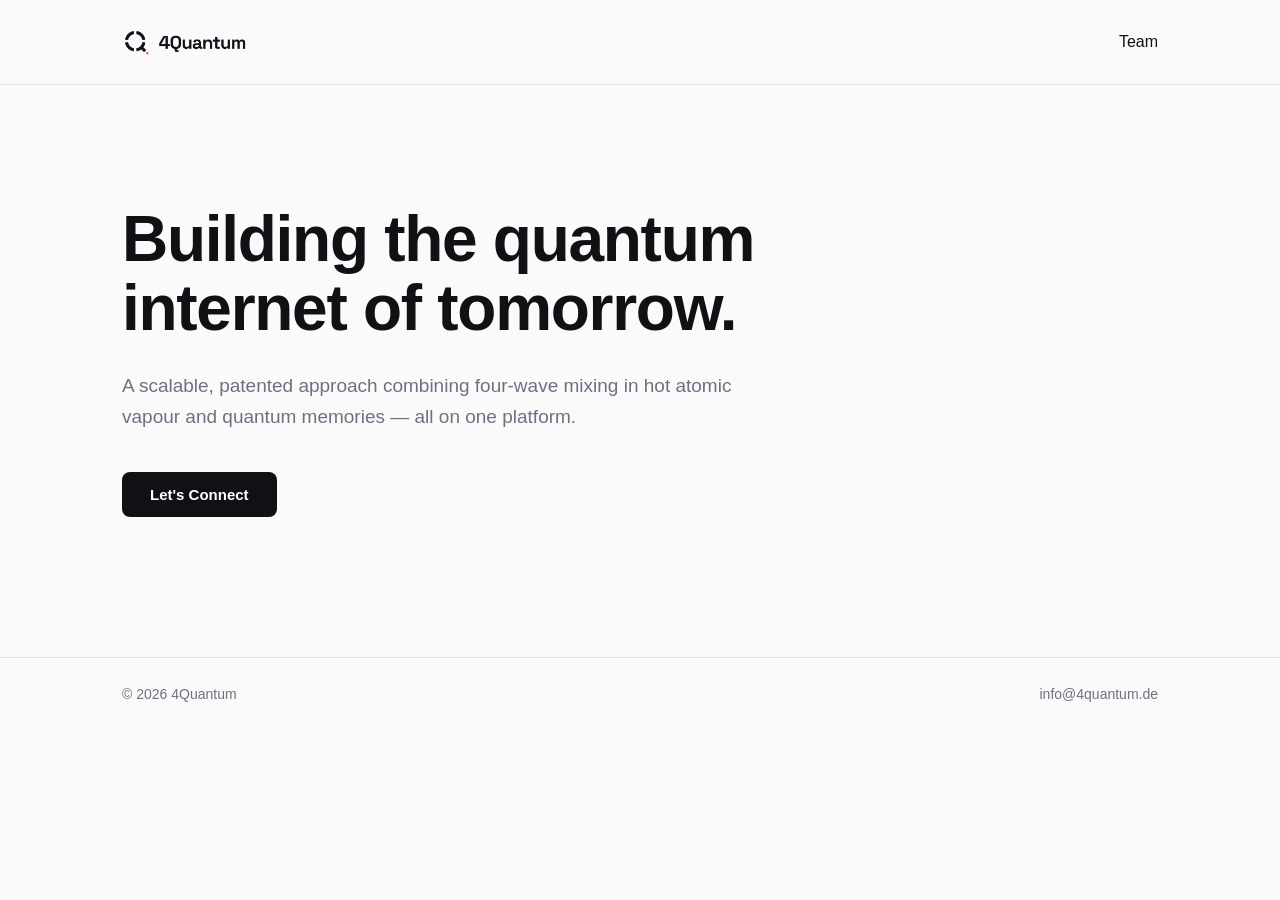
==== index.html @ c9b4a528 "Initial 4Quantum website: homepage and team page" ====
<!doctype html>
<html lang="en">
<head>
  <meta charset="utf-8">
  <title>4Quantum</title>
  <meta name="description" content="4Quantum — a scalable, patented approach combining four-wave mixing in hot atomic vapour and quantum memories, all on one platform.">
  <meta name="viewport" content="width=device-width, initial-scale=1">
  <link rel="icon" type="image/png" href="assets/favicon.png">
  <link rel="stylesheet" href="style.css">
</head>
<body>
  <header>
    <div class="wrap">
      <a class="logo" href="index.html">
        <img src="assets/logo.png" alt="4Quantum">
      </a>
      <nav>
        <a href="team.html">Team</a>
      </nav>
    </div>
  </header>

  <main>
    <section class="hero">
      <div class="wrap">
        <h1>Building the quantum internet of tomorrow.</h1>
        <p>A scalable, patented approach combining four-wave mixing in hot atomic vapour and quantum memories — all on one platform.</p>
        <a class="btn" href="mailto:info@4quantum.de">Let's Connect</a>
      </div>
    </section>
  </main>

  <footer>
    <div class="wrap">
      <p>&copy; 2026 4Quantum</p>
      <a href="mailto:info@4quantum.de">info@4quantum.de</a>
    </div>
  </footer>
</body>
</html>
---- style.css ----
:root {
  --bg: #fafafa;
  --text: #0f1115;
  --muted: #6b7280;
  --accent: #f0532d;
  --border: #e5e5e5;
  --max-width: 1100px;
}

* {
  box-sizing: border-box;
}

html, body {
  margin: 0;
  padding: 0;
}

body {
  background: var(--bg);
  color: var(--text);
  font-family: -apple-system, BlinkMacSystemFont, "Segoe UI", Roboto, Helvetica, Arial, sans-serif;
  -webkit-font-smoothing: antialiased;
}

a {
  color: inherit;
}

.wrap {
  max-width: var(--max-width);
  margin: 0 auto;
  padding: 0 32px;
}

/* Header */

header {
  border-bottom: 1px solid var(--border);
}

header .wrap {
  display: flex;
  align-items: center;
  justify-content: space-between;
  height: 84px;
}

.logo img {
  height: 28px;
  display: block;
}

nav a {
  text-decoration: none;
  font-size: 16px;
  color: var(--text);
}

nav a:hover {
  color: var(--accent);
}

/* Hero */

.hero {
  padding: 120px 0 140px;
}

.hero h1 {
  font-size: 64px;
  line-height: 1.08;
  font-weight: 800;
  margin: 0 0 28px;
  max-width: 780px;
  letter-spacing: -0.02em;
}

.hero p {
  font-size: 19px;
  line-height: 1.6;
  color: var(--muted);
  max-width: 620px;
  margin: 0 0 40px;
}

.btn {
  display: inline-block;
  background: var(--text);
  color: #fff;
  text-decoration: none;
  padding: 14px 28px;
  border-radius: 8px;
  font-size: 15px;
  font-weight: 600;
  transition: opacity 0.15s ease;
}

.btn:hover {
  opacity: 0.85;
}

/* Team page */

.team-header {
  padding: 90px 0 20px;
}

.team-header h1 {
  font-size: 44px;
  font-weight: 800;
  margin: 0 0 12px;
  letter-spacing: -0.02em;
}

.team-header p {
  color: var(--muted);
  font-size: 17px;
  margin: 0;
}

.team-grid {
  display: grid;
  grid-template-columns: repeat(4, 1fr);
  gap: 32px;
  padding: 48px 0 120px;
}

.team-card {
  text-align: center;
}

.team-card img {
  width: 100%;
  height: auto;
  display: block;
}

.team-card h3 {
  font-size: 17px;
  font-weight: 700;
  margin: 18px 0 4px;
}

.team-card a.linkedin {
  font-size: 14px;
  color: var(--muted);
  text-decoration: none;
}

.team-card a.linkedin:hover {
  color: var(--accent);
}

/* Footer */

footer {
  border-top: 1px solid var(--border);
  padding: 28px 0;
}

footer .wrap {
  display: flex;
  align-items: center;
  justify-content: space-between;
  flex-wrap: wrap;
  gap: 12px;
}

footer p {
  margin: 0;
  font-size: 14px;
  color: var(--muted);
}

footer a {
  font-size: 14px;
  color: var(--muted);
  text-decoration: none;
}

footer a:hover {
  color: var(--accent);
}

/* Responsive */

@media (max-width: 900px) {
  .hero {
    padding: 72px 0 88px;
  }

  .hero h1 {
    font-size: 42px;
  }

  .hero p {
    font-size: 17px;
  }

  .team-grid {
    grid-template-columns: repeat(2, 1fr);
    gap: 24px;
  }

  .team-header {
    padding: 56px 0 12px;
  }
}

@media (max-width: 480px) {
  .wrap {
    padding: 0 20px;
  }

  header .wrap {
    height: 68px;
  }

  .logo img {
    height: 22px;
  }

  .hero h1 {
    font-size: 34px;
  }
}
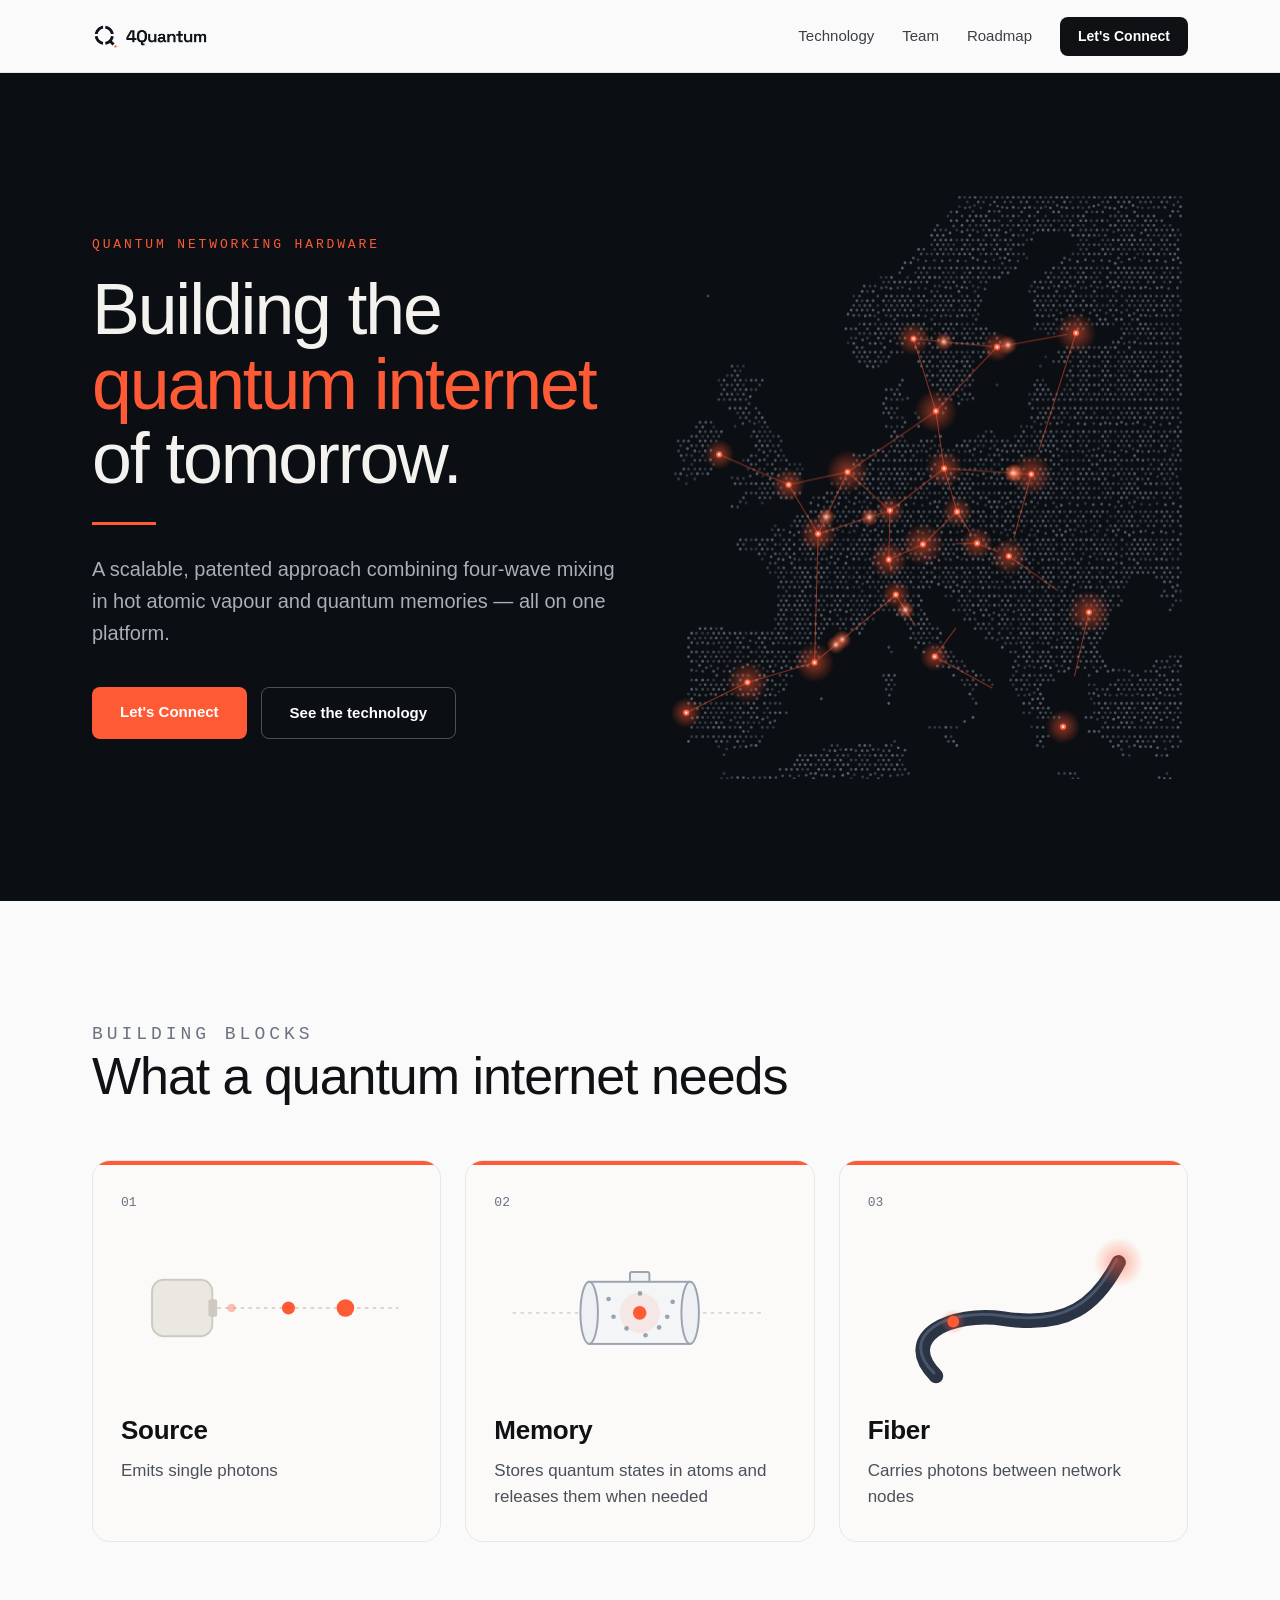
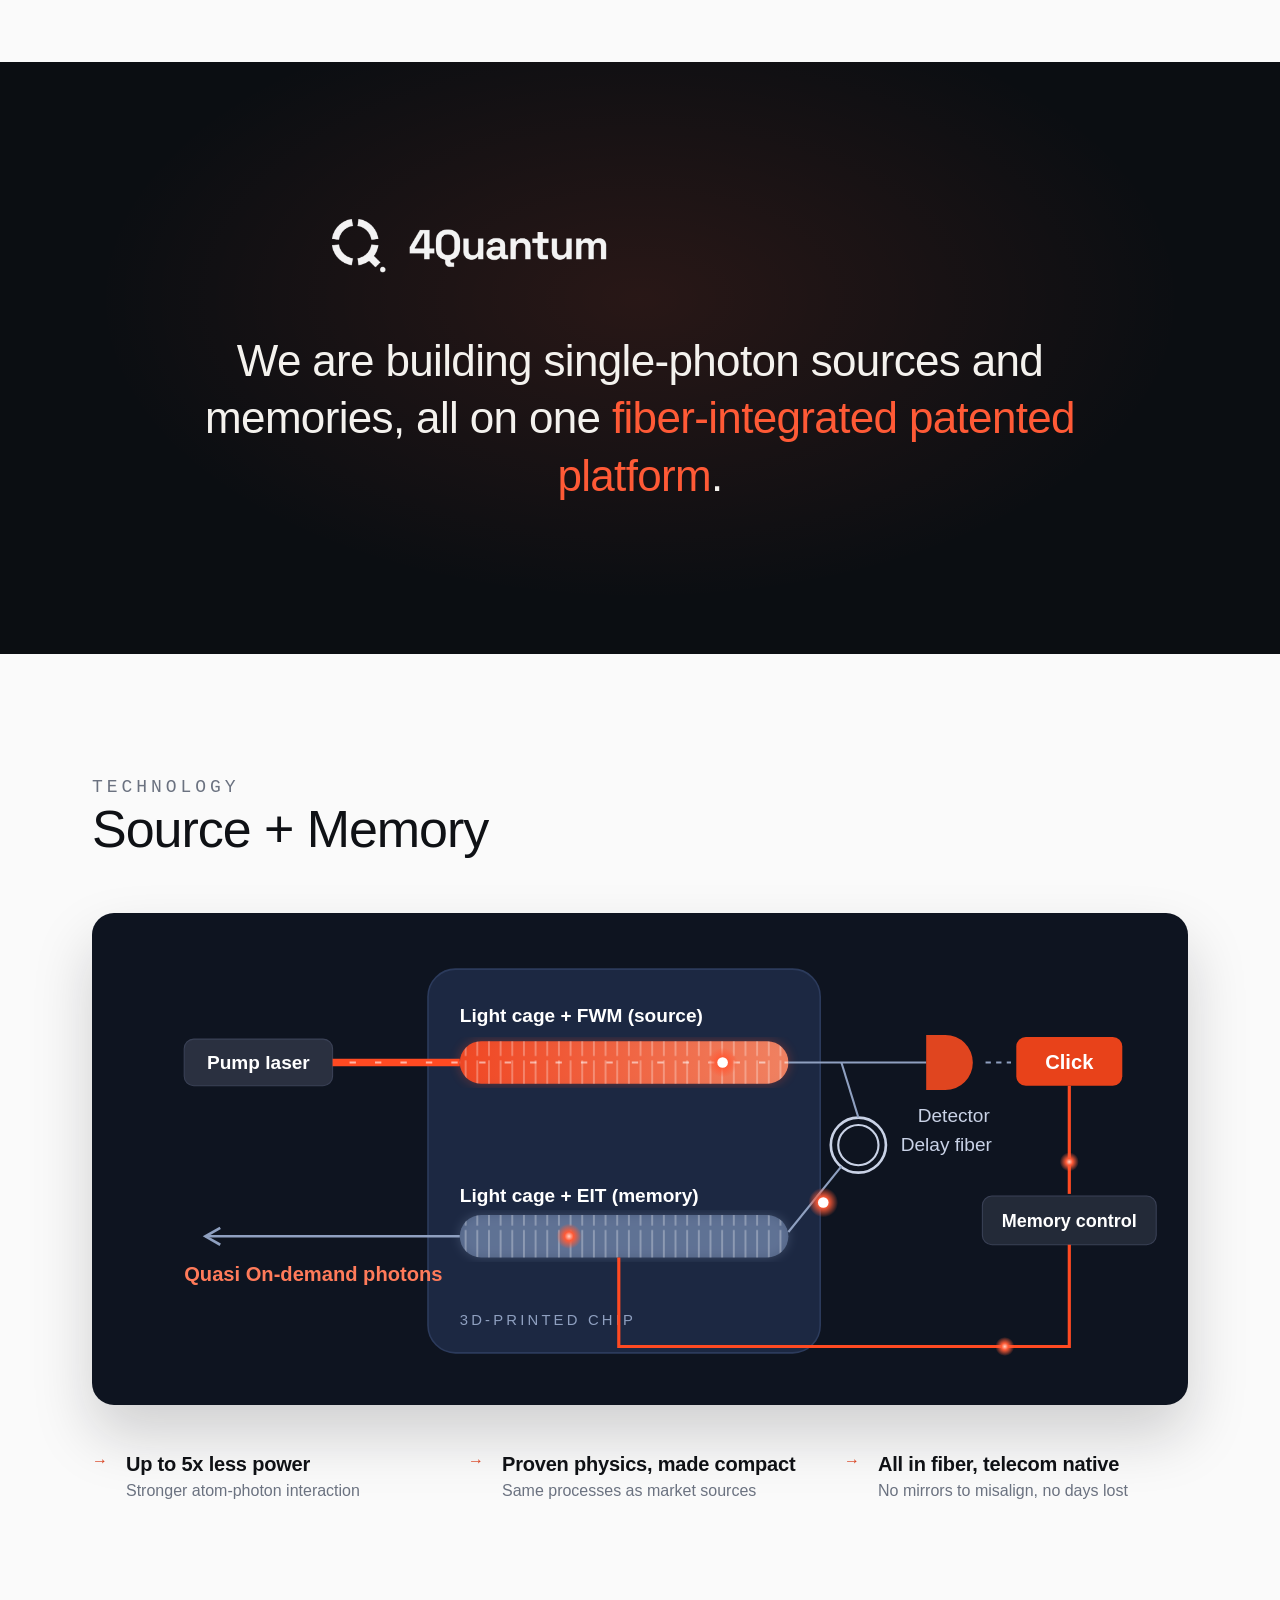
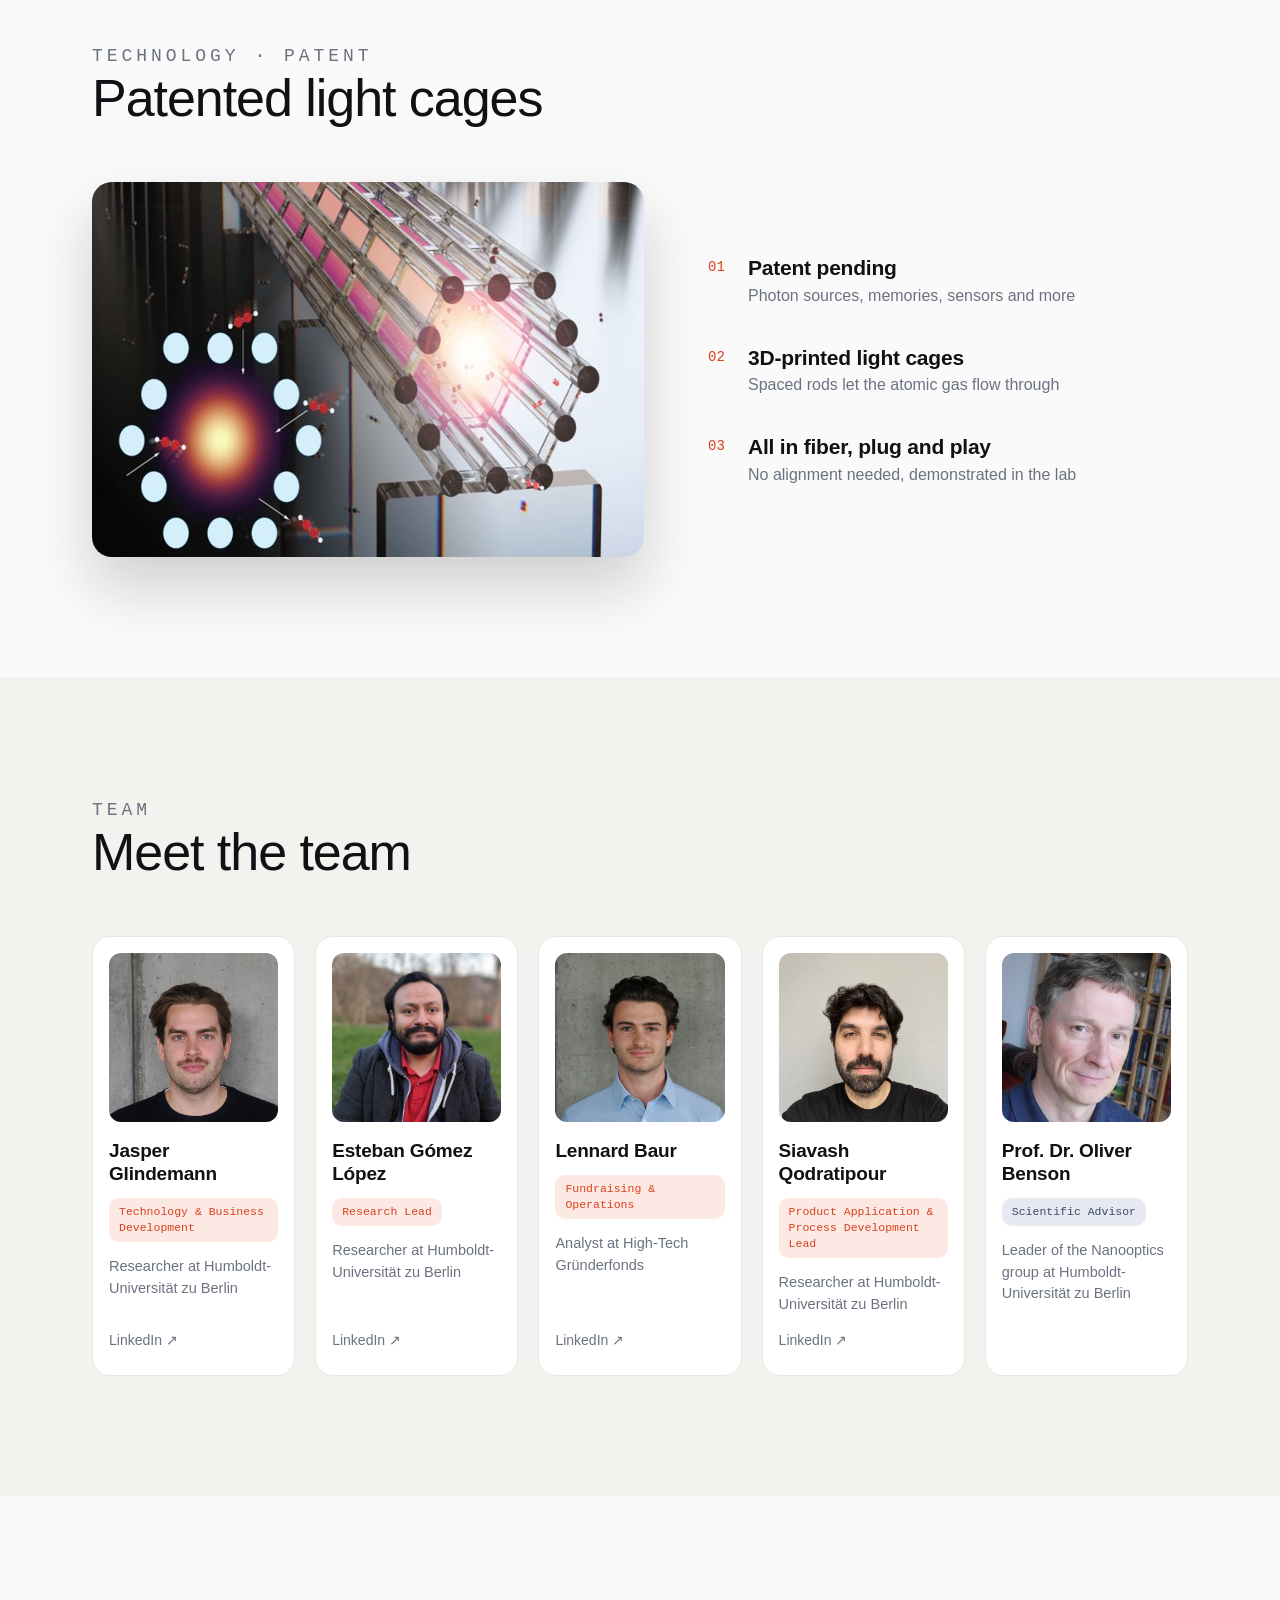
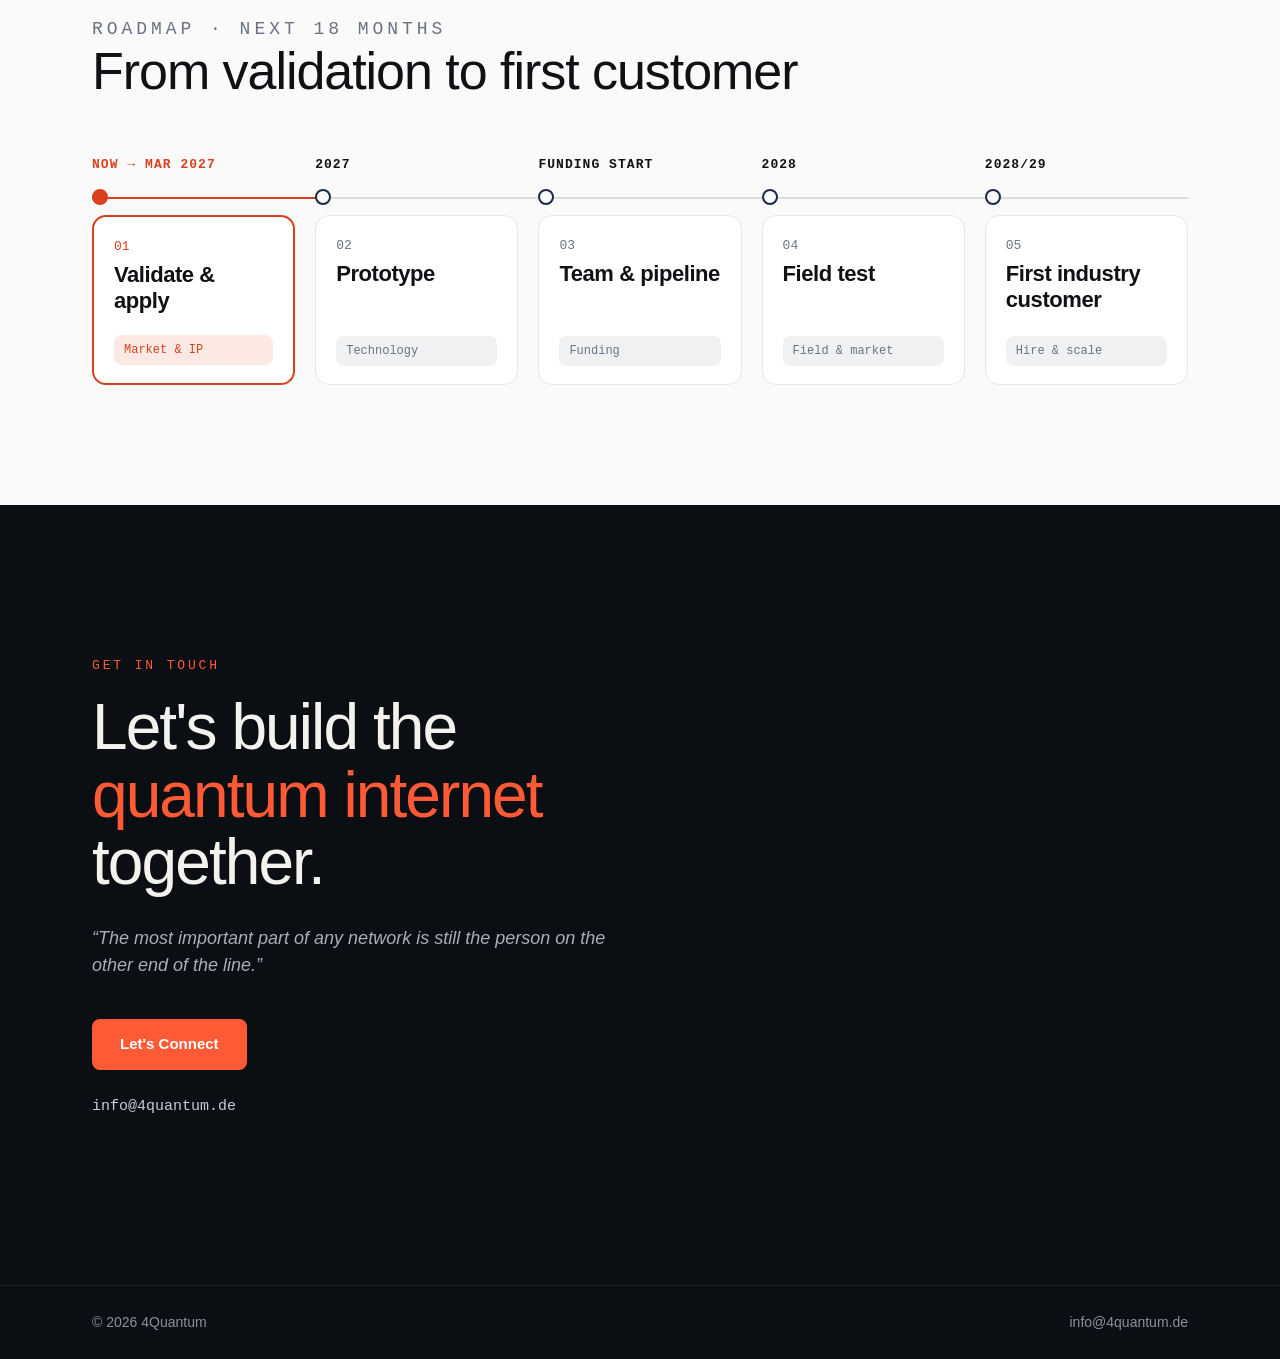
==== commit e9ebda50: "Rebuild site as animated one-pager based on the pitch deck Hero with animated Europe network, buildi" ====
--- a/index.html
+++ b/index.html
@@ -3,38 +3,307 @@
 <head>
   <meta charset="utf-8">
   <title>4Quantum</title>
-  <meta name="description" content="4Quantum — a scalable, patented approach combining four-wave mixing in hot atomic vapour and quantum memories, all on one platform.">
+  <meta name="description" content="4Quantum builds single-photon sources and quantum memories on one fiber-integrated, patent-pending platform — the building blocks of the quantum internet.">
   <meta name="viewport" content="width=device-width, initial-scale=1">
+  <meta name="theme-color" content="#0b0e12">
   <link rel="icon" type="image/png" href="assets/favicon.png">
   <link rel="stylesheet" href="style.css">
 </head>
 <body>
   <header>
     <div class="wrap">
-      <a class="logo" href="index.html">
-        <img src="assets/logo.png" alt="4Quantum">
-      </a>
+      <a class="logo" href="#top" aria-label="4Quantum"><img src="assets/logo.png" alt="4Quantum"></a>
       <nav>
-        <a href="team.html">Team</a>
+        <a href="#technology">Technology</a>
+        <a class="keep" href="#team">Team</a>
+        <a href="#roadmap">Roadmap</a>
+        <a class="pill" href="mailto:info@4quantum.de">Let's Connect</a>
       </nav>
     </div>
   </header>
 
-  <main>
+  <main id="top">
+    <!-- Hero -->
     <section class="hero">
       <div class="wrap">
-        <h1>Building the quantum internet of tomorrow.</h1>
-        <p>A scalable, patented approach combining four-wave mixing in hot atomic vapour and quantum memories — all on one platform.</p>
-        <a class="btn" href="mailto:info@4quantum.de">Let's Connect</a>
+        <div>
+          <p class="label reveal" style="--d:.05s">Quantum networking hardware</p>
+          <h1 class="reveal" style="--d:.15s">Building the <span class="accent">quantum internet</span> of tomorrow.</h1>
+          <hr class="rule reveal" style="--d:.25s">
+          <p class="sub reveal" style="--d:.3s">A scalable, patented approach combining four-wave mixing in hot atomic vapour and quantum memories — all on one platform.</p>
+          <div class="actions reveal" style="--d:.45s">
+            <a class="btn primary" href="mailto:info@4quantum.de">Let's Connect</a>
+            <a class="btn ghost" href="#technology">See the technology</a>
+          </div>
+        </div>
+        <div class="map reveal" style="--d:.2s" aria-hidden="true"><canvas data-map="hero"></canvas></div>
+      </div>
+    </section>
+
+    <!-- Building blocks -->
+    <section class="block" id="blocks">
+      <div class="wrap">
+        <div class="head reveal">
+          <p class="label">Building blocks</p>
+          <h2>What a quantum internet needs</h2>
+        </div>
+        <div class="cards3">
+          <article class="card reveal" style="--d:.05s">
+            <span class="num">01</span>
+            <div class="art" aria-hidden="true">
+              <svg viewBox="0 0 300 190">
+                <line x1="100" y1="95" x2="285" y2="95" stroke="#d9d5cb" stroke-width="2" stroke-dasharray="2 6" stroke-linecap="round"/>
+                <rect x="32" y="66" width="62" height="58" rx="12" fill="#ebe8e1" stroke="#cfcac0" stroke-width="2"/>
+                <rect x="90" y="86" width="9" height="18" rx="2" fill="#cfcac0"/>
+                <g fill="#ff5a36">
+                  <circle cy="95" r="7"><animate attributeName="cx" values="104;280" dur="2.4s" repeatCount="indefinite"/><animate attributeName="opacity" values="0;1;1;0" keyTimes="0;.15;.8;1" dur="2.4s" repeatCount="indefinite"/><animate attributeName="r" values="4;11" dur="2.4s" repeatCount="indefinite"/></circle>
+                  <circle cy="95" r="7"><animate attributeName="cx" values="104;280" dur="2.4s" begin=".8s" repeatCount="indefinite"/><animate attributeName="opacity" values="0;1;1;0" keyTimes="0;.15;.8;1" dur="2.4s" begin=".8s" repeatCount="indefinite"/><animate attributeName="r" values="4;11" dur="2.4s" begin=".8s" repeatCount="indefinite"/></circle>
+                  <circle cy="95" r="7"><animate attributeName="cx" values="104;280" dur="2.4s" begin="1.6s" repeatCount="indefinite"/><animate attributeName="opacity" values="0;1;1;0" keyTimes="0;.15;.8;1" dur="2.4s" begin="1.6s" repeatCount="indefinite"/><animate attributeName="r" values="4;11" dur="2.4s" begin="1.6s" repeatCount="indefinite"/></circle>
+                </g>
+              </svg>
+            </div>
+            <h3>Source</h3>
+            <p>Emits single photons</p>
+          </article>
+
+          <article class="card reveal" style="--d:.15s">
+            <span class="num">02</span>
+            <div class="art" aria-hidden="true">
+              <svg viewBox="0 0 300 190">
+                <line x1="20" y1="100" x2="92" y2="100" stroke="#d9d5cb" stroke-width="2" stroke-dasharray="2 6" stroke-linecap="round"/>
+                <line x1="208" y1="100" x2="280" y2="100" stroke="#d9d5cb" stroke-width="2" stroke-dasharray="2 6" stroke-linecap="round"/>
+                <rect x="140" y="58" width="20" height="14" rx="2" fill="#f2f3f5" stroke="#9aa3b0" stroke-width="2"/>
+                <rect x="98" y="68" width="104" height="64" fill="#f4f5f7" stroke="#9aa3b0" stroke-width="2"/>
+                <ellipse cx="98" cy="100" rx="9" ry="32" fill="#eef0f3" stroke="#9aa3b0" stroke-width="2"/>
+                <ellipse cx="202" cy="100" rx="9" ry="32" fill="#eef0f3" stroke="#9aa3b0" stroke-width="2"/>
+                <g fill="#9aa3b0">
+                  <circle cx="118" cy="84" r="2.4"><animate attributeName="cy" values="84;92;84" dur="3s" repeatCount="indefinite"/></circle>
+                  <circle cx="132" cy="116" r="2.4"><animate attributeName="cx" values="132;140;132" dur="2.6s" repeatCount="indefinite"/></circle>
+                  <circle cx="150" cy="80" r="2.4"><animate attributeName="cx" values="150;158;150" dur="3.4s" repeatCount="indefinite"/></circle>
+                  <circle cx="170" cy="118" r="2.4"><animate attributeName="cy" values="118;110;118" dur="2.8s" repeatCount="indefinite"/></circle>
+                  <circle cx="184" cy="88" r="2.4"><animate attributeName="cy" values="88;96;88" dur="3.2s" repeatCount="indefinite"/></circle>
+                  <circle cx="124" cy="104" r="2.4"><animate attributeName="cx" values="124;118;124" dur="3.6s" repeatCount="indefinite"/></circle>
+                  <circle cx="176" cy="104" r="2.4"><animate attributeName="cx" values="176;184;176" dur="2.9s" repeatCount="indefinite"/></circle>
+                  <circle cx="156" cy="124" r="2.4"><animate attributeName="cy" values="124;118;124" dur="3.1s" repeatCount="indefinite"/></circle>
+                </g>
+                <circle cx="150" cy="100" r="9" fill="#ff5a36" opacity=".25"><animate attributeName="r" values="9;24;9" dur="2.4s" repeatCount="indefinite"/><animate attributeName="opacity" values=".4;0;.4" dur="2.4s" repeatCount="indefinite"/></circle>
+                <circle cx="150" cy="100" r="7" fill="#ff5a36"/>
+              </svg>
+            </div>
+            <h3>Memory</h3>
+            <p>Stores quantum states in atoms and releases them when needed</p>
+          </article>
+
+          <article class="card reveal" style="--d:.25s">
+            <span class="num">03</span>
+            <div class="art" aria-hidden="true">
+              <svg viewBox="0 0 300 190">
+                <defs><radialGradient id="glow"><stop offset="0" stop-color="#ff5a36" stop-opacity=".55"/><stop offset="1" stop-color="#ff5a36" stop-opacity="0"/></radialGradient></defs>
+                <path id="fiberPath" d="M70,165 C30,125 85,98 140,106 C205,116 235,92 258,48" fill="none" stroke="#2b3445" stroke-width="15" stroke-linecap="round"/>
+                <path d="M70,165 C30,125 85,98 140,106 C205,116 235,92 258,48" fill="none" stroke="#4a566d" stroke-width="3" stroke-linecap="round" transform="translate(-2,-3)"/>
+                <circle cx="258" cy="48" r="26" fill="url(#glow)"><animate attributeName="opacity" values=".4;1;.4" dur="2.4s" repeatCount="indefinite"/></circle>
+                <circle r="6" fill="#ff5a36"><animateMotion dur="2.6s" repeatCount="indefinite" path="M70,165 C30,125 85,98 140,106 C205,116 235,92 258,48"/></circle>
+                <circle r="13" fill="url(#glow)"><animateMotion dur="2.6s" repeatCount="indefinite" path="M70,165 C30,125 85,98 140,106 C205,116 235,92 258,48"/></circle>
+              </svg>
+            </div>
+            <h3>Fiber</h3>
+            <p>Carries photons between network nodes</p>
+          </article>
+        </div>
+      </div>
+    </section>
+
+    <!-- Statement -->
+    <section class="statement" id="statement">
+      <div class="wrap">
+        <img src="assets/logo.png" alt="4Quantum">
+        <p id="stmt">We are building single-photon sources and memories, all on one <span class="hl">fiber-integrated patented platform</span>.</p>
+      </div>
+    </section>
+
+    <!-- Technology -->
+    <section class="block" id="technology">
+      <div class="wrap">
+        <div class="head reveal">
+          <p class="label">Technology</p>
+          <h2>Source + Memory</h2>
+        </div>
+        <div class="diagram reveal" style="--d:.1s">
+          <svg viewBox="0 0 1000 430" role="img" aria-label="Pump laser drives a light cage four-wave-mixing photon source; a detector click triggers the memory control of a second light cage memory that releases photons on demand.">
+            <defs>
+              <pattern id="rings" width="11" height="40" patternUnits="userSpaceOnUse"><line x1="5.5" y1="2" x2="5.5" y2="38" stroke="rgba(255,255,255,.35)" stroke-width="1.5"/></pattern>
+              <linearGradient id="beam" x1="0" x2="1"><stop offset="0" stop-color="#ff4a22"/><stop offset="1" stop-color="#ff8a66"/></linearGradient>
+              <radialGradient id="pg"><stop offset="0" stop-color="#ffd2c4"/><stop offset=".35" stop-color="#ff5a36"/><stop offset="1" stop-color="#ff5a36" stop-opacity="0"/></radialGradient>
+              <filter id="blur"><feGaussianBlur stdDeviation="5"/></filter>
+            </defs>
+
+            <rect x="300" y="36" width="370" height="362" rx="26" fill="#1c2842" stroke="#2c3b5c" stroke-width="1.5"/>
+            <text x="330" y="372" fill="#8fa0c0" font-size="14" letter-spacing="3">3D-PRINTED CHIP</text>
+
+            <text x="330" y="86" fill="#fff" font-size="18" font-weight="600">Light cage + FWM (source)</text>
+            <rect x="330" y="104" width="310" height="40" rx="20" fill="#ff4a22" opacity=".35" filter="url(#blur)"/>
+            <rect x="330" y="104" width="310" height="40" rx="20" fill="url(#beam)" opacity=".9"/>
+            <rect x="330" y="104" width="310" height="40" rx="20" fill="url(#rings)"/>
+
+            <text x="330" y="256" fill="#fff" font-size="18" font-weight="600">Light cage + EIT (memory)</text>
+            <rect x="330" y="268" width="310" height="40" rx="20" fill="#9fb4d6" opacity=".25" filter="url(#blur)"/>
+            <rect x="330" y="268" width="310" height="40" rx="20" fill="#7d93bb" opacity=".55"/>
+            <rect x="330" y="268" width="310" height="40" rx="20" fill="url(#rings)"/>
+
+            <rect x="70" y="102" width="140" height="44" rx="9" fill="#2a3040" stroke="#3a4156"/>
+            <text x="140" y="130" fill="#fff" font-size="18" font-weight="600" text-anchor="middle">Pump laser</text>
+            <line x1="210" y1="124" x2="330" y2="124" stroke="#ff4a22" stroke-width="7"/>
+            <line x1="210" y1="124" x2="330" y2="124" stroke="#fff" stroke-opacity=".6" stroke-width="2" stroke-dasharray="6 18"><animate attributeName="stroke-dashoffset" from="48" to="0" dur="1s" repeatCount="indefinite"/></line>
+            <line x1="330" y1="124" x2="640" y2="124" stroke="#fff" stroke-opacity=".55" stroke-width="2" stroke-dasharray="6 18"><animate attributeName="stroke-dashoffset" from="48" to="0" dur="1.4s" repeatCount="indefinite"/></line>
+
+            <path d="M640,124 L770,124" stroke="#8fa0c0" stroke-width="2" fill="none"/>
+            <path d="M770,98 h18 a26,26 0 0 1 0,52 h-18 z" fill="#e0451f"/>
+            <text x="796" y="180" fill="#c9d2e6" font-size="18" text-anchor="middle">Detector</text>
+            <line x1="826" y1="124" x2="850" y2="124" stroke="#8fa0c0" stroke-width="2" stroke-dasharray="5 5"/>
+            <rect x="855" y="100" width="100" height="46" rx="9" fill="#e8421a"/>
+            <text x="905" y="130" fill="#fff" font-size="19" font-weight="700" text-anchor="middle">Click</text>
+            <line x1="905" y1="146" x2="905" y2="248" stroke="#ff4a22" stroke-width="3"/>
+            <rect x="823" y="250" width="164" height="46" rx="9" fill="#232a38" stroke="#3a4156"/>
+            <text x="905" y="279" fill="#fff" font-size="17" font-weight="600" text-anchor="middle">Memory control</text>
+
+            <circle cx="706" cy="202" r="26" fill="none" stroke="#c9d2e6" stroke-width="2.5"/>
+            <circle cx="706" cy="202" r="19" fill="none" stroke="#c9d2e6" stroke-width="2"/>
+            <text x="746" y="208" fill="#c9d2e6" font-size="18">Delay fiber</text>
+            <path d="M690,124 L706,176" stroke="#8fa0c0" stroke-width="2" fill="none"/>
+            <path d="M640,284 L690,222" stroke="#8fa0c0" stroke-width="2" fill="none"/>
+
+            <path d="M905,296 V392 H480 V308" stroke="#ff4a22" stroke-width="3" fill="none"/>
+            <path d="M330,288 H90" stroke="#8fa0c0" stroke-width="2.5" fill="none"/>
+            <path d="M104,280 L90,288 L104,296" stroke="#8fa0c0" stroke-width="2.5" fill="none"/>
+            <text x="70" y="330" fill="#ff7b5a" font-size="19" font-weight="600">Quasi On-demand photons</text>
+
+            <g>
+              <circle r="14" fill="url(#pg)"><animateMotion dur="3.6s" repeatCount="indefinite" path="M330,124 L640,124 L690,124 L706,176 A26,26 0 1 0 706,228 L640,284"/></circle>
+              <circle r="5" fill="#fff"><animateMotion dur="3.6s" repeatCount="indefinite" path="M330,124 L640,124 L690,124 L706,176 A26,26 0 1 0 706,228 L640,284"/></circle>
+            </g>
+            <g>
+              <circle r="14" fill="url(#pg)"><animateMotion dur="3.6s" begin="1.8s" repeatCount="indefinite" path="M330,124 L640,124 L690,124 L706,176 A26,26 0 1 0 706,228 L640,284"/></circle>
+              <circle r="5" fill="#fff"><animateMotion dur="3.6s" begin="1.8s" repeatCount="indefinite" path="M330,124 L640,124 L690,124 L706,176 A26,26 0 1 0 706,228 L640,284"/></circle>
+            </g>
+            <circle r="9" fill="url(#pg)"><animateMotion dur="3.6s" begin=".8s" repeatCount="indefinite" path="M905,146 V248"/></circle>
+            <circle r="9" fill="url(#pg)"><animateMotion dur="3.6s" begin="2.4s" repeatCount="indefinite" path="M905,296 V392 H480 V308"/></circle>
+            <circle r="12" fill="url(#pg)"><animateMotion dur="3.6s" begin="2.9s" repeatCount="indefinite" path="M480,288 H90"/></circle>
+          </svg>
+        </div>
+        <div class="points3">
+          <div class="point reveal" style="--d:.05s"><span class="arrow">→</span><strong>Up to 5x less power</strong><span class="desc">Stronger atom-photon interaction</span></div>
+          <div class="point reveal" style="--d:.15s"><span class="arrow">→</span><strong>Proven physics, made compact</strong><span class="desc">Same processes as market sources</span></div>
+          <div class="point reveal" style="--d:.25s"><span class="arrow">→</span><strong>All in fiber, telecom native</strong><span class="desc">No mirrors to misalign, no days lost</span></div>
+        </div>
+      </div>
+    </section>
+
+    <!-- Patent -->
+    <section class="block" id="patent" style="padding-top:20px">
+      <div class="wrap">
+        <div class="head reveal">
+          <p class="label">Technology · Patent</p>
+          <h2>Patented light cages</h2>
+        </div>
+        <div class="split">
+          <div class="shot reveal"><img src="assets/lightcage.jpg" alt="Rendering of a 3D-printed light cage: spaced rods surrounding a glowing core while atomic gas flows through." width="666" height="375"></div>
+          <div class="list">
+            <div class="item reveal" style="--d:.1s"><span class="n">01</span><div><strong>Patent pending</strong><span>Photon sources, memories, sensors and more</span></div></div>
+            <div class="item reveal" style="--d:.2s"><span class="n">02</span><div><strong>3D-printed light cages</strong><span>Spaced rods let the atomic gas flow through</span></div></div>
+            <div class="item reveal" style="--d:.3s"><span class="n">03</span><div><strong>All in fiber, plug and play</strong><span>No alignment needed, demonstrated in the lab</span></div></div>
+          </div>
+        </div>
+      </div>
+    </section>
+
+    <!-- Team -->
+    <section class="block team" id="team">
+      <div class="wrap">
+        <div class="head reveal">
+          <p class="label">Team</p>
+          <h2>Meet the team</h2>
+        </div>
+        <div class="team-grid">
+          <article class="person reveal" style="--d:.0s">
+            <div class="ph"><img src="assets/team/jasper.jpg" alt="Jasper Glindemann" loading="lazy"></div>
+            <h3>Jasper Glindemann</h3>
+            <span class="chip">Technology &amp; Business Development</span>
+            <p class="aff">Researcher at Humboldt-Universität zu Berlin</p>
+            <a class="in-link" href="https://www.linkedin.com/in/jasperglindemann/" target="_blank" rel="noopener">LinkedIn ↗</a>
+          </article>
+          <article class="person reveal" style="--d:.08s">
+            <div class="ph"><img src="assets/team/esteban.jpg" alt="Esteban Gómez López" loading="lazy"></div>
+            <h3>Esteban Gómez López</h3>
+            <span class="chip">Research Lead</span>
+            <p class="aff">Researcher at Humboldt-Universität zu Berlin</p>
+            <a class="in-link" href="https://www.linkedin.com/in/gomezlopez-esteban/" target="_blank" rel="noopener">LinkedIn ↗</a>
+          </article>
+          <article class="person reveal" style="--d:.16s">
+            <div class="ph"><img src="assets/team/lennard.jpg" alt="Lennard Baur" loading="lazy"></div>
+            <h3>Lennard Baur</h3>
+            <span class="chip">Fundraising &amp; Operations</span>
+            <p class="aff">Analyst at High-Tech Gründerfonds</p>
+            <a class="in-link" href="https://www.linkedin.com/in/lennard-baur/" target="_blank" rel="noopener">LinkedIn ↗</a>
+          </article>
+          <article class="person reveal" style="--d:.24s">
+            <div class="ph"><img src="assets/team/siavash.jpg" alt="Siavash Qodratipour" loading="lazy"></div>
+            <h3>Siavash Qodratipour</h3>
+            <span class="chip">Product Application &amp; Process Development Lead</span>
+            <p class="aff">Researcher at Humboldt-Universität zu Berlin</p>
+            <a class="in-link" href="https://www.linkedin.com/in/siavash-qodratipour-4bb9501b3/" target="_blank" rel="noopener">LinkedIn ↗</a>
+          </article>
+          <article class="person reveal" style="--d:.32s">
+            <div class="ph"><img src="assets/team/benson.jpg" alt="Prof. Dr. Oliver Benson" loading="lazy"></div>
+            <h3>Prof. Dr. Oliver Benson</h3>
+            <span class="chip adv">Scientific Advisor</span>
+            <p class="aff">Leader of the Nanooptics group at Humboldt-Universität zu Berlin</p>
+          </article>
+        </div>
+      </div>
+    </section>
+
+    <!-- Roadmap -->
+    <section class="block" id="roadmap">
+      <div class="wrap">
+        <div class="head reveal">
+          <p class="label">Roadmap · Next 18 months</p>
+          <h2>From validation to first customer</h2>
+        </div>
+        <div class="road reveal">
+          <div class="steps">
+            <div class="step now"><div class="when">Now → Mar 2027</div><span class="dot"></span><div class="box"><span class="n">01</span><h3>Validate &amp; apply</h3><span class="tag">Market &amp; IP</span></div></div>
+            <div class="step"><div class="when">2027</div><span class="dot"></span><div class="box"><span class="n">02</span><h3>Prototype</h3><span class="tag">Technology</span></div></div>
+            <div class="step"><div class="when">Funding start</div><span class="dot"></span><div class="box"><span class="n">03</span><h3>Team &amp; pipeline</h3><span class="tag">Funding</span></div></div>
+            <div class="step"><div class="when">2028</div><span class="dot"></span><div class="box"><span class="n">04</span><h3>Field test</h3><span class="tag">Field &amp; market</span></div></div>
+            <div class="step"><div class="when">2028/29</div><span class="dot"></span><div class="box"><span class="n">05</span><h3>First industry customer</h3><span class="tag">Hire &amp; scale</span></div></div>
+          </div>
+          <div class="track"><i></i></div>
+        </div>
+      </div>
+    </section>
+
+    <!-- CTA -->
+    <section class="cta" id="contact">
+      <div class="wrap">
+        <div>
+          <p class="label reveal" style="color:var(--accent)">Get in touch</p>
+          <h2 class="reveal" style="--d:.1s">Let's build the <span class="accent">quantum internet</span> together.</h2>
+          <blockquote class="reveal" style="--d:.2s">“The most important part of any network is still the person on the other end of the line.”</blockquote>
+          <a class="btn primary reveal" style="--d:.3s" href="mailto:info@4quantum.de">Let's Connect</a>
+          <p class="mail reveal" style="--d:.35s"><a href="mailto:info@4quantum.de">info@4quantum.de</a></p>
+        </div>
+        <div class="map" aria-hidden="true"><canvas data-map="cta"></canvas></div>
       </div>
     </section>
   </main>
 
   <footer>
     <div class="wrap">
-      <p>&copy; 2026 4Quantum</p>
+      <span>&copy; 2026 4Quantum</span>
       <a href="mailto:info@4quantum.de">info@4quantum.de</a>
     </div>
   </footer>
+
+  <script src="main.js"></script>
 </body>
 </html>
--- a/style.css
+++ b/style.css
@@ -1,227 +1,223 @@
 :root {
   --bg: #fafafa;
-  --text: #0f1115;
+  --ink: #0f1115;
   --muted: #6b7280;
-  --accent: #f0532d;
-  --border: #e5e5e5;
-  --max-width: 1100px;
-}
-
-* {
-  box-sizing: border-box;
-}
-
-html, body {
+  --accent: #ff5a36;
+  --accent-ink: #d9411f;
+  --dark: #0b0e12;
+  --line: #e7e7e7;
+  --card: #fbfaf8;
+  --mono: ui-monospace, "SF Mono", "Cascadia Mono", Consolas, "Liberation Mono", monospace;
+  --max: 1160px;
+}
+
+* { box-sizing: border-box; }
+html { scroll-behavior: smooth; scroll-padding-top: 72px; }
+body {
   margin: 0;
-  padding: 0;
-}
-
-body {
   background: var(--bg);
-  color: var(--text);
+  color: var(--ink);
   font-family: -apple-system, BlinkMacSystemFont, "Segoe UI", Roboto, Helvetica, Arial, sans-serif;
   -webkit-font-smoothing: antialiased;
-}
-
-a {
-  color: inherit;
-}
-
-.wrap {
-  max-width: var(--max-width);
-  margin: 0 auto;
-  padding: 0 32px;
-}
+  line-height: 1.5;
+}
+a { color: inherit; }
+img { max-width: 100%; display: block; }
+.wrap { max-width: var(--max); margin: 0 auto; padding: 0 32px; }
+
+.label {
+  font-family: var(--mono);
+  font-size: 13px;
+  letter-spacing: 0.22em;
+  text-transform: uppercase;
+  color: var(--accent-ink);
+  margin: 0 0 18px;
+}
+h1, h2, h3 { font-weight: 500; letter-spacing: -0.02em; margin: 0; }
+h2 { font-size: clamp(32px, 4.4vw, 52px); line-height: 1.08; margin-bottom: 18px; }
+.accent { color: var(--accent); }
 
 /* Header */
-
 header {
-  border-bottom: 1px solid var(--border);
-}
-
-header .wrap {
-  display: flex;
-  align-items: center;
-  justify-content: space-between;
-  height: 84px;
-}
-
-.logo img {
-  height: 28px;
-  display: block;
-}
-
-nav a {
-  text-decoration: none;
-  font-size: 16px;
-  color: var(--text);
-}
-
-nav a:hover {
-  color: var(--accent);
-}
+  position: sticky; top: 0; z-index: 50;
+  background: rgba(250, 250, 250, 0.82);
+  backdrop-filter: blur(12px);
+  -webkit-backdrop-filter: blur(12px);
+  border-bottom: 1px solid var(--line);
+}
+header .wrap { display: flex; align-items: center; justify-content: space-between; height: 72px; }
+.logo img { height: 26px; }
+nav { display: flex; align-items: center; gap: 28px; }
+nav a { text-decoration: none; font-size: 15px; color: #3a3f47; }
+nav a:hover { color: var(--accent-ink); }
+nav a.pill {
+  white-space: nowrap;
+  background: var(--ink); color: #fff; padding: 9px 18px; border-radius: 8px; font-weight: 600; font-size: 14px;
+}
+nav a.pill:hover { opacity: 0.85; color: #fff; }
+
+/* Buttons */
+.btn {
+  display: inline-block; text-decoration: none; font-size: 15px; font-weight: 600;
+  padding: 14px 28px; border-radius: 8px; transition: transform .15s ease, opacity .15s ease, background .15s ease;
+}
+.btn.primary { background: var(--accent); color: #fff; }
+.btn.primary:hover { transform: translateY(-1px); opacity: .92; }
+.btn.ghost { border: 1px solid rgba(255,255,255,.28); color: #fff; }
+.btn.ghost:hover { background: rgba(255,255,255,.08); }
 
 /* Hero */
-
-.hero {
-  padding: 120px 0 140px;
-}
-
-.hero h1 {
-  font-size: 64px;
-  line-height: 1.08;
-  font-weight: 800;
-  margin: 0 0 28px;
-  max-width: 780px;
-  letter-spacing: -0.02em;
-}
-
-.hero p {
-  font-size: 19px;
-  line-height: 1.6;
-  color: var(--muted);
-  max-width: 620px;
-  margin: 0 0 40px;
-}
-
-.btn {
-  display: inline-block;
-  background: var(--text);
-  color: #fff;
-  text-decoration: none;
-  padding: 14px 28px;
-  border-radius: 8px;
-  font-size: 15px;
-  font-weight: 600;
-  transition: opacity 0.15s ease;
-}
-
-.btn:hover {
-  opacity: 0.85;
-}
-
-/* Team page */
-
-.team-header {
-  padding: 90px 0 20px;
-}
-
-.team-header h1 {
-  font-size: 44px;
-  font-weight: 800;
-  margin: 0 0 12px;
-  letter-spacing: -0.02em;
-}
-
-.team-header p {
-  color: var(--muted);
-  font-size: 17px;
-  margin: 0;
-}
-
-.team-grid {
-  display: grid;
-  grid-template-columns: repeat(4, 1fr);
-  gap: 32px;
-  padding: 48px 0 120px;
-}
-
-.team-card {
-  text-align: center;
-}
-
-.team-card img {
-  width: 100%;
-  height: auto;
-  display: block;
-}
-
-.team-card h3 {
-  font-size: 17px;
-  font-weight: 700;
-  margin: 18px 0 4px;
-}
-
-.team-card a.linkedin {
-  font-size: 14px;
-  color: var(--muted);
-  text-decoration: none;
-}
-
-.team-card a.linkedin:hover {
-  color: var(--accent);
-}
-
-/* Footer */
-
-footer {
-  border-top: 1px solid var(--border);
-  padding: 28px 0;
-}
-
-footer .wrap {
-  display: flex;
-  align-items: center;
-  justify-content: space-between;
-  flex-wrap: wrap;
-  gap: 12px;
-}
-
-footer p {
-  margin: 0;
-  font-size: 14px;
-  color: var(--muted);
-}
-
-footer a {
-  font-size: 14px;
-  color: var(--muted);
-  text-decoration: none;
-}
-
-footer a:hover {
-  color: var(--accent);
-}
+.hero { background: var(--dark); color: #f4f2ee; overflow: hidden; position: relative; }
+.hero .wrap {
+  display: grid; grid-template-columns: 1.05fr 1fr; align-items: center; gap: 24px;
+  min-height: calc(100vh - 72px); min-height: calc(100svh - 72px); max-height: 860px;
+}
+.hero .label { color: var(--accent); }
+.hero h1 { font-size: clamp(40px, 5.6vw, 76px); line-height: 1.04; letter-spacing: -0.03em; font-weight: 500; margin-bottom: 26px; }
+.hero p.sub { font-size: clamp(17px, 1.6vw, 20px); color: #a9afb8; max-width: 540px; margin: 0 0 38px; line-height: 1.6; }
+.hero .actions { display: flex; gap: 14px; flex-wrap: wrap; }
+.rule { width: 64px; height: 3px; background: var(--accent); border: 0; margin: 0 0 28px; }
+.map { position: relative; width: 100%; aspect-ratio: 1836 / 2048; max-height: 760px; justify-self: end; }
+.map canvas { position: absolute; inset: 0; width: 100%; height: 100%; }
+
+/* Reveal */
+.reveal { opacity: 0; transform: translateY(26px); transition: opacity .8s cubic-bezier(.2,.7,.2,1), transform .8s cubic-bezier(.2,.7,.2,1); transition-delay: var(--d, 0s); }
+.reveal.in { opacity: 1; transform: none; }
+.hero .reveal { opacity: 0; animation: heroIn .9s cubic-bezier(.2,.7,.2,1) forwards; animation-delay: var(--d, 0s); transition: none; transform: translateY(26px); }
+@keyframes heroIn { to { opacity: 1; transform: none; } }
+
+section.block { padding: 120px 0; }
+.head { max-width: 760px; margin-bottom: 56px; }
+.head p { color: var(--muted); font-size: 18px; margin: 0; }
+
+/* Building blocks */
+.cards3 { display: grid; grid-template-columns: repeat(3, 1fr); gap: 24px; }
+.card {
+  position: relative; background: var(--card); border: 1px solid var(--line); border-radius: 18px;
+  padding: 28px 28px 32px; overflow: hidden; transition: transform .3s ease, box-shadow .3s ease;
+}
+.card::before { content: ""; position: absolute; left: 0; right: 0; top: 0; height: 4px; background: var(--accent); transform-origin: left; transform: scaleX(0); transition: transform 1s cubic-bezier(.2,.7,.2,1) .2s; }
+.card.in::before { transform: scaleX(1); }
+.card:hover { transform: translateY(-4px); box-shadow: 0 18px 40px rgba(15,17,21,.08); }
+.card .num { font-family: var(--mono); font-size: 13px; color: var(--muted); }
+.card .art { height: 190px; display: flex; align-items: center; justify-content: center; }
+.card .art svg { width: 100%; height: 100%; overflow: visible; }
+.card h3 { font-size: 26px; font-weight: 700; margin: 8px 0 8px; letter-spacing: -0.01em; }
+.card p { margin: 0; color: #4b5059; font-size: 17px; }
+
+/* Statement */
+.statement { background: var(--dark); color: #f4f2ee; padding: 150px 0; text-align: center; position: relative; overflow: hidden; }
+.statement::before { content: ""; position: absolute; inset: 0; background: radial-gradient(ellipse at 50% 40%, rgba(255,90,54,.12), transparent 60%); }
+.statement .wrap { position: relative; }
+.statement img { height: 64px; width: auto; margin: 0 auto 56px; filter: brightness(0) invert(1); opacity: .95; }
+.statement p { font-size: clamp(26px, 3.6vw, 44px); line-height: 1.3; font-weight: 400; max-width: 980px; margin: 0 auto; letter-spacing: -0.015em; }
+.statement .w { opacity: .14; transition: opacity .6s ease; transition-delay: calc(var(--i) * 45ms); display: inline-block; }
+.statement.in .w { opacity: 1; }
+.statement .w.hl { color: var(--accent); }
+
+/* Tech diagram */
+.diagram { background: #0e1420; border-radius: 22px; padding: 18px; box-shadow: 0 30px 60px rgba(15,17,21,.18); }
+.diagram svg { width: 100%; height: auto; display: block; }
+.diagram text { font-family: -apple-system, "Segoe UI", Roboto, Helvetica, Arial, sans-serif; }
+.points3 { display: grid; grid-template-columns: repeat(3, 1fr); gap: 32px; margin-top: 44px; }
+.point { display: grid; grid-template-columns: 22px 1fr; column-gap: 12px; }
+.point .arrow { color: var(--accent-ink); font-weight: 700; }
+.point strong { font-size: 20px; font-weight: 600; letter-spacing: -0.01em; }
+.point .desc { grid-column: 2; color: var(--muted); font-size: 16px; }
+
+/* Patent */
+.split { display: grid; grid-template-columns: 1.15fr 1fr; gap: 64px; align-items: center; }
+.shot { border-radius: 20px; overflow: hidden; box-shadow: 0 30px 60px rgba(15,17,21,.18); }
+.shot img { width: 100%; transform: scale(1.08); transition: transform 1.6s cubic-bezier(.2,.7,.2,1); }
+.shot.in img { transform: scale(1); }
+.list { display: grid; gap: 34px; }
+.item { display: grid; grid-template-columns: 40px 1fr; }
+.item .n { font-family: var(--mono); color: var(--accent-ink); font-size: 14px; padding-top: 5px; }
+.item strong { font-size: 21px; font-weight: 600; letter-spacing: -0.01em; display: block; }
+.item span { color: var(--muted); font-size: 16px; }
+
+/* Team */
+.team { background: #f3f2ef; }
+.team-grid { display: grid; grid-template-columns: repeat(5, 1fr); gap: 20px; }
+.person { background: #fff; border: 1px solid var(--line); border-radius: 18px; padding: 16px 16px 24px; transition: transform .3s ease, box-shadow .3s ease; display: flex; flex-direction: column; }
+.person:hover { transform: translateY(-4px); box-shadow: 0 18px 40px rgba(15,17,21,.09); }
+.person .ph { aspect-ratio: 1 / 1; border-radius: 12px; overflow: hidden; background: #e9e8e5; margin-bottom: 18px; }
+.person .ph img { width: 100%; height: 100%; object-fit: cover; transition: transform .8s ease; }
+.person:hover .ph img { transform: scale(1.05); }
+.person h3 { font-size: 19px; font-weight: 700; letter-spacing: -0.01em; line-height: 1.2; margin-bottom: 12px; }
+.chip { display: inline-block; align-self: flex-start; font-family: var(--mono); font-size: 11.5px; line-height: 1.4; color: var(--accent-ink); background: #fde9e3; padding: 6px 10px; border-radius: 10px; margin-bottom: 14px; }
+.chip.adv { color: #3b4a6b; background: #e6e9f0; }
+.person .aff { color: var(--muted); font-size: 14.5px; margin: 0 0 14px; }
+.person a.in-link { margin-top: auto; font-size: 14px; color: var(--muted); text-decoration: none; }
+.person a.in-link:hover { color: var(--accent-ink); }
+
+/* Roadmap */
+.road { position: relative; }
+.track { position: absolute; left: 0; right: 0; top: 42px; height: 2px; background: #dcdcdc; z-index: 0; }
+.track i { position: absolute; left: 0; top: 0; height: 2px; width: 0; background: var(--accent-ink); transition: width 1.6s cubic-bezier(.4,.1,.2,1) .3s; }
+.road.in .track i { width: 21%; }
+.steps { display: grid; grid-template-columns: repeat(5, 1fr); gap: 20px; }
+.step { position: relative; padding-top: 0; }
+.step .when { font-family: var(--mono); font-size: 13px; font-weight: 700; letter-spacing: .08em; text-transform: uppercase; height: 22px; }
+.step .dot { z-index: 1; position: absolute; left: 0; top: 34px; width: 16px; height: 16px; border-radius: 50%; border: 2px solid #1d2a44; background: var(--bg); }
+.step.now .when { color: var(--accent-ink); }
+.step.now .dot { background: var(--accent-ink); border-color: var(--accent-ink); box-shadow: 0 0 0 0 rgba(217,65,31,.5); animation: pulse 2s infinite; }
+@keyframes pulse { 70% { box-shadow: 0 0 0 12px rgba(217,65,31,0); } 100% { box-shadow: 0 0 0 0 rgba(217,65,31,0); } }
+.step .box { margin-top: 38px; border: 1px solid var(--line); border-radius: 14px; padding: 20px 20px 18px; background: #fff; min-height: 170px; display: flex; flex-direction: column; transition: transform .3s ease; }
+.step .box:hover { transform: translateY(-4px); }
+.step.now .box { border: 2px solid var(--accent-ink); }
+.step .box .n { font-family: var(--mono); font-size: 13px; color: var(--muted); }
+.step.now .box .n { color: var(--accent-ink); }
+.step .box h3 { font-size: 22px; font-weight: 700; line-height: 1.15; margin: 6px 0 16px; }
+.step .tag { margin-top: auto; font-family: var(--mono); font-size: 12px; color: var(--muted); background: #f0f1f3; padding: 6px 10px; border-radius: 8px; align-self: stretch; }
+.step.now .tag { background: #fde9e3; color: var(--accent-ink); }
+
+/* CTA */
+.cta { background: var(--dark); color: #f4f2ee; position: relative; overflow: hidden; }
+.cta .wrap { display: grid; grid-template-columns: 1.1fr 1fr; align-items: center; gap: 24px; padding-top: 110px; padding-bottom: 110px; }
+.cta h2 { font-size: clamp(36px, 5vw, 64px); line-height: 1.06; margin-bottom: 28px; letter-spacing: -0.03em; }
+.cta blockquote { margin: 0 0 40px; color: #a9afb8; font-style: italic; font-size: 18px; max-width: 520px; }
+.cta .mail { font-family: var(--mono); color: #c9ced6; font-size: 15px; margin-top: 26px; }
+.cta .mail a { text-decoration: none; }
+.cta .map { max-height: 560px; }
+
+footer { background: var(--dark); color: #8b919a; border-top: 1px solid rgba(255,255,255,.08); padding: 26px 0; font-size: 14px; }
+footer .wrap { display: flex; justify-content: space-between; flex-wrap: wrap; gap: 12px; }
+footer a { text-decoration: none; }
+footer a:hover { color: #fff; }
 
 /* Responsive */
-
-@media (max-width: 900px) {
-  .hero {
-    padding: 72px 0 88px;
-  }
-
-  .hero h1 {
-    font-size: 42px;
-  }
-
-  .hero p {
-    font-size: 17px;
-  }
-
-  .team-grid {
-    grid-template-columns: repeat(2, 1fr);
-    gap: 24px;
-  }
-
-  .team-header {
-    padding: 56px 0 12px;
-  }
-}
-
-@media (max-width: 480px) {
-  .wrap {
-    padding: 0 20px;
-  }
-
-  header .wrap {
-    height: 68px;
-  }
-
-  .logo img {
-    height: 22px;
-  }
-
-  .hero h1 {
-    font-size: 34px;
-  }
-}
+@media (max-width: 1000px) {
+  .team-grid { grid-template-columns: repeat(3, 1fr); }
+  .steps { grid-template-columns: repeat(3, 1fr); row-gap: 40px; }
+  .track { display: none; }
+  .step .dot { display: none; }
+  .step .box { margin-top: 12px; }
+}
+@media (max-width: 860px) {
+  section.block { padding: 84px 0; }
+  .hero .wrap, .cta .wrap { grid-template-columns: 1fr; max-height: none; min-height: 0; padding-top: 56px; padding-bottom: 20px; }
+  .cta .wrap { padding-bottom: 56px; }
+  .map { max-width: 440px; justify-self: center; }
+  .cards3, .points3, .split { grid-template-columns: 1fr; }
+  .split { gap: 36px; }
+  nav a:not(.pill) { display: none; }
+  nav a.keep { display: inline; }
+}
+@media (max-width: 560px) {
+  .wrap { padding: 0 20px; }
+  .team-grid, .steps { grid-template-columns: repeat(2, 1fr); gap: 14px; }
+  .person h3 { font-size: 17px; }
+  .logo img { height: 22px; }
+  .statement { padding: 100px 0; }
+}
+
+@media (prefers-reduced-motion: reduce) {
+  html { scroll-behavior: auto; }
+  .reveal, .hero .reveal { opacity: 1; transform: none; animation: none; transition: none; }
+  .statement .w { opacity: 1; transition: none; }
+  .card::before { transform: none; transition: none; }
+  .shot img { transform: none; transition: none; }
+  .road .track i { width: 21%; transition: none; }
+  .step.now .dot { animation: none; }
+}
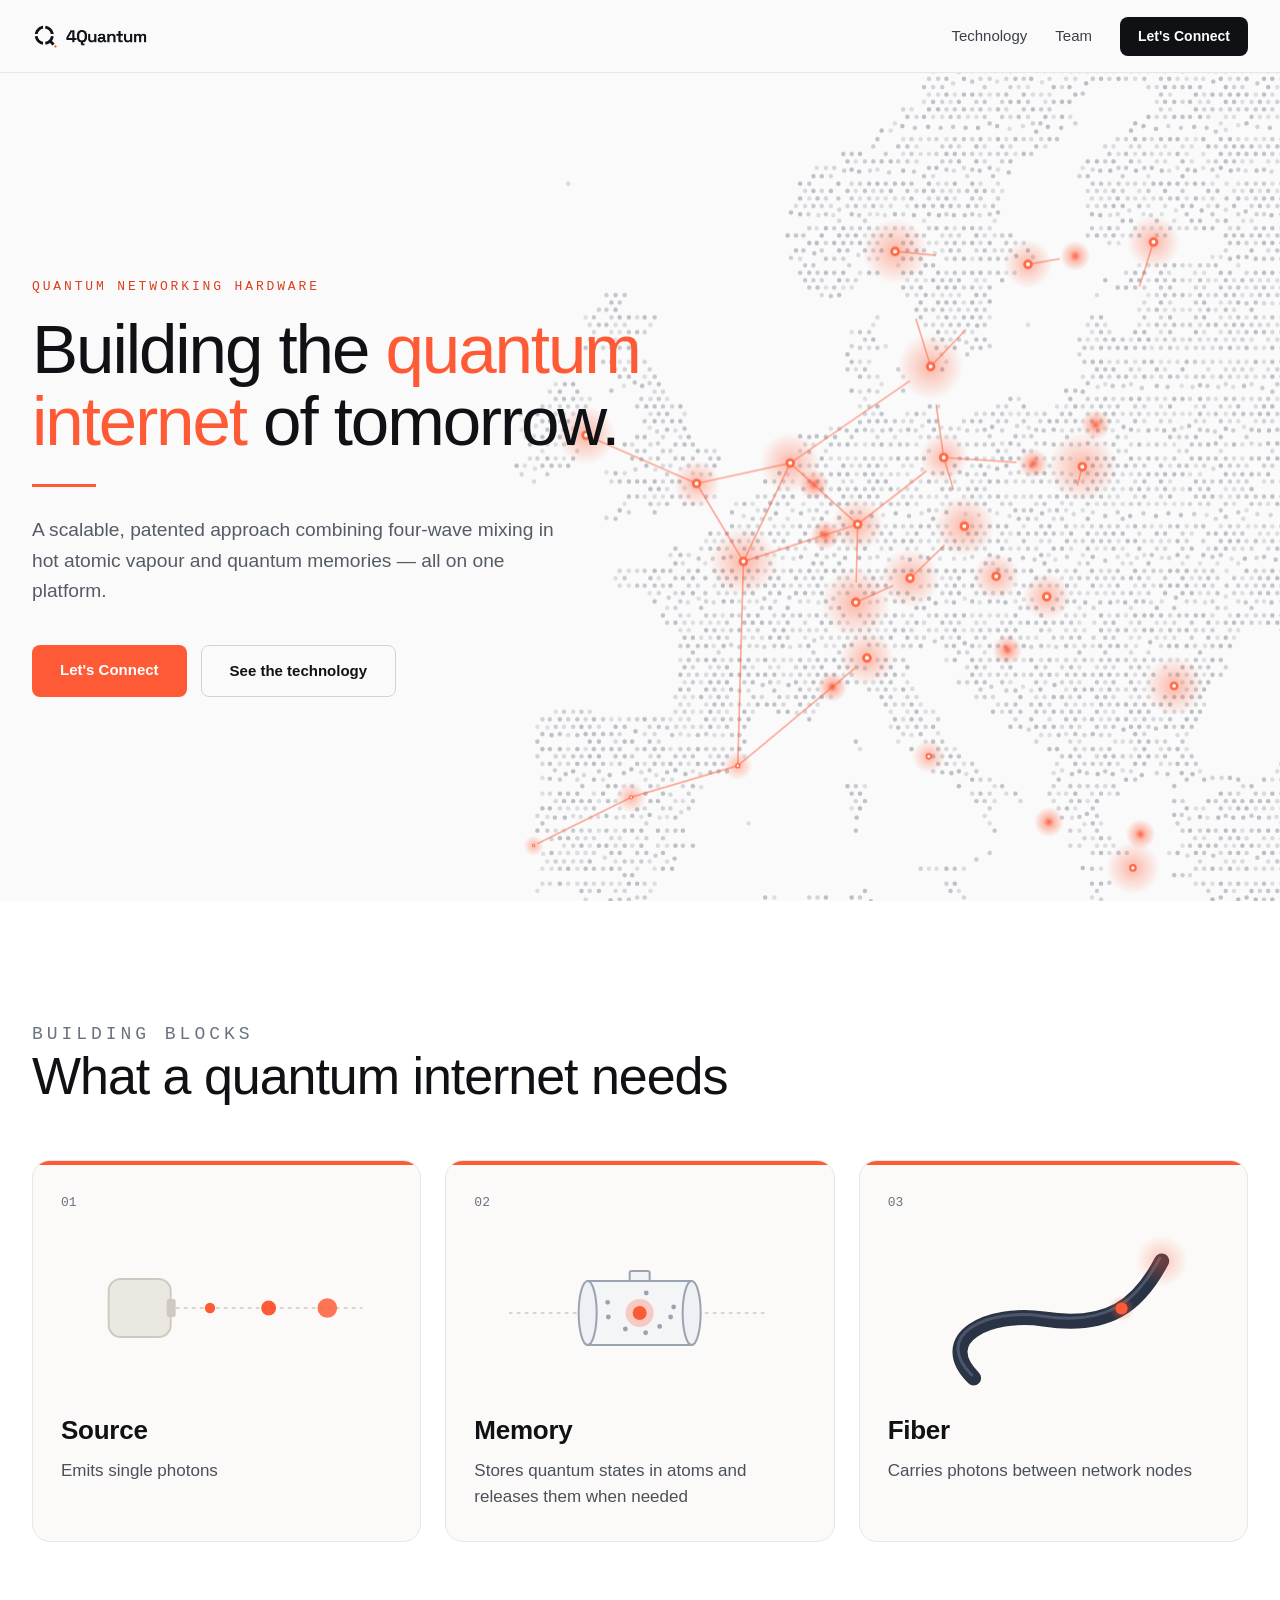
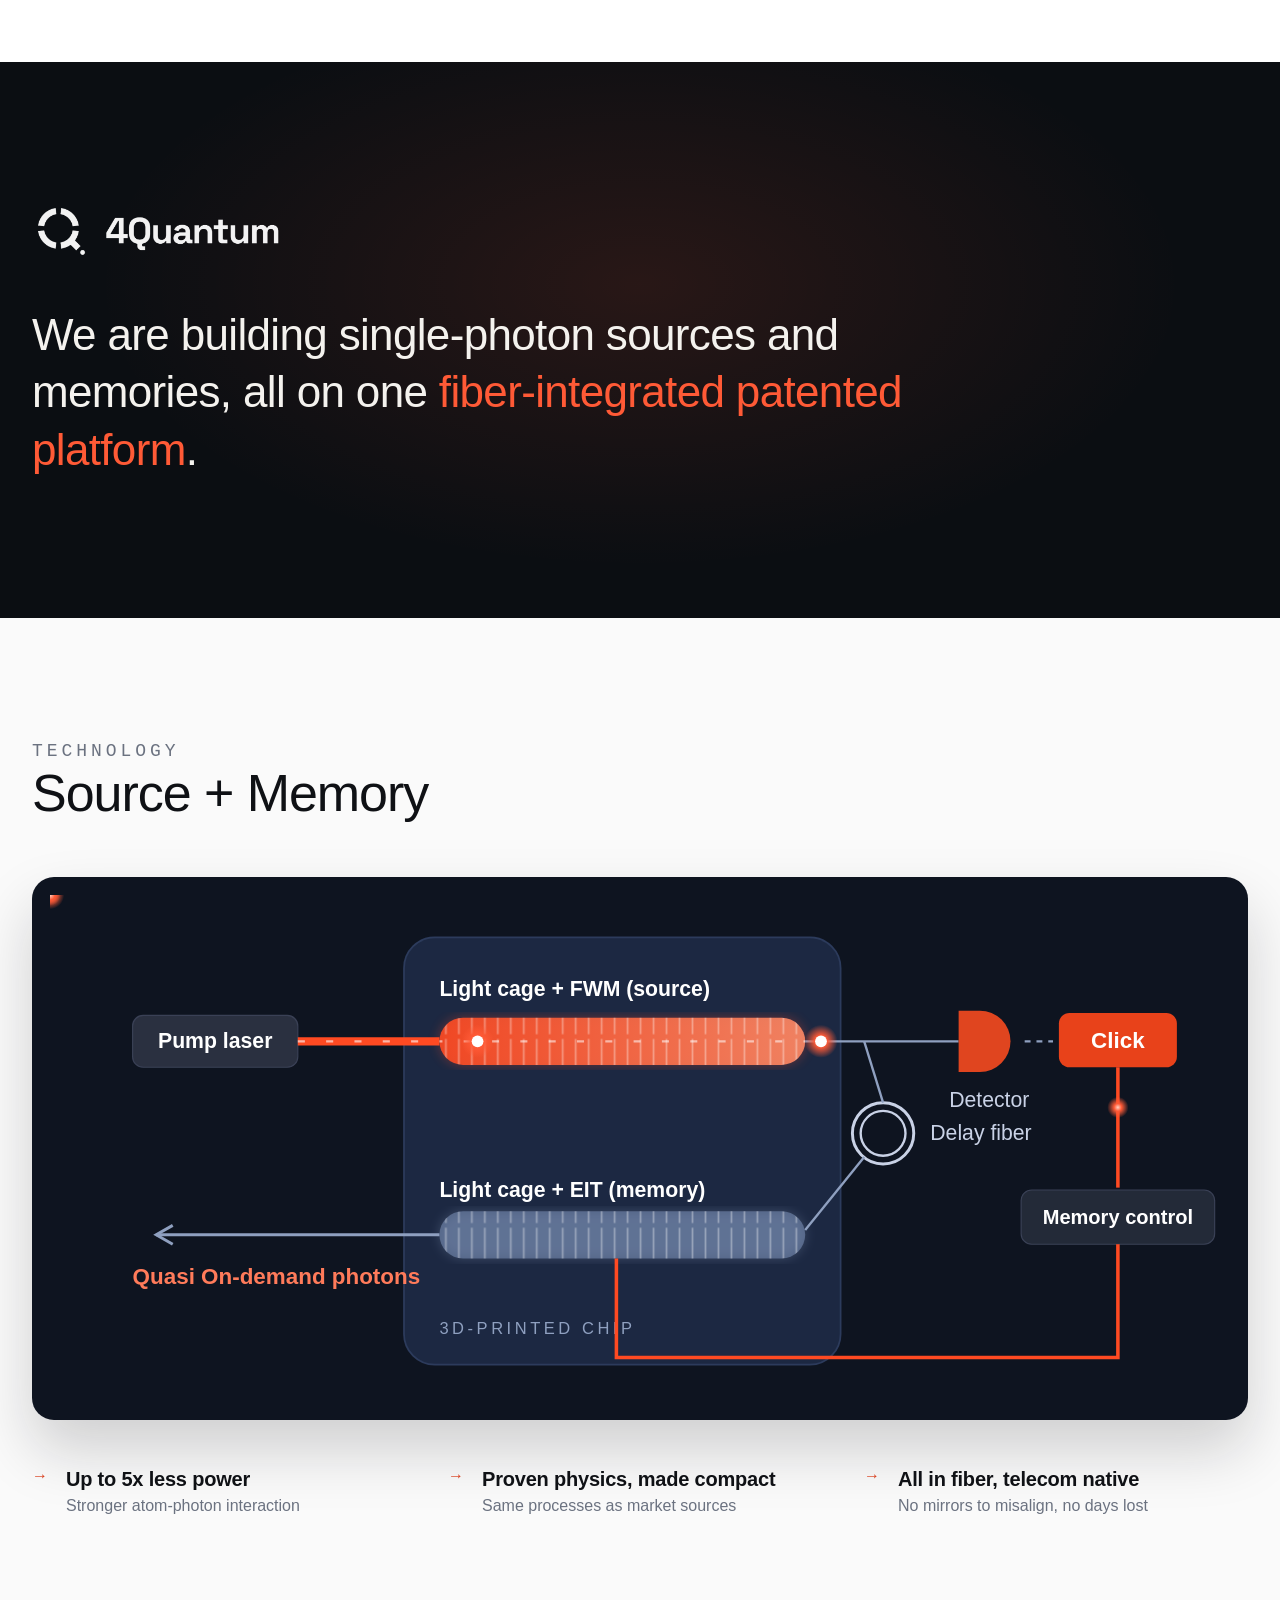
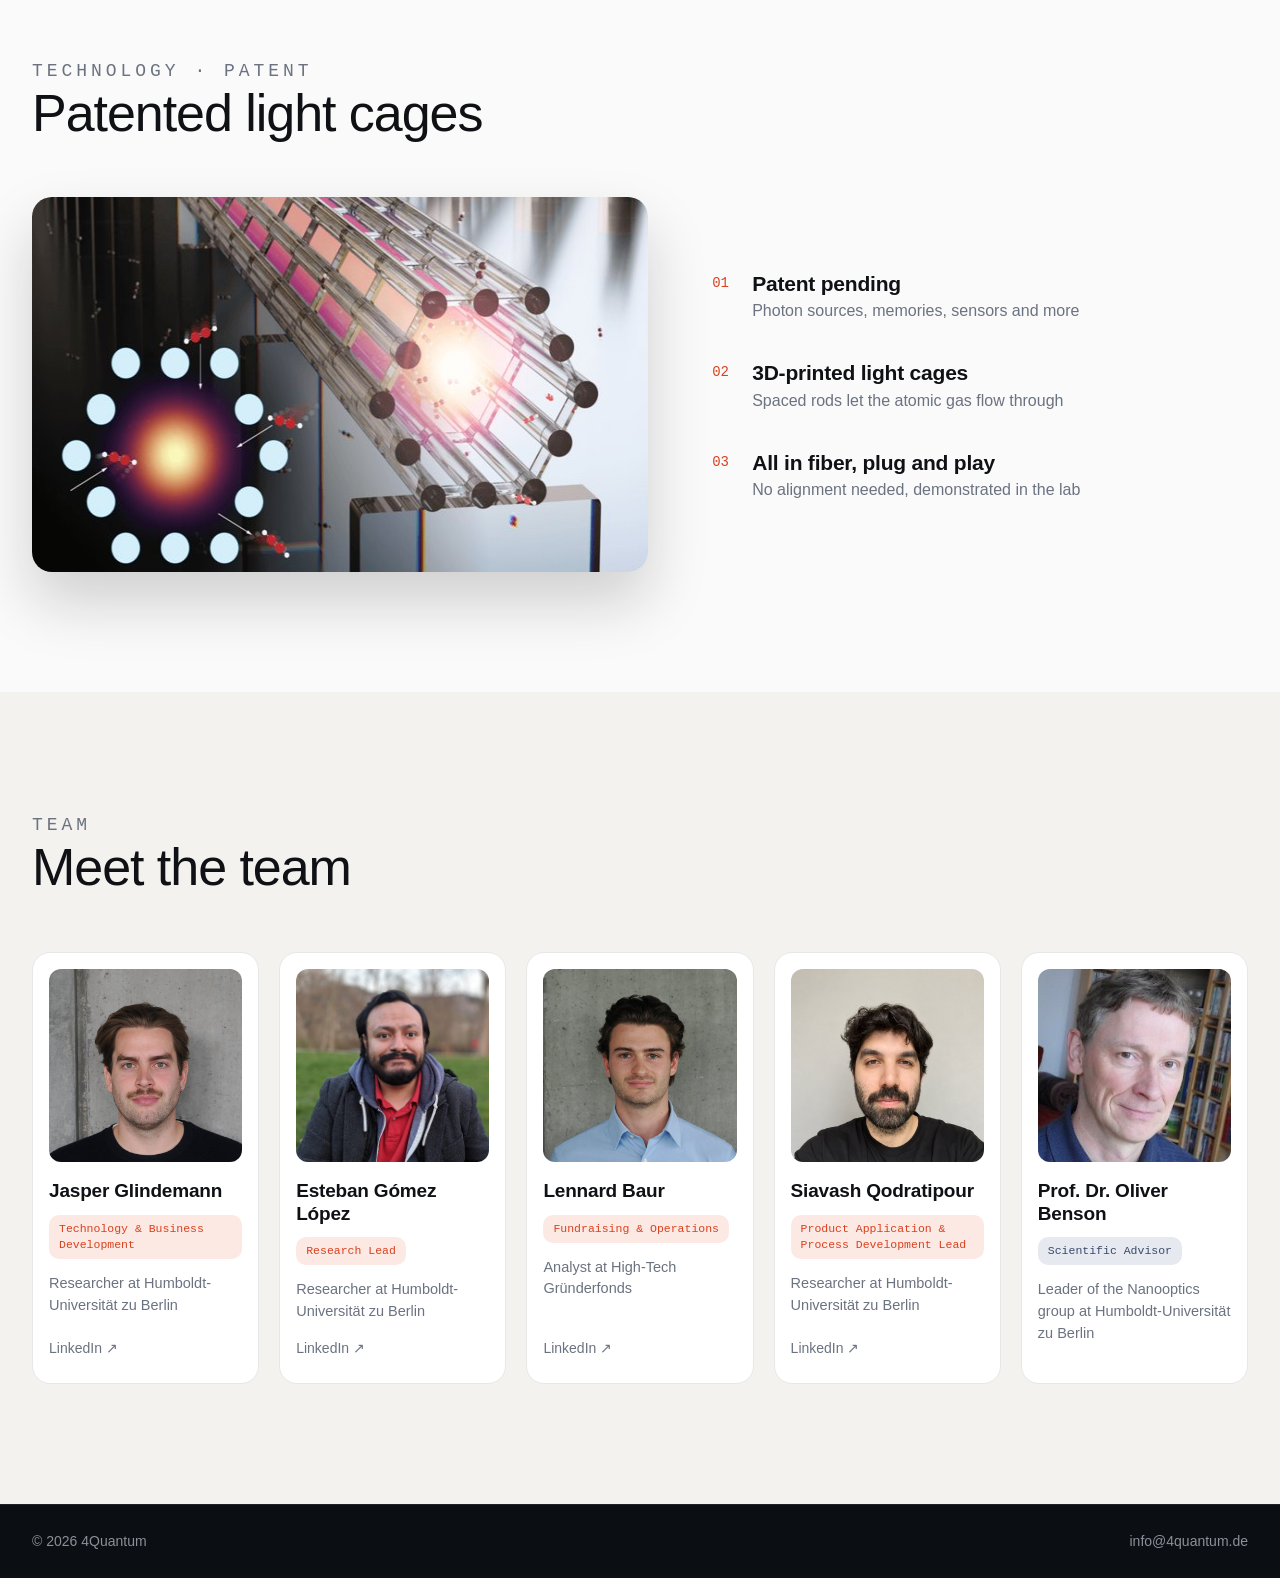
==== commit b7ffb654: "Light full-bleed hero, remove roadmap and closing section Co-Authored-By: Claude Sonnet 5.5 <noreply" ====
--- a/index.html
+++ b/index.html
@@ -16,7 +16,6 @@
       <nav>
         <a href="#technology">Technology</a>
         <a class="keep" href="#team">Team</a>
-        <a href="#roadmap">Roadmap</a>
         <a class="pill" href="mailto:info@4quantum.de">Let's Connect</a>
       </nav>
     </div>
@@ -25,8 +24,9 @@
   <main id="top">
     <!-- Hero -->
     <section class="hero">
-      <div class="wrap">
-        <div>
+      <div class="map reveal" style="--d:.2s" aria-hidden="true"><canvas data-map="hero"></canvas></div>
+      <div class="wrap">
+        <div class="copy">
           <p class="label reveal" style="--d:.05s">Quantum networking hardware</p>
           <h1 class="reveal" style="--d:.15s">Building the <span class="accent">quantum internet</span> of tomorrow.</h1>
           <hr class="rule reveal" style="--d:.25s">
@@ -36,7 +36,6 @@
             <a class="btn ghost" href="#technology">See the technology</a>
           </div>
         </div>
-        <div class="map reveal" style="--d:.2s" aria-hidden="true"><canvas data-map="hero"></canvas></div>
       </div>
     </section>
 
@@ -262,39 +261,6 @@
       </div>
     </section>
 
-    <!-- Roadmap -->
-    <section class="block" id="roadmap">
-      <div class="wrap">
-        <div class="head reveal">
-          <p class="label">Roadmap · Next 18 months</p>
-          <h2>From validation to first customer</h2>
-        </div>
-        <div class="road reveal">
-          <div class="steps">
-            <div class="step now"><div class="when">Now → Mar 2027</div><span class="dot"></span><div class="box"><span class="n">01</span><h3>Validate &amp; apply</h3><span class="tag">Market &amp; IP</span></div></div>
-            <div class="step"><div class="when">2027</div><span class="dot"></span><div class="box"><span class="n">02</span><h3>Prototype</h3><span class="tag">Technology</span></div></div>
-            <div class="step"><div class="when">Funding start</div><span class="dot"></span><div class="box"><span class="n">03</span><h3>Team &amp; pipeline</h3><span class="tag">Funding</span></div></div>
-            <div class="step"><div class="when">2028</div><span class="dot"></span><div class="box"><span class="n">04</span><h3>Field test</h3><span class="tag">Field &amp; market</span></div></div>
-            <div class="step"><div class="when">2028/29</div><span class="dot"></span><div class="box"><span class="n">05</span><h3>First industry customer</h3><span class="tag">Hire &amp; scale</span></div></div>
-          </div>
-          <div class="track"><i></i></div>
-        </div>
-      </div>
-    </section>
-
-    <!-- CTA -->
-    <section class="cta" id="contact">
-      <div class="wrap">
-        <div>
-          <p class="label reveal" style="color:var(--accent)">Get in touch</p>
-          <h2 class="reveal" style="--d:.1s">Let's build the <span class="accent">quantum internet</span> together.</h2>
-          <blockquote class="reveal" style="--d:.2s">“The most important part of any network is still the person on the other end of the line.”</blockquote>
-          <a class="btn primary reveal" style="--d:.3s" href="mailto:info@4quantum.de">Let's Connect</a>
-          <p class="mail reveal" style="--d:.35s"><a href="mailto:info@4quantum.de">info@4quantum.de</a></p>
-        </div>
-        <div class="map" aria-hidden="true"><canvas data-map="cta"></canvas></div>
-      </div>
-    </section>
   </main>
 
   <footer>
--- a/style.css
+++ b/style.css
@@ -8,7 +8,7 @@
   --line: #e7e7e7;
   --card: #fbfaf8;
   --mono: ui-monospace, "SF Mono", "Cascadia Mono", Consolas, "Liberation Mono", monospace;
-  --max: 1160px;
+  --max: 1280px;
 }
 
 * { box-sizing: border-box; }
@@ -63,21 +63,18 @@
 }
 .btn.primary { background: var(--accent); color: #fff; }
 .btn.primary:hover { transform: translateY(-1px); opacity: .92; }
-.btn.ghost { border: 1px solid rgba(255,255,255,.28); color: #fff; }
-.btn.ghost:hover { background: rgba(255,255,255,.08); }
+.btn.ghost { border: 1px solid #cfd2d8; color: var(--ink); }
+.btn.ghost:hover { background: #f0f0ee; }
 
 /* Hero */
-.hero { background: var(--dark); color: #f4f2ee; overflow: hidden; position: relative; }
-.hero .wrap {
-  display: grid; grid-template-columns: 1.05fr 1fr; align-items: center; gap: 24px;
-  min-height: calc(100vh - 72px); min-height: calc(100svh - 72px); max-height: 860px;
-}
-.hero .label { color: var(--accent); }
-.hero h1 { font-size: clamp(40px, 5.6vw, 76px); line-height: 1.04; letter-spacing: -0.03em; font-weight: 500; margin-bottom: 26px; }
-.hero p.sub { font-size: clamp(17px, 1.6vw, 20px); color: #a9afb8; max-width: 540px; margin: 0 0 38px; line-height: 1.6; }
+.hero { background: var(--bg); overflow: hidden; position: relative; display: flex; align-items: center; min-height: calc(100vh - 72px); min-height: calc(100svh - 72px); max-height: 900px; }
+.hero .wrap { position: relative; z-index: 1; width: 100%; }
+.hero .copy { max-width: 620px; }
+.hero h1 { font-size: clamp(40px, 5.4vw, 80px); line-height: 1.04; letter-spacing: -0.03em; font-weight: 500; margin-bottom: 26px; }
+.hero p.sub { font-size: clamp(17px, 1.5vw, 20px); color: #555b66; max-width: 540px; margin: 0 0 38px; line-height: 1.6; }
 .hero .actions { display: flex; gap: 14px; flex-wrap: wrap; }
 .rule { width: 64px; height: 3px; background: var(--accent); border: 0; margin: 0 0 28px; }
-.map { position: relative; width: 100%; aspect-ratio: 1836 / 2048; max-height: 760px; justify-self: end; }
+.hero .map { position: absolute; right: -4vw; top: -6%; height: 112%; aspect-ratio: 1836 / 2048; }
 .map canvas { position: absolute; inset: 0; width: 100%; height: 100%; }
 
 /* Reveal */
@@ -87,6 +84,7 @@
 @keyframes heroIn { to { opacity: 1; transform: none; } }
 
 section.block { padding: 120px 0; }
+#blocks { background: #fff; }
 .head { max-width: 760px; margin-bottom: 56px; }
 .head p { color: var(--muted); font-size: 18px; margin: 0; }
 
@@ -106,11 +104,11 @@
 .card p { margin: 0; color: #4b5059; font-size: 17px; }
 
 /* Statement */
-.statement { background: var(--dark); color: #f4f2ee; padding: 150px 0; text-align: center; position: relative; overflow: hidden; }
+.statement { background: var(--dark); color: #f4f2ee; padding: 140px 0; text-align: left; position: relative; overflow: hidden; }
 .statement::before { content: ""; position: absolute; inset: 0; background: radial-gradient(ellipse at 50% 40%, rgba(255,90,54,.12), transparent 60%); }
 .statement .wrap { position: relative; }
-.statement img { height: 64px; width: auto; margin: 0 auto 56px; filter: brightness(0) invert(1); opacity: .95; }
-.statement p { font-size: clamp(26px, 3.6vw, 44px); line-height: 1.3; font-weight: 400; max-width: 980px; margin: 0 auto; letter-spacing: -0.015em; }
+.statement img { height: 56px; width: auto; margin: 0 0 48px; filter: brightness(0) invert(1); opacity: .95; }
+.statement p { font-size: clamp(26px, 3.6vw, 44px); line-height: 1.3; font-weight: 400; max-width: 1000px; margin: 0; letter-spacing: -0.015em; }
 .statement .w { opacity: .14; transition: opacity .6s ease; transition-delay: calc(var(--i) * 45ms); display: inline-block; }
 .statement.in .w { opacity: 1; }
 .statement .w.hl { color: var(--accent); }
@@ -151,36 +149,6 @@
 .person a.in-link { margin-top: auto; font-size: 14px; color: var(--muted); text-decoration: none; }
 .person a.in-link:hover { color: var(--accent-ink); }
 
-/* Roadmap */
-.road { position: relative; }
-.track { position: absolute; left: 0; right: 0; top: 42px; height: 2px; background: #dcdcdc; z-index: 0; }
-.track i { position: absolute; left: 0; top: 0; height: 2px; width: 0; background: var(--accent-ink); transition: width 1.6s cubic-bezier(.4,.1,.2,1) .3s; }
-.road.in .track i { width: 21%; }
-.steps { display: grid; grid-template-columns: repeat(5, 1fr); gap: 20px; }
-.step { position: relative; padding-top: 0; }
-.step .when { font-family: var(--mono); font-size: 13px; font-weight: 700; letter-spacing: .08em; text-transform: uppercase; height: 22px; }
-.step .dot { z-index: 1; position: absolute; left: 0; top: 34px; width: 16px; height: 16px; border-radius: 50%; border: 2px solid #1d2a44; background: var(--bg); }
-.step.now .when { color: var(--accent-ink); }
-.step.now .dot { background: var(--accent-ink); border-color: var(--accent-ink); box-shadow: 0 0 0 0 rgba(217,65,31,.5); animation: pulse 2s infinite; }
-@keyframes pulse { 70% { box-shadow: 0 0 0 12px rgba(217,65,31,0); } 100% { box-shadow: 0 0 0 0 rgba(217,65,31,0); } }
-.step .box { margin-top: 38px; border: 1px solid var(--line); border-radius: 14px; padding: 20px 20px 18px; background: #fff; min-height: 170px; display: flex; flex-direction: column; transition: transform .3s ease; }
-.step .box:hover { transform: translateY(-4px); }
-.step.now .box { border: 2px solid var(--accent-ink); }
-.step .box .n { font-family: var(--mono); font-size: 13px; color: var(--muted); }
-.step.now .box .n { color: var(--accent-ink); }
-.step .box h3 { font-size: 22px; font-weight: 700; line-height: 1.15; margin: 6px 0 16px; }
-.step .tag { margin-top: auto; font-family: var(--mono); font-size: 12px; color: var(--muted); background: #f0f1f3; padding: 6px 10px; border-radius: 8px; align-self: stretch; }
-.step.now .tag { background: #fde9e3; color: var(--accent-ink); }
-
-/* CTA */
-.cta { background: var(--dark); color: #f4f2ee; position: relative; overflow: hidden; }
-.cta .wrap { display: grid; grid-template-columns: 1.1fr 1fr; align-items: center; gap: 24px; padding-top: 110px; padding-bottom: 110px; }
-.cta h2 { font-size: clamp(36px, 5vw, 64px); line-height: 1.06; margin-bottom: 28px; letter-spacing: -0.03em; }
-.cta blockquote { margin: 0 0 40px; color: #a9afb8; font-style: italic; font-size: 18px; max-width: 520px; }
-.cta .mail { font-family: var(--mono); color: #c9ced6; font-size: 15px; margin-top: 26px; }
-.cta .mail a { text-decoration: none; }
-.cta .map { max-height: 560px; }
-
 footer { background: var(--dark); color: #8b919a; border-top: 1px solid rgba(255,255,255,.08); padding: 26px 0; font-size: 14px; }
 footer .wrap { display: flex; justify-content: space-between; flex-wrap: wrap; gap: 12px; }
 footer a { text-decoration: none; }
@@ -189,16 +157,12 @@
 /* Responsive */
 @media (max-width: 1000px) {
   .team-grid { grid-template-columns: repeat(3, 1fr); }
-  .steps { grid-template-columns: repeat(3, 1fr); row-gap: 40px; }
-  .track { display: none; }
-  .step .dot { display: none; }
-  .step .box { margin-top: 12px; }
 }
 @media (max-width: 860px) {
   section.block { padding: 84px 0; }
-  .hero .wrap, .cta .wrap { grid-template-columns: 1fr; max-height: none; min-height: 0; padding-top: 56px; padding-bottom: 20px; }
-  .cta .wrap { padding-bottom: 56px; }
-  .map { max-width: 440px; justify-self: center; }
+  .hero { flex-direction: column; align-items: stretch; max-height: none; min-height: 0; padding: 56px 0 8px; }
+  .hero .map { order: 2; }
+  .hero .map { position: relative; right: auto; top: auto; height: auto; width: min(420px, 92%); margin: 36px 0 0 auto; }
   .cards3, .points3, .split { grid-template-columns: 1fr; }
   .split { gap: 36px; }
   nav a:not(.pill) { display: none; }
@@ -206,7 +170,7 @@
 }
 @media (max-width: 560px) {
   .wrap { padding: 0 20px; }
-  .team-grid, .steps { grid-template-columns: repeat(2, 1fr); gap: 14px; }
+  .team-grid { grid-template-columns: repeat(2, 1fr); gap: 14px; }
   .person h3 { font-size: 17px; }
   .logo img { height: 22px; }
   .statement { padding: 100px 0; }
@@ -218,6 +182,4 @@
   .statement .w { opacity: 1; transition: none; }
   .card::before { transform: none; transition: none; }
   .shot img { transform: none; transition: none; }
-  .road .track i { width: 21%; transition: none; }
-  .step.now .dot { animation: none; }
 }
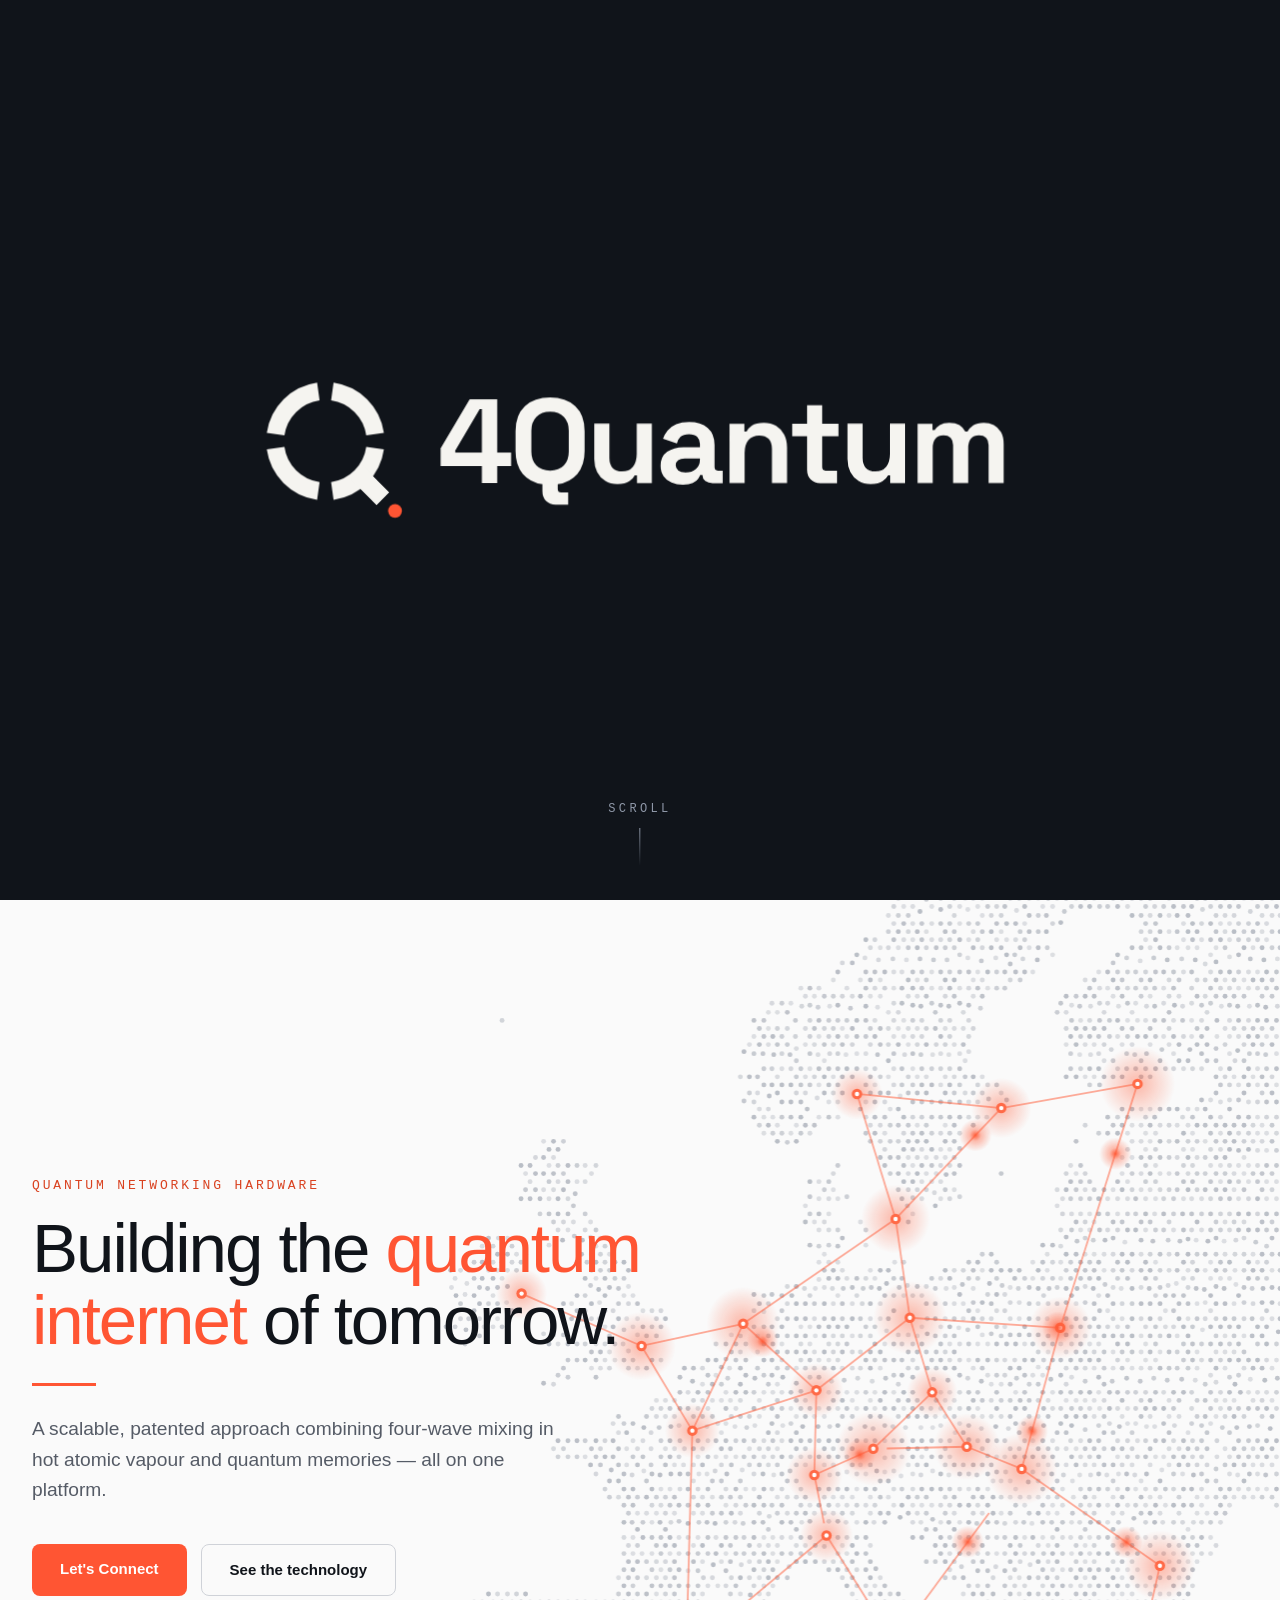
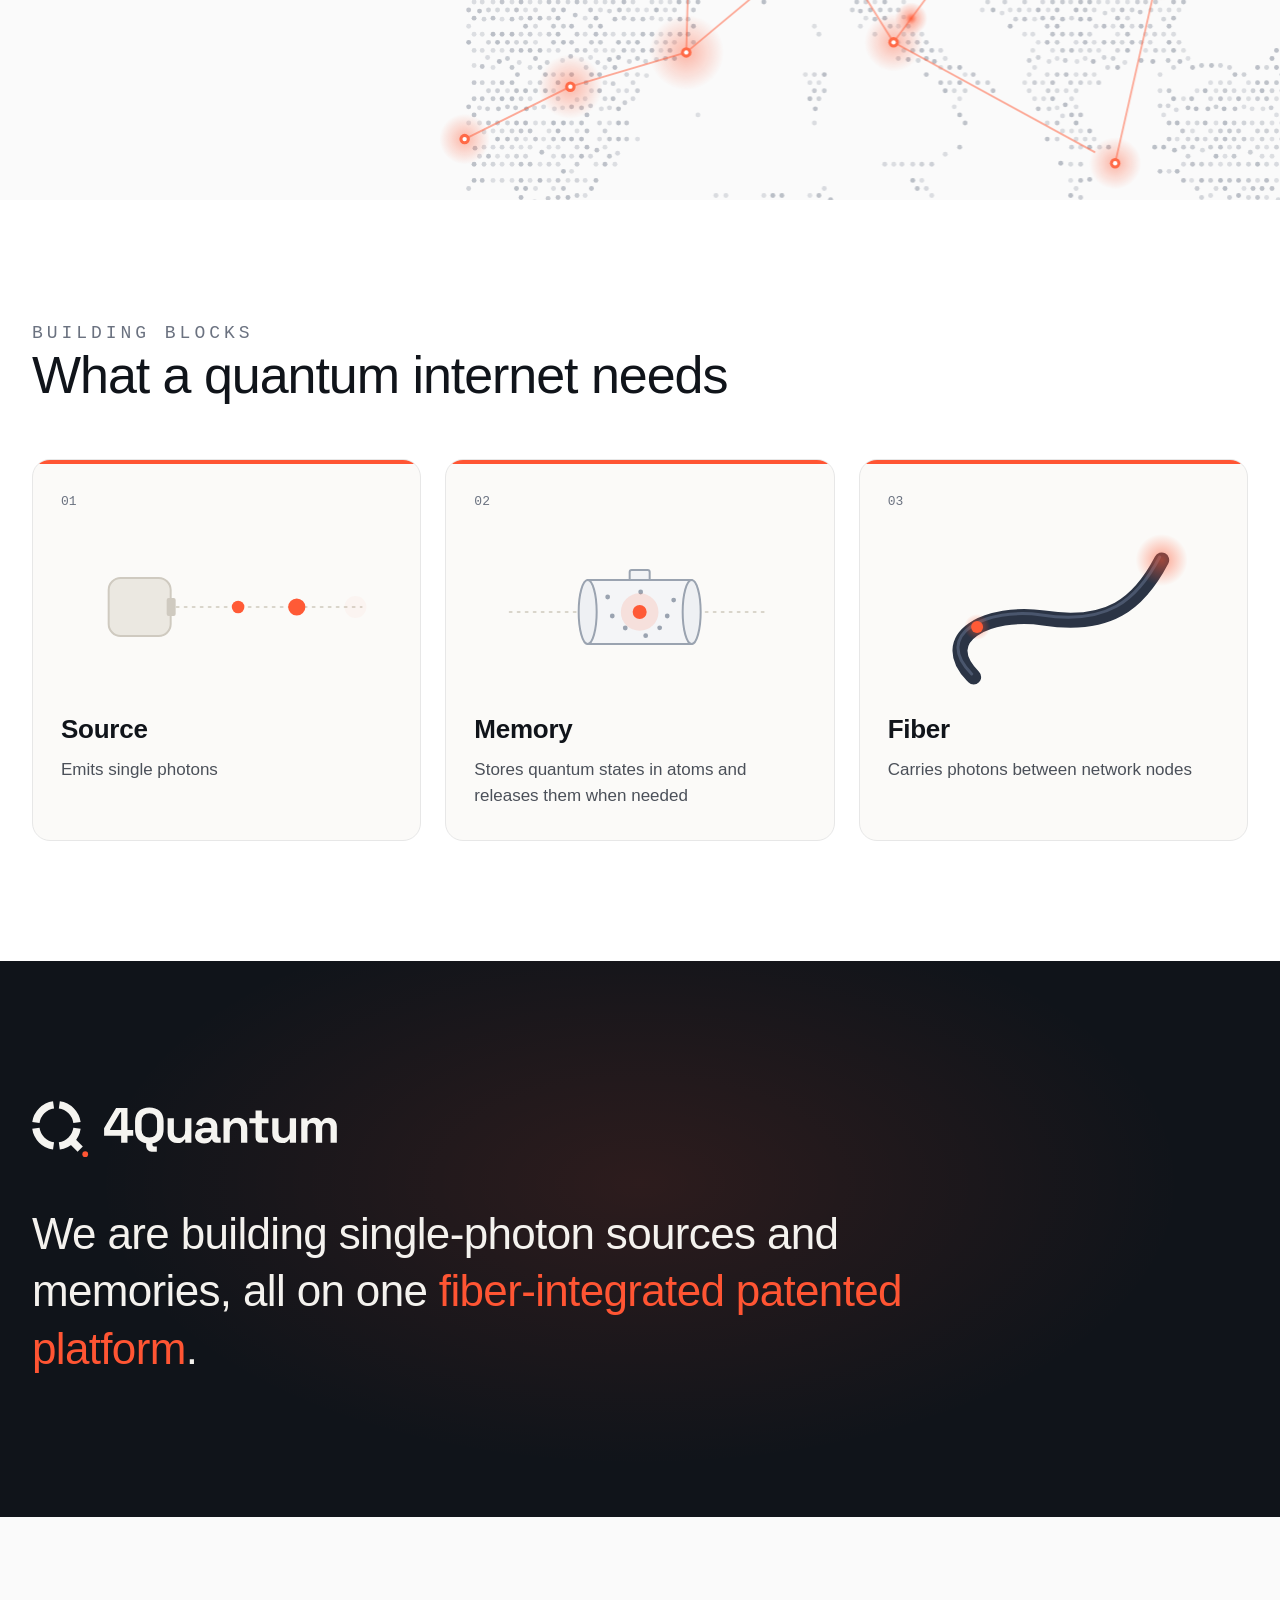
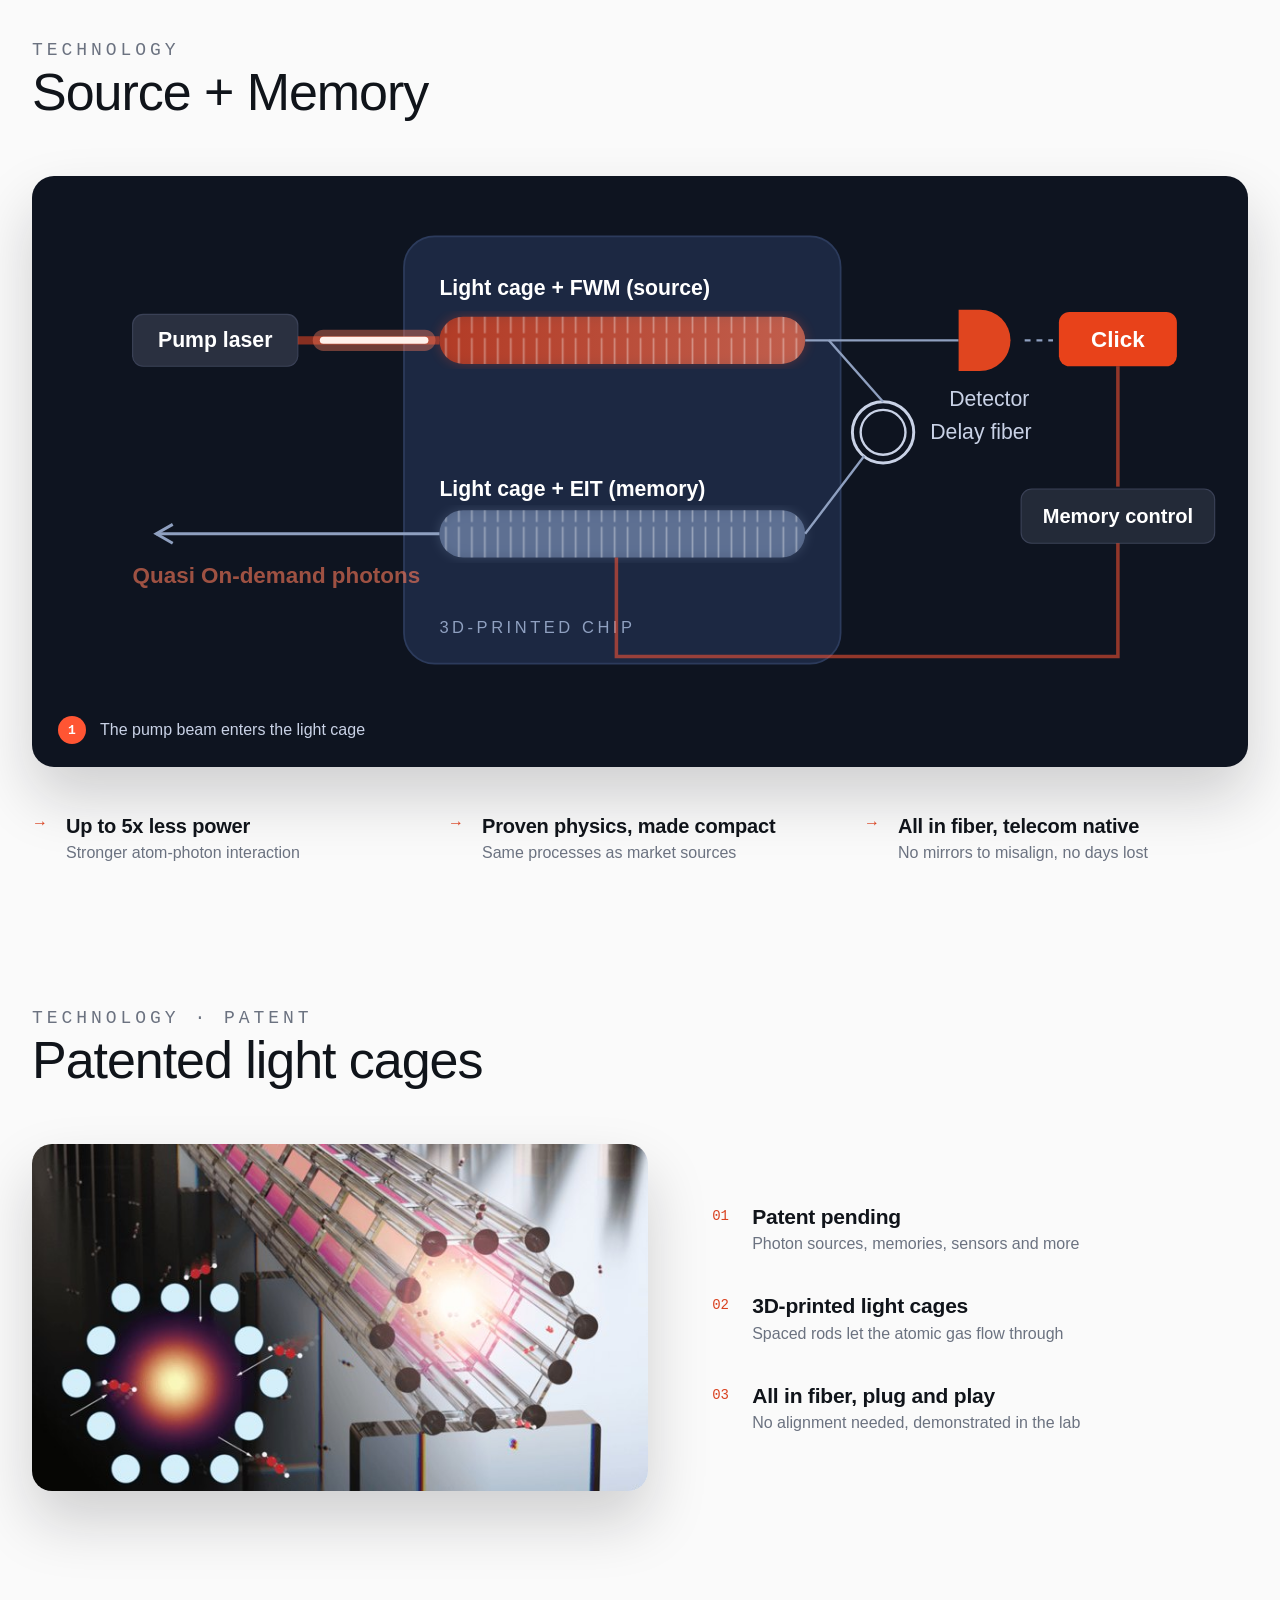
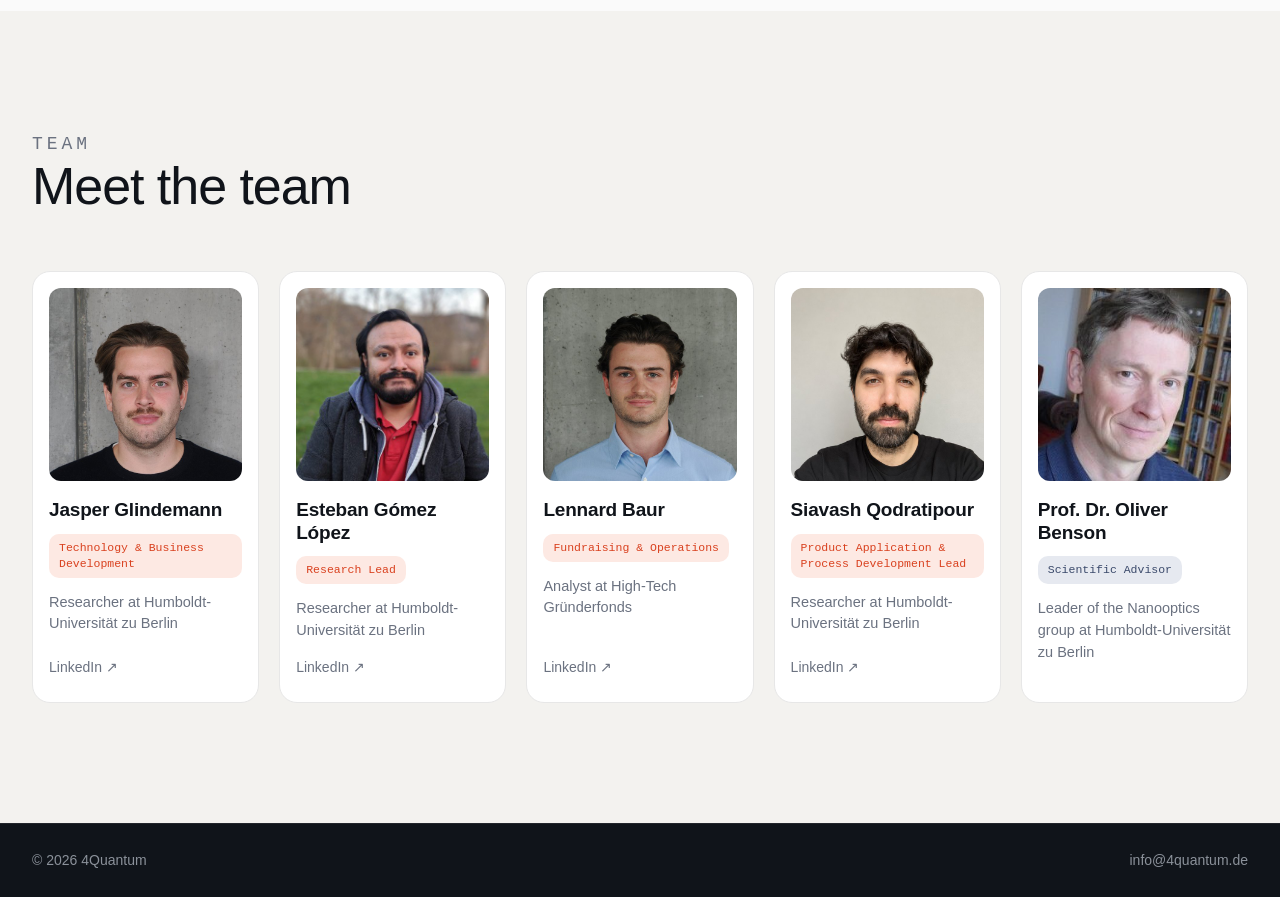
==== commit b8e8a0f6: "Add animated brand intro, brand logos, new product animation, mobile fixes - Intro: animated lockup " ====
--- a/index.html
+++ b/index.html
@@ -6,13 +6,25 @@
   <meta name="description" content="4Quantum builds single-photon sources and quantum memories on one fiber-integrated, patent-pending platform — the building blocks of the quantum internet.">
   <meta name="viewport" content="width=device-width, initial-scale=1">
   <meta name="theme-color" content="#0b0e12">
-  <link rel="icon" type="image/png" href="assets/favicon.png">
+  <link rel="icon" type="image/svg+xml" href="assets/brand/favicon.svg">
+  <link rel="icon" type="image/png" sizes="32x32" href="assets/brand/favicon-32.png">
+  <link rel="apple-touch-icon" href="assets/brand/apple-touch-icon.png">
   <link rel="stylesheet" href="style.css">
+  <script>
+    (function () {
+      var d = document.documentElement, skip = false;
+      try { skip = sessionStorage.getItem("q4-intro") === "1"; } catch (e) {}
+      if (skip || location.hash || window.matchMedia("(prefers-reduced-motion: reduce)").matches) { d.className += " skip-intro"; return; }
+      d.className += " intro-lock";
+      if ("scrollRestoration" in history) history.scrollRestoration = "manual";
+      setTimeout(function () { d.className = d.className.replace(" intro-lock", ""); }, 12000);
+    })();
+  </script>
 </head>
 <body>
   <header>
     <div class="wrap">
-      <a class="logo" href="#top" aria-label="4Quantum"><img src="assets/logo.png" alt="4Quantum"></a>
+      <a class="logo" href="#hero" aria-label="4Quantum"><img src="assets/brand/lockup-color.svg" alt="4Quantum" width="923" height="167.5"></a>
       <nav>
         <a href="#technology">Technology</a>
         <a class="keep" href="#team">Team</a>
@@ -22,8 +34,43 @@
   </header>
 
   <main id="top">
+    <!-- Intro: animated brand lockup (plays once, then scrolls to the hero) -->
+    <section class="intro" id="intro">
+      <svg class="q4O" viewBox="-20 -105 963 377.5" width="963" height="377.5" overflow="visible" role="img" aria-label="4Quantum" xmlns="http://www.w3.org/2000/svg">
+<style>
+.q4O .f{transform-box:fill-box;transform-origin:center}
+.q4O .v{transform-box:view-box;transform-origin:0 0}
+@keyframes q4O-d2{0.00%{stroke-dashoffset:1}0.00%{stroke-dashoffset:1}9.78%{stroke-dashoffset:0}100.00%{stroke-dashoffset:0}}@keyframes q4O-d3{0.00%{stroke-dashoffset:1}2.61%{stroke-dashoffset:1}12.39%{stroke-dashoffset:0}100.00%{stroke-dashoffset:0}}@keyframes q4O-d0{0.00%{stroke-dashoffset:1}5.22%{stroke-dashoffset:1}15.00%{stroke-dashoffset:0}100.00%{stroke-dashoffset:0}}@keyframes q4O-d1{0.00%{stroke-dashoffset:1}7.83%{stroke-dashoffset:1}17.61%{stroke-dashoffset:0}100.00%{stroke-dashoffset:0}}@keyframes q4O-ring{0.00%{transform:rotate(-120deg) scale(1)}28.26%{transform:rotate(0deg) scale(1)}43.48%{transform:rotate(0deg) scale(1)}45.65%{transform:rotate(0deg) scale(.94)}51.09%{transform:rotate(0deg) scale(1)}100.00%{transform:rotate(0deg) scale(1)}}@keyframes q4O-tail{0.00%{stroke-dashoffset:1}43.48%{stroke-dashoffset:1}46.52%{stroke-dashoffset:0}100.00%{stroke-dashoffset:0}}@keyframes q4O-dot{0.00%{transform:translate(-86px,-86px) scale(0)}19.57%{transform:translate(-86px,-86px) scale(0)}25.00%{transform:translate(-86px,-86px) scale(1.5)}30.43%{transform:translate(-86px,-86px) scale(1)}35.87%{transform:translate(-86px,-86px) scale(1.15)}41.30%{transform:translate(-86px,-86px) scale(.75)}43.48%{transform:translate(-86px,-86px) scale(.75)}48.26%{transform:translate(6px,6px) scale(1.05)}51.74%{transform:translate(0,0) scale(1)}100.00%{transform:translate(0,0) scale(1)}}@keyframes q4O-streak{0.00%{stroke-dashoffset:.35;opacity:0}43.26%{stroke-dashoffset:.35;opacity:0}43.48%{stroke-dashoffset:.35;opacity:1}48.70%{stroke-dashoffset:-.8;opacity:0}100.00%{stroke-dashoffset:-.8;opacity:0}}@keyframes q4O-pulse{0.00%{transform:scale(1);opacity:0}48.04%{transform:scale(1);opacity:0}48.26%{transform:scale(1);opacity:.7}60.87%{transform:scale(3.2);opacity:0}100.00%{transform:scale(3.2);opacity:0}}@keyframes q4O-move{0.00%{transform:translate(340.1px,-37.7px) scale(1.45)}59.78%{transform:translate(340.1px,-37.7px) scale(1.45)}76.09%{transform:translate(0px,0px) scale(1)}100.00%{transform:translate(0px,0px) scale(1)}}@keyframes q4O-l0{0.00%{opacity:0;transform:translateY(46px)}66.30%{opacity:0;transform:translateY(46px)}78.26%{opacity:1;transform:translateY(0)}100.00%{opacity:1;transform:translateY(0)}}@keyframes q4O-l1{0.00%{opacity:0;transform:translateY(46px)}67.83%{opacity:0;transform:translateY(46px)}79.78%{opacity:1;transform:translateY(0)}100.00%{opacity:1;transform:translateY(0)}}@keyframes q4O-l2{0.00%{opacity:0;transform:translateY(46px)}69.35%{opacity:0;transform:translateY(46px)}81.30%{opacity:1;transform:translateY(0)}100.00%{opacity:1;transform:translateY(0)}}@keyframes q4O-l3{0.00%{opacity:0;transform:translateY(46px)}70.87%{opacity:0;transform:translateY(46px)}82.83%{opacity:1;transform:translateY(0)}100.00%{opacity:1;transform:translateY(0)}}@keyframes q4O-l4{0.00%{opacity:0;transform:translateY(46px)}72.39%{opacity:0;transform:translateY(46px)}84.35%{opacity:1;transform:translateY(0)}100.00%{opacity:1;transform:translateY(0)}}@keyframes q4O-l5{0.00%{opacity:0;transform:translateY(46px)}73.91%{opacity:0;transform:translateY(46px)}85.87%{opacity:1;transform:translateY(0)}100.00%{opacity:1;transform:translateY(0)}}@keyframes q4O-l6{0.00%{opacity:0;transform:translateY(46px)}75.43%{opacity:0;transform:translateY(46px)}87.39%{opacity:1;transform:translateY(0)}100.00%{opacity:1;transform:translateY(0)}}@keyframes q4O-l7{0.00%{opacity:0;transform:translateY(46px)}76.96%{opacity:0;transform:translateY(46px)}88.91%{opacity:1;transform:translateY(0)}100.00%{opacity:1;transform:translateY(0)}}
+
+.q4O .move{animation:q4O-move 4.6s cubic-bezier(.7,0,.2,1) 1 both}
+.q4O .ring{animation:q4O-ring 4.6s cubic-bezier(.2,.7,.2,1) 1 both}
+.q4O .d0{stroke-dasharray:1 1;animation:q4O-d0 4.6s cubic-bezier(.2,.7,.2,1) 1 both}
+.q4O .d1{stroke-dasharray:1 1;animation:q4O-d1 4.6s cubic-bezier(.2,.7,.2,1) 1 both}
+.q4O .d2{stroke-dasharray:1 1;animation:q4O-d2 4.6s cubic-bezier(.2,.7,.2,1) 1 both}
+.q4O .d3{stroke-dasharray:1 1;animation:q4O-d3 4.6s cubic-bezier(.2,.7,.2,1) 1 both}
+.q4O .tail{stroke-dasharray:1 1;animation:q4O-tail 4.6s cubic-bezier(.2,.7,.2,1) 1 both}
+.q4O .dot{animation:q4O-dot 4.6s cubic-bezier(.2,.7,.2,1) 1 both}
+.q4O .streak{stroke-dasharray:.35 2;opacity:0;animation:q4O-streak 4.6s cubic-bezier(.4,0,.2,1) 1 both}
+.q4O .pulse{opacity:0;animation:q4O-pulse 4.6s cubic-bezier(.1,.6,.3,1) 1 both}
+.q4O .l0{animation:q4O-l0 4.6s cubic-bezier(.2,.8,.2,1) 1 both}
+.q4O .l1{animation:q4O-l1 4.6s cubic-bezier(.2,.8,.2,1) 1 both}
+.q4O .l2{animation:q4O-l2 4.6s cubic-bezier(.2,.8,.2,1) 1 both}
+.q4O .l3{animation:q4O-l3 4.6s cubic-bezier(.2,.8,.2,1) 1 both}
+.q4O .l4{animation:q4O-l4 4.6s cubic-bezier(.2,.8,.2,1) 1 both}
+.q4O .l5{animation:q4O-l5 4.6s cubic-bezier(.2,.8,.2,1) 1 both}
+.q4O .l6{animation:q4O-l6 4.6s cubic-bezier(.2,.8,.2,1) 1 both}
+.q4O .l7{animation:q4O-l7 4.6s cubic-bezier(.2,.8,.2,1) 1 both}
+@media (prefers-reduced-motion:reduce){.q4O *{animation:none!important}}
+</style>
+<defs><clipPath id="q4O-c"><rect x="201.5" y="-20" width="923" height="187.5"/></clipPath></defs>
+<g class="root"><g class="move v"><g transform="translate(-21 -21)"><g class="ring f" fill="none" stroke="currentColor" stroke-width="22"><path class="d0" pathLength="1" d="M155.40 102.63A62 62 0 0 1 102.63 155.40"/><path class="d1" pathLength="1" d="M85.37 155.40A62 62 0 0 1 32.60 102.63"/><path class="d2" pathLength="1" d="M32.60 85.37A62 62 0 0 1 85.37 32.60"/><path class="d3" pathLength="1" d="M102.63 32.60A62 62 0 0 1 155.40 85.37"/></g><path class="tail" pathLength="1" d="M133 133L165 165" fill="none" stroke="currentColor" stroke-width="22"/><path class="streak" pathLength="1" d="M94 94L180 180" fill="none" stroke="#FF5533" stroke-width="7" stroke-linecap="round"/><circle class="pulse f" cx="180" cy="180" r="8.5" fill="none" stroke="#FF5533" stroke-width="2.5"/><circle class="dot f" cx="180" cy="180" r="8.5" fill="#FF5533"/></g></g>
+<g clip-path="url(#q4O-c)" fill="currentColor"><path class="l0" d="M285.20 124.80L266.26 124.80L266.26 103.78L215.35 103.78L215.35 81.88L251.16 21.20L285.20 21.20L285.20 86.91L302.37 86.91L302.37 103.78L285.20 103.78L285.20 124.80ZM233.40 84.54L233.40 86.91L266.26 86.91L266.26 33.34L263.60 33.34L233.40 84.54Z"/><path class="l1" d="M372.82 151.44L357.28 151.44Q350.03 151.44 345.51 146.93Q341 142.41 341 134.86L341 134.86L341 126.13Q325.61 123.76 316.73 113.33Q307.85 102.90 307.85 85.43L307.85 85.43L307.85 60.57Q307.85 40.59 319.39 29.86Q330.94 19.13 350.47 19.13L350.47 19.13Q370.01 19.13 381.55 29.86Q393.10 40.59 393.10 60.57L393.10 60.57L393.10 85.43Q393.10 102.90 384.22 113.33Q375.34 123.76 359.94 126.13L359.94 126.13L359.94 131.90Q359.94 136.34 364.09 136.34L364.09 136.34L372.82 136.34L372.82 151.44ZM350.47 109.41L350.47 109.41Q361.42 109.41 367.49 103.04Q373.56 96.68 373.56 86.02L373.56 86.02L373.56 59.98Q373.56 49.32 367.49 42.96Q361.42 36.59 350.47 36.59L350.47 36.59Q339.67 36.59 333.53 42.96Q327.38 49.32 327.38 59.98L327.38 59.98L327.38 86.02Q327.38 96.68 333.53 103.04Q339.67 109.41 350.47 109.41Z"/><path class="l2" d="M433.65 125.98L433.65 125.98Q425.06 125.98 418.63 122.06Q412.19 118.14 408.64 111.18Q405.08 104.23 405.08 95.20L405.08 95.20L405.08 51.39L423.73 51.39L423.73 93.72Q423.73 102.01 427.80 106.15Q431.87 110.30 439.42 110.30L439.42 110.30Q448.00 110.30 452.74 104.60Q457.48 98.90 457.48 88.69L457.48 88.69L457.48 51.39L476.12 51.39L476.12 124.80L457.77 124.80L457.77 115.18L455.11 115.18Q453.33 118.88 448.45 122.43Q443.56 125.98 433.65 125.98Z"/><path class="l3" d="M514.46 126.87L514.46 126.87Q506.61 126.87 500.40 124.13Q494.18 121.40 490.55 116.14Q486.93 110.89 486.93 103.34L486.93 103.34Q486.93 91.94 494.92 86.17Q502.91 80.40 515.34 80.40L515.34 80.40L535.47 80.40L535.47 76.26Q535.47 71.08 532.22 67.75Q528.96 64.42 521.86 64.42L521.86 64.42Q514.90 64.42 511.50 67.60Q508.09 70.78 507.06 75.81L507.06 75.81L489.89 70.04Q491.66 64.42 495.59 59.75Q499.51 55.09 506.09 52.21Q512.68 49.32 522.15 49.32L522.15 49.32Q536.66 49.32 545.09 56.57Q553.53 63.82 553.53 77.59L553.53 77.59L553.53 104.97Q553.53 109.41 557.67 109.41L557.67 109.41L563.59 109.41L563.59 124.80L551.16 124.80Q545.68 124.80 542.13 122.14Q538.58 119.47 538.58 115.03L538.58 115.03L538.58 114.88L535.77 114.88Q535.18 116.66 533.10 119.55Q531.03 122.43 526.59 124.65Q522.15 126.87 514.46 126.87ZM517.71 111.78L517.71 111.78Q525.56 111.78 530.51 107.41Q535.47 103.04 535.47 95.79L535.47 95.79L535.47 94.31L516.68 94.31Q511.50 94.31 508.54 96.53Q505.58 98.75 505.58 102.75L505.58 102.75Q505.58 106.74 508.68 109.26Q511.79 111.78 517.71 111.78Z"/><path class="l4" d="M590.68 124.80L572.03 124.80L572.03 51.39L590.38 51.39L590.38 61.01L593.04 61.01Q594.82 57.16 599.70 53.69Q604.59 50.21 614.50 50.21L614.50 50.21Q623.09 50.21 629.53 54.13Q635.96 58.05 639.52 64.93Q643.07 71.82 643.07 80.99L643.07 80.99L643.07 124.80L624.42 124.80L624.42 82.47Q624.42 74.18 620.35 70.04Q616.28 65.90 608.73 65.90L608.73 65.90Q600.15 65.90 595.41 71.59Q590.68 77.29 590.68 87.50L590.68 87.50L590.68 124.80Z"/><path class="l5" d="M704.78 124.80L684.06 124.80Q676.81 124.80 672.30 120.29Q667.78 115.77 667.78 108.22L667.78 108.22L667.78 66.78L649.43 66.78L649.43 51.39L667.78 51.39L667.78 28.60L686.43 28.60L686.43 51.39L706.56 51.39L706.56 66.78L686.43 66.78L686.43 104.97Q686.43 109.41 690.58 109.41L690.58 109.41L704.78 109.41L704.78 124.80Z"/><path class="l6" d="M746.22 125.98L746.22 125.98Q737.64 125.98 731.20 122.06Q724.76 118.14 721.21 111.18Q717.66 104.23 717.66 95.20L717.66 95.20L717.66 51.39L736.31 51.39L736.31 93.72Q736.31 102.01 740.38 106.15Q744.45 110.30 752.00 110.30L752.00 110.30Q760.58 110.30 765.32 104.60Q770.05 98.90 770.05 88.69L770.05 88.69L770.05 51.39L788.70 51.39L788.70 124.80L770.35 124.80L770.35 115.18L767.68 115.18Q765.91 118.88 761.02 122.43Q756.14 125.98 746.22 125.98Z"/><path class="l7" d="M822.89 124.80L804.24 124.80L804.24 51.39L822.59 51.39L822.59 59.38L825.26 59.38Q827.18 55.68 831.62 52.95Q836.06 50.21 843.31 50.21L843.31 50.21Q851.16 50.21 855.89 53.24Q860.63 56.28 863.14 61.16L863.14 61.16L865.81 61.16Q868.32 56.42 872.91 53.32Q877.50 50.21 885.94 50.21L885.94 50.21Q892.74 50.21 898.29 53.09Q903.84 55.98 907.17 61.83Q910.50 67.67 910.50 76.55L910.50 76.55L910.50 124.80L891.86 124.80L891.86 77.88Q891.86 71.82 888.75 68.78Q885.64 65.75 880.02 65.75L880.02 65.75Q873.65 65.75 870.17 69.82Q866.70 73.89 866.70 81.44L866.70 81.44L866.70 124.80L848.05 124.80L848.05 77.88Q848.05 71.82 844.94 68.78Q841.83 65.75 836.21 65.75L836.21 65.75Q829.84 65.75 826.37 69.82Q822.89 73.89 822.89 81.44L822.89 81.44L822.89 124.80Z"/></g></g>
+</svg>
+      <a class="scrollhint" href="#hero" aria-label="Scroll down"><span>Scroll</span><i></i></a>
+    </section>
+
     <!-- Hero -->
-    <section class="hero">
+    <section class="hero" id="hero">
       <div class="map reveal" style="--d:.2s" aria-hidden="true"><canvas data-map="hero"></canvas></div>
       <div class="wrap">
         <div class="copy">
@@ -115,7 +162,7 @@
     <!-- Statement -->
     <section class="statement" id="statement">
       <div class="wrap">
-        <img src="assets/logo.png" alt="4Quantum">
+        <img src="assets/brand/lockup-inverse.svg" alt="4Quantum" width="923" height="167.5">
         <p id="stmt">We are building single-photon sources and memories, all on one <span class="hl">fiber-integrated patented platform</span>.</p>
       </div>
     </section>
@@ -127,67 +174,74 @@
           <p class="label">Technology</p>
           <h2>Source + Memory</h2>
         </div>
-        <div class="diagram reveal" style="--d:.1s">
-          <svg viewBox="0 0 1000 430" role="img" aria-label="Pump laser drives a light cage four-wave-mixing photon source; a detector click triggers the memory control of a second light cage memory that releases photons on demand.">
-            <defs>
-              <pattern id="rings" width="11" height="40" patternUnits="userSpaceOnUse"><line x1="5.5" y1="2" x2="5.5" y2="38" stroke="rgba(255,255,255,.35)" stroke-width="1.5"/></pattern>
-              <linearGradient id="beam" x1="0" x2="1"><stop offset="0" stop-color="#ff4a22"/><stop offset="1" stop-color="#ff8a66"/></linearGradient>
-              <radialGradient id="pg"><stop offset="0" stop-color="#ffd2c4"/><stop offset=".35" stop-color="#ff5a36"/><stop offset="1" stop-color="#ff5a36" stop-opacity="0"/></radialGradient>
-              <filter id="blur"><feGaussianBlur stdDeviation="5"/></filter>
-            </defs>
-
-            <rect x="300" y="36" width="370" height="362" rx="26" fill="#1c2842" stroke="#2c3b5c" stroke-width="1.5"/>
-            <text x="330" y="372" fill="#8fa0c0" font-size="14" letter-spacing="3">3D-PRINTED CHIP</text>
-
-            <text x="330" y="86" fill="#fff" font-size="18" font-weight="600">Light cage + FWM (source)</text>
-            <rect x="330" y="104" width="310" height="40" rx="20" fill="#ff4a22" opacity=".35" filter="url(#blur)"/>
-            <rect x="330" y="104" width="310" height="40" rx="20" fill="url(#beam)" opacity=".9"/>
-            <rect x="330" y="104" width="310" height="40" rx="20" fill="url(#rings)"/>
-
-            <text x="330" y="256" fill="#fff" font-size="18" font-weight="600">Light cage + EIT (memory)</text>
-            <rect x="330" y="268" width="310" height="40" rx="20" fill="#9fb4d6" opacity=".25" filter="url(#blur)"/>
-            <rect x="330" y="268" width="310" height="40" rx="20" fill="#7d93bb" opacity=".55"/>
-            <rect x="330" y="268" width="310" height="40" rx="20" fill="url(#rings)"/>
-
-            <rect x="70" y="102" width="140" height="44" rx="9" fill="#2a3040" stroke="#3a4156"/>
-            <text x="140" y="130" fill="#fff" font-size="18" font-weight="600" text-anchor="middle">Pump laser</text>
-            <line x1="210" y1="124" x2="330" y2="124" stroke="#ff4a22" stroke-width="7"/>
-            <line x1="210" y1="124" x2="330" y2="124" stroke="#fff" stroke-opacity=".6" stroke-width="2" stroke-dasharray="6 18"><animate attributeName="stroke-dashoffset" from="48" to="0" dur="1s" repeatCount="indefinite"/></line>
-            <line x1="330" y1="124" x2="640" y2="124" stroke="#fff" stroke-opacity=".55" stroke-width="2" stroke-dasharray="6 18"><animate attributeName="stroke-dashoffset" from="48" to="0" dur="1.4s" repeatCount="indefinite"/></line>
-
-            <path d="M640,124 L770,124" stroke="#8fa0c0" stroke-width="2" fill="none"/>
-            <path d="M770,98 h18 a26,26 0 0 1 0,52 h-18 z" fill="#e0451f"/>
-            <text x="796" y="180" fill="#c9d2e6" font-size="18" text-anchor="middle">Detector</text>
-            <line x1="826" y1="124" x2="850" y2="124" stroke="#8fa0c0" stroke-width="2" stroke-dasharray="5 5"/>
-            <rect x="855" y="100" width="100" height="46" rx="9" fill="#e8421a"/>
-            <text x="905" y="130" fill="#fff" font-size="19" font-weight="700" text-anchor="middle">Click</text>
-            <line x1="905" y1="146" x2="905" y2="248" stroke="#ff4a22" stroke-width="3"/>
-            <rect x="823" y="250" width="164" height="46" rx="9" fill="#232a38" stroke="#3a4156"/>
-            <text x="905" y="279" fill="#fff" font-size="17" font-weight="600" text-anchor="middle">Memory control</text>
-
-            <circle cx="706" cy="202" r="26" fill="none" stroke="#c9d2e6" stroke-width="2.5"/>
-            <circle cx="706" cy="202" r="19" fill="none" stroke="#c9d2e6" stroke-width="2"/>
-            <text x="746" y="208" fill="#c9d2e6" font-size="18">Delay fiber</text>
-            <path d="M690,124 L706,176" stroke="#8fa0c0" stroke-width="2" fill="none"/>
-            <path d="M640,284 L690,222" stroke="#8fa0c0" stroke-width="2" fill="none"/>
-
-            <path d="M905,296 V392 H480 V308" stroke="#ff4a22" stroke-width="3" fill="none"/>
-            <path d="M330,288 H90" stroke="#8fa0c0" stroke-width="2.5" fill="none"/>
-            <path d="M104,280 L90,288 L104,296" stroke="#8fa0c0" stroke-width="2.5" fill="none"/>
-            <text x="70" y="330" fill="#ff7b5a" font-size="19" font-weight="600">Quasi On-demand photons</text>
-
-            <g>
-              <circle r="14" fill="url(#pg)"><animateMotion dur="3.6s" repeatCount="indefinite" path="M330,124 L640,124 L690,124 L706,176 A26,26 0 1 0 706,228 L640,284"/></circle>
-              <circle r="5" fill="#fff"><animateMotion dur="3.6s" repeatCount="indefinite" path="M330,124 L640,124 L690,124 L706,176 A26,26 0 1 0 706,228 L640,284"/></circle>
-            </g>
-            <g>
-              <circle r="14" fill="url(#pg)"><animateMotion dur="3.6s" begin="1.8s" repeatCount="indefinite" path="M330,124 L640,124 L690,124 L706,176 A26,26 0 1 0 706,228 L640,284"/></circle>
-              <circle r="5" fill="#fff"><animateMotion dur="3.6s" begin="1.8s" repeatCount="indefinite" path="M330,124 L640,124 L690,124 L706,176 A26,26 0 1 0 706,228 L640,284"/></circle>
-            </g>
-            <circle r="9" fill="url(#pg)"><animateMotion dur="3.6s" begin=".8s" repeatCount="indefinite" path="M905,146 V248"/></circle>
-            <circle r="9" fill="url(#pg)"><animateMotion dur="3.6s" begin="2.4s" repeatCount="indefinite" path="M905,296 V392 H480 V308"/></circle>
-            <circle r="12" fill="url(#pg)"><animateMotion dur="3.6s" begin="2.9s" repeatCount="indefinite" path="M480,288 H90"/></circle>
-          </svg>
+                <div class="diagram reveal" style="--d:.1s" id="diagram">
+          <div class="scroller">
+            <svg viewBox="0 0 1000 430" role="img" aria-label="Animated diagram: a pump beam enters the light-cage photon source, a photon pair is generated, one photon triggers a detector click, the other passes the delay fiber and is stored in the memory under control of the memory control, then read out on demand.">
+              <defs>
+                <pattern id="rings" width="11" height="40" patternUnits="userSpaceOnUse"><line x1="5.5" y1="2" x2="5.5" y2="38" stroke="rgba(255,255,255,.35)" stroke-width="1.5"/></pattern>
+                <linearGradient id="cage1g" x1="0" x2="1"><stop offset="0" stop-color="#e8421a"/><stop offset="1" stop-color="#ff7b5a"/></linearGradient>
+                <radialGradient id="pg"><stop offset="0" stop-color="#ffd2c4"/><stop offset=".35" stop-color="#ff5533"/><stop offset="1" stop-color="#ff5533" stop-opacity="0"/></radialGradient>
+                <filter id="blur"><feGaussianBlur stdDeviation="5"/></filter>
+              </defs>
+
+              <rect x="300" y="36" width="370" height="362" rx="26" fill="#1c2842" stroke="#2c3b5c" stroke-width="1.5"/>
+              <text x="330" y="372" fill="#8fa0c0" font-size="14" letter-spacing="3">3D-PRINTED CHIP</text>
+
+              <text x="330" y="86" fill="#fff" font-size="18" font-weight="600">Light cage + FWM (source)</text>
+              <rect x="330" y="104" width="310" height="40" rx="20" fill="#ff4a22" opacity=".28" filter="url(#blur)"/>
+              <rect x="330" y="104" width="310" height="40" rx="20" fill="url(#cage1g)" opacity=".62"/>
+              <rect id="c1glow" x="330" y="104" width="310" height="40" rx="20" fill="#ffc2ad" opacity="0"/>
+              <rect x="330" y="104" width="310" height="40" rx="20" fill="url(#rings)"/>
+
+              <text x="330" y="256" fill="#fff" font-size="18" font-weight="600">Light cage + EIT (memory)</text>
+              <rect x="330" y="268" width="310" height="40" rx="20" fill="#9fb4d6" opacity=".22" filter="url(#blur)"/>
+              <rect x="330" y="268" width="310" height="40" rx="20" fill="#7d93bb" opacity=".55"/>
+              <rect id="c2glow" x="330" y="268" width="310" height="40" rx="20" fill="#bcd4ff" opacity="0"/>
+              <rect x="330" y="268" width="310" height="40" rx="20" fill="url(#rings)"/>
+
+              <rect x="70" y="102" width="140" height="44" rx="9" fill="#2a3040" stroke="#3a4156"/>
+              <text x="140" y="130" fill="#fff" font-size="18" font-weight="600" text-anchor="middle">Pump laser</text>
+              <line x1="210" y1="124" x2="330" y2="124" stroke="#ff4a22" stroke-opacity=".5" stroke-width="7"/>
+
+              <path d="M640,124 L770,124" stroke="#8fa0c0" stroke-width="2" fill="none"/>
+              <path d="M770,98 h18 a26,26 0 0 1 0,52 h-18 z" fill="#e0451f"/>
+              <path id="detFlash" d="M770,98 h18 a26,26 0 0 1 0,52 h-18 z" fill="#ffd9cc" opacity="0"/>
+              <text x="796" y="180" fill="#c9d2e6" font-size="18" text-anchor="middle">Detector</text>
+              <line x1="826" y1="124" x2="850" y2="124" stroke="#8fa0c0" stroke-width="2" stroke-dasharray="5 5"/>
+              <rect x="855" y="100" width="100" height="46" rx="9" fill="#e8421a"/>
+              <rect id="clickFlash" x="855" y="100" width="100" height="46" rx="9" fill="#ffd9cc" opacity="0"/>
+              <text x="905" y="130" fill="#fff" font-size="19" font-weight="700" text-anchor="middle">Click</text>
+              <line x1="905" y1="146" x2="905" y2="248" stroke="#ff5533" stroke-opacity=".55" stroke-width="3"/>
+              <rect x="823" y="250" width="164" height="46" rx="9" fill="#232a38" stroke="#3a4156"/>
+              <rect id="mcFlash" x="823" y="250" width="164" height="46" rx="9" fill="#ff5533" opacity="0"/>
+              <text x="905" y="279" fill="#fff" font-size="17" font-weight="600" text-anchor="middle">Memory control</text>
+
+              <circle cx="706" cy="202" r="26" fill="none" stroke="#c9d2e6" stroke-width="2.5"/>
+              <circle cx="706" cy="202" r="19" fill="none" stroke="#c9d2e6" stroke-width="2"/>
+              <text x="746" y="208" fill="#c9d2e6" font-size="18">Delay fiber</text>
+              <path d="M660,124 L706,176" stroke="#8fa0c0" stroke-width="2" fill="none"/>
+              <path d="M640,288 L690,222" stroke="#8fa0c0" stroke-width="2" fill="none"/>
+
+              <path d="M905,296 V392 H480 V308" stroke="#ff5533" stroke-opacity=".55" stroke-width="3" fill="none"/>
+              <path d="M330,288 H90" stroke="#8fa0c0" stroke-width="2.5" fill="none"/>
+              <path d="M104,280 L90,288 L104,296" stroke="#8fa0c0" stroke-width="2.5" fill="none"/>
+              <text id="outLbl" x="70" y="330" fill="#ff7b5a" font-size="19" font-weight="600" opacity=".6">Quasi On-demand photons</text>
+
+              <g id="dyn">
+                <g id="beam" fill="none" stroke-linecap="round">
+                  <line x1="210" y1="124" x2="640" y2="124" pathLength="1" stroke="#ff7b5a" stroke-opacity=".4" stroke-width="18" stroke-dasharray=".2 3"/>
+                  <line x1="210" y1="124" x2="640" y2="124" pathLength="1" stroke="#fff1ec" stroke-width="6" stroke-dasharray=".2 3"/>
+                </g>
+                <circle id="burst" cx="640" cy="124" r="6" fill="none" stroke="#ffb199" stroke-width="3" opacity="0"/>
+                <path id="clickGlow" d="M905,146 V250" pathLength="1" fill="none" stroke="#ffb199" stroke-width="7" stroke-linecap="round" stroke-dasharray=".25 3"/>
+                <path id="ctrlGlow" d="M905,296 V392 H480 V308" pathLength="1" fill="none" stroke="#ffb199" stroke-width="7" stroke-linecap="round" stroke-dasharray=".12 3"/>
+                <circle id="ring" cx="485" cy="288" r="8" fill="none" stroke="#bcd4ff" stroke-width="3" opacity="0"/>
+                <g id="phA" opacity="0"><circle r="14" fill="url(#pg)"/><circle r="5" fill="#fff"/></g>
+                <g id="phB" opacity="0"><circle r="16" fill="url(#pg)"/><circle r="5.5" fill="#fff"/></g>
+              </g>
+            </svg>
+          </div>
+          <p class="phase" id="phase"><span class="step">1</span><span class="txt">The pump beam enters the light cage</span></p>
         </div>
         <div class="points3">
           <div class="point reveal" style="--d:.05s"><span class="arrow">→</span><strong>Up to 5x less power</strong><span class="desc">Stronger atom-photon interaction</span></div>
--- a/style.css
+++ b/style.css
@@ -1,10 +1,10 @@
 :root {
   --bg: #fafafa;
-  --ink: #0f1115;
+  --ink: #10141A;
   --muted: #6b7280;
-  --accent: #ff5a36;
+  --accent: #FF5533;
   --accent-ink: #d9411f;
-  --dark: #0b0e12;
+  --dark: #10141A;
   --line: #e7e7e7;
   --card: #fbfaf8;
   --mono: ui-monospace, "SF Mono", "Cascadia Mono", Consolas, "Liberation Mono", monospace;
@@ -22,7 +22,7 @@
   line-height: 1.5;
 }
 a { color: inherit; }
-img { max-width: 100%; display: block; }
+img { max-width: 100%; height: auto; display: block; }
 .wrap { max-width: var(--max); margin: 0 auto; padding: 0 32px; }
 
 .label {
@@ -39,14 +39,17 @@
 
 /* Header */
 header {
-  position: sticky; top: 0; z-index: 50;
+  position: fixed; top: 0; left: 0; right: 0; z-index: 50;
+  transition: transform .5s cubic-bezier(.2,.7,.2,1);
   background: rgba(250, 250, 250, 0.82);
   backdrop-filter: blur(12px);
   -webkit-backdrop-filter: blur(12px);
   border-bottom: 1px solid var(--line);
 }
 header .wrap { display: flex; align-items: center; justify-content: space-between; height: 72px; }
-.logo img { height: 26px; }
+.logo { display: block; flex-shrink: 0; }
+.logo img { height: 28px; width: auto; max-width: none; }
+.intro-lock header, .intro-active header { transform: translateY(-100%); }
 nav { display: flex; align-items: center; gap: 28px; }
 nav a { text-decoration: none; font-size: 15px; color: #3a3f47; }
 nav a:hover { color: var(--accent-ink); }
@@ -66,8 +69,19 @@
 .btn.ghost { border: 1px solid #cfd2d8; color: var(--ink); }
 .btn.ghost:hover { background: #f0f0ee; }
 
+/* Intro */
+.intro { position: relative; height: 100vh; height: 100svh; background: var(--dark); color: #F5F4F0; display: grid; place-items: center; overflow: hidden; }
+.intro svg { width: min(82vw, 780px); height: auto; overflow: visible; }
+.skip-intro .intro { display: none; }
+.intro-lock { overflow: hidden; }
+.scrollhint { position: absolute; left: 50%; bottom: 34px; transform: translateX(-50%); display: flex; flex-direction: column; align-items: center; gap: 10px; text-decoration: none; color: #8f98a8; font-family: var(--mono); font-size: 12px; letter-spacing: .28em; text-transform: uppercase; opacity: 0; animation: hintIn .8s ease 5.3s forwards; }
+.scrollhint i { width: 1px; height: 38px; background: linear-gradient(#8f98a8, transparent); transform-origin: top; animation: hintLine 1.8s ease-in-out 5.3s infinite; }
+@keyframes hintIn { to { opacity: 1; } }
+@keyframes hintLine { 0% { transform: scaleY(0); } 60% { transform: scaleY(1); opacity: 1; } 100% { transform: scaleY(1); opacity: 0; } }
+
 /* Hero */
-.hero { background: var(--bg); overflow: hidden; position: relative; display: flex; align-items: center; min-height: calc(100vh - 72px); min-height: calc(100svh - 72px); max-height: 900px; }
+.hero { background: var(--bg); overflow: hidden; position: relative; display: flex; align-items: center; padding-top: 72px; min-height: 100vh; min-height: 100svh; max-height: 960px; }
+#hero { scroll-margin-top: -72px; }
 .hero .wrap { position: relative; z-index: 1; width: 100%; }
 .hero .copy { max-width: 620px; }
 .hero h1 { font-size: clamp(40px, 5.4vw, 80px); line-height: 1.04; letter-spacing: -0.03em; font-weight: 500; margin-bottom: 26px; }
@@ -105,9 +119,9 @@
 
 /* Statement */
 .statement { background: var(--dark); color: #f4f2ee; padding: 140px 0; text-align: left; position: relative; overflow: hidden; }
-.statement::before { content: ""; position: absolute; inset: 0; background: radial-gradient(ellipse at 50% 40%, rgba(255,90,54,.12), transparent 60%); }
+.statement::before { content: ""; position: absolute; inset: 0; background: radial-gradient(ellipse at 50% 40%, rgba(255,85,51,.12), transparent 60%); }
 .statement .wrap { position: relative; }
-.statement img { height: 56px; width: auto; margin: 0 0 48px; filter: brightness(0) invert(1); opacity: .95; }
+.statement img { height: 56px; width: auto; max-width: none; margin: 0 0 48px; }
 .statement p { font-size: clamp(26px, 3.6vw, 44px); line-height: 1.3; font-weight: 400; max-width: 1000px; margin: 0; letter-spacing: -0.015em; }
 .statement .w { opacity: .14; transition: opacity .6s ease; transition-delay: calc(var(--i) * 45ms); display: inline-block; }
 .statement.in .w { opacity: 1; }
@@ -115,7 +129,13 @@
 
 /* Tech diagram */
 .diagram { background: #0e1420; border-radius: 22px; padding: 18px; box-shadow: 0 30px 60px rgba(15,17,21,.18); }
+.diagram .scroller { overflow-x: auto; overflow-y: hidden; scrollbar-width: none; -webkit-overflow-scrolling: touch; }
+.diagram .scroller::-webkit-scrollbar { display: none; }
 .diagram svg { width: 100%; height: auto; display: block; }
+.phase { display: flex; align-items: center; gap: 14px; margin: 14px 8px 4px; min-height: 30px; color: #c9d2e6; font-size: 16px; }
+.phase .step { flex: none; width: 28px; height: 28px; border-radius: 50%; background: var(--accent); color: #fff; font-family: var(--mono); font-size: 13px; font-weight: 700; display: grid; place-items: center; }
+.phase .txt { transition: opacity .25s ease; }
+.phase.swap .txt { opacity: 0; }
 .diagram text { font-family: -apple-system, "Segoe UI", Roboto, Helvetica, Arial, sans-serif; }
 .points3 { display: grid; grid-template-columns: repeat(3, 1fr); gap: 32px; margin-top: 44px; }
 .point { display: grid; grid-template-columns: 22px 1fr; column-gap: 12px; }
@@ -160,19 +180,29 @@
 }
 @media (max-width: 860px) {
   section.block { padding: 84px 0; }
-  .hero { flex-direction: column; align-items: stretch; max-height: none; min-height: 0; padding: 56px 0 8px; }
+  .hero { flex-direction: column; align-items: stretch; max-height: none; min-height: 0; padding: 112px 0 8px; }
   .hero .map { order: 2; }
   .hero .map { position: relative; right: auto; top: auto; height: auto; width: min(420px, 92%); margin: 36px 0 0 auto; }
   .cards3, .points3, .split { grid-template-columns: 1fr; }
   .split { gap: 36px; }
   nav a:not(.pill) { display: none; }
   nav a.keep { display: inline; }
+  .diagram { padding: 12px 0 16px; border-radius: 18px; }
+  .diagram svg { width: 820px; max-width: none; }
+  .phase { margin: 14px 18px 0; font-size: 15px; }
 }
 @media (max-width: 560px) {
   .wrap { padding: 0 20px; }
-  .team-grid { grid-template-columns: repeat(2, 1fr); gap: 14px; }
-  .person h3 { font-size: 17px; }
-  .logo img { height: 22px; }
+  .team-grid { grid-template-columns: 1fr; gap: 12px; }
+  .person { display: grid; grid-template-columns: 96px 1fr; column-gap: 16px; align-items: start; padding: 14px; }
+  .person:hover { transform: none; }
+  .person .ph { grid-column: 1; grid-row: 1 / span 4; margin: 0; }
+  .person h3, .person .chip, .person .aff, .person a.in-link { grid-column: 2; }
+  .person h3 { font-size: 17px; margin-bottom: 8px; }
+  .person .chip { margin-bottom: 8px; }
+  .person .aff { margin: 0 0 6px; font-size: 14px; }
+  .person a.in-link { margin-top: 0; }
+  .logo img { height: 24px; }
   .statement { padding: 100px 0; }
 }
 
@@ -182,4 +212,5 @@
   .statement .w { opacity: 1; transition: none; }
   .card::before { transform: none; transition: none; }
   .shot img { transform: none; transition: none; }
-}
+  .scrollhint, .scrollhint i { animation: none; opacity: 1; }
+}
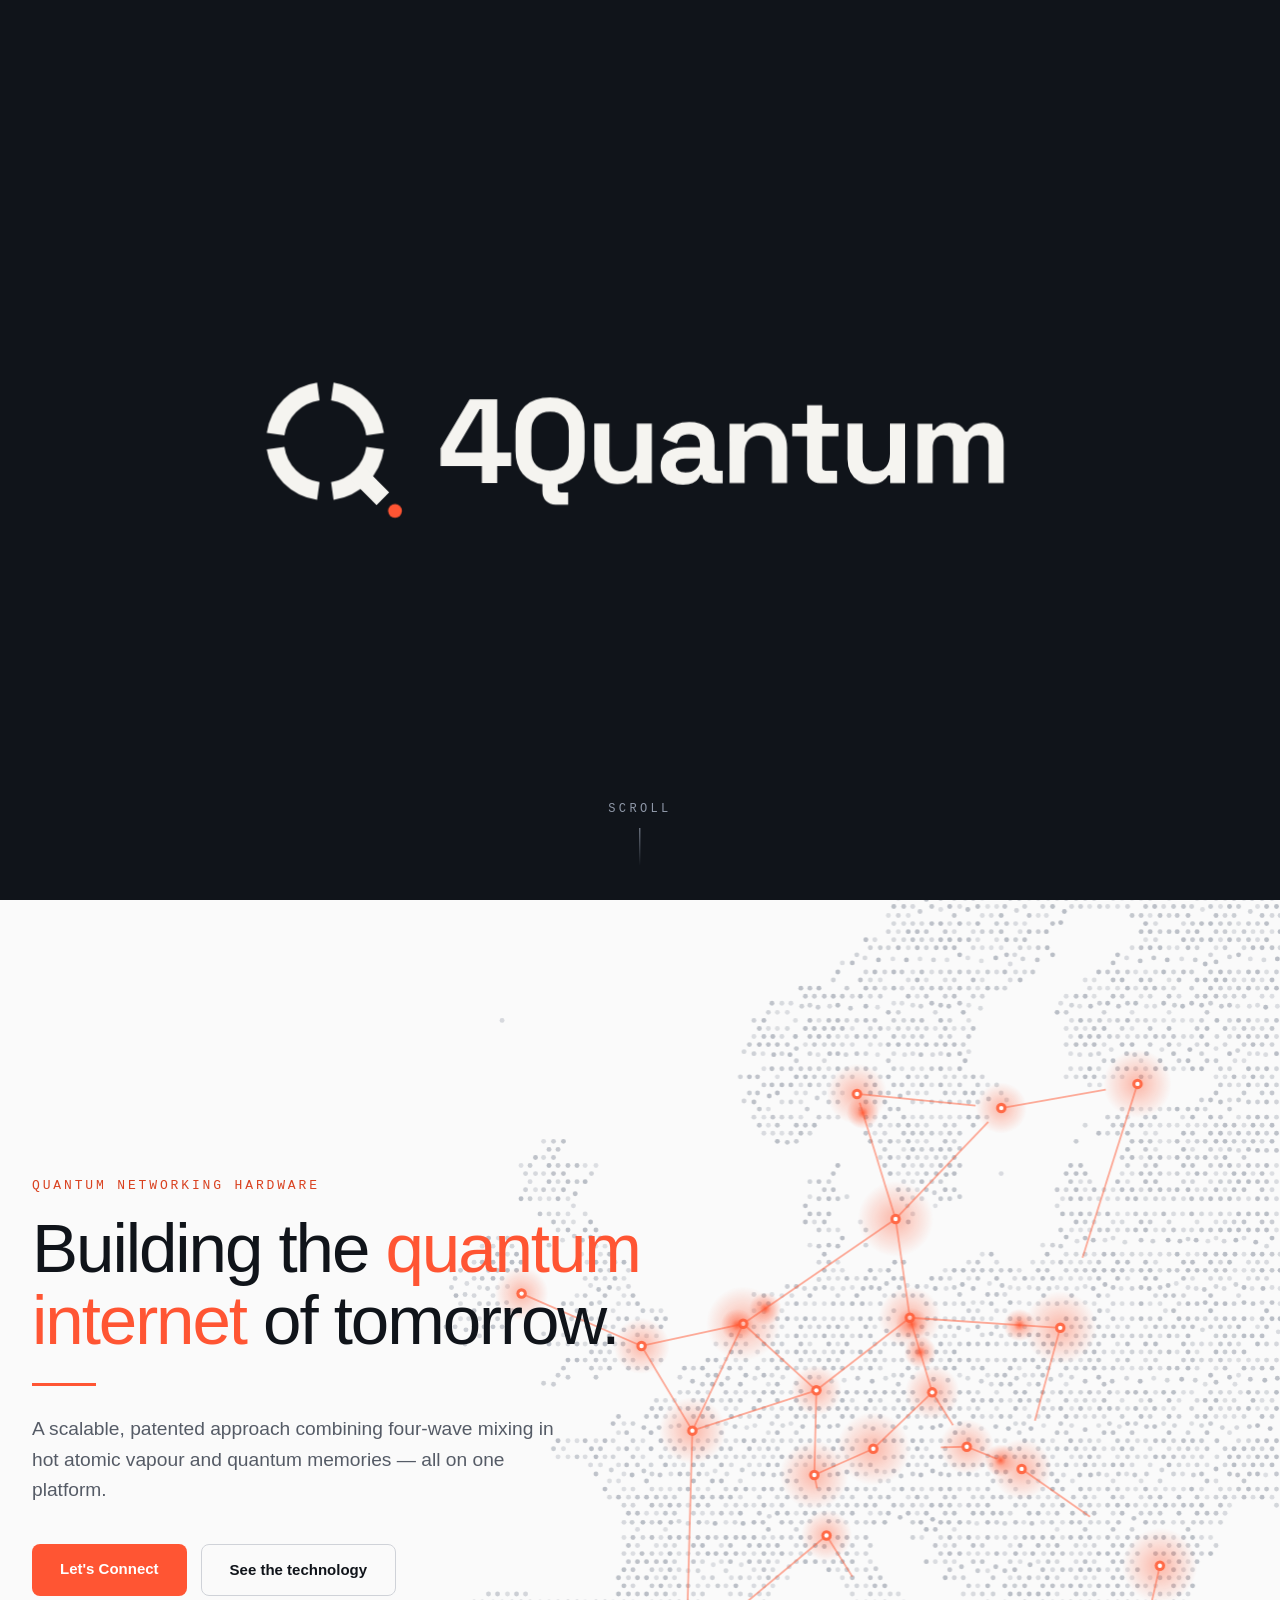
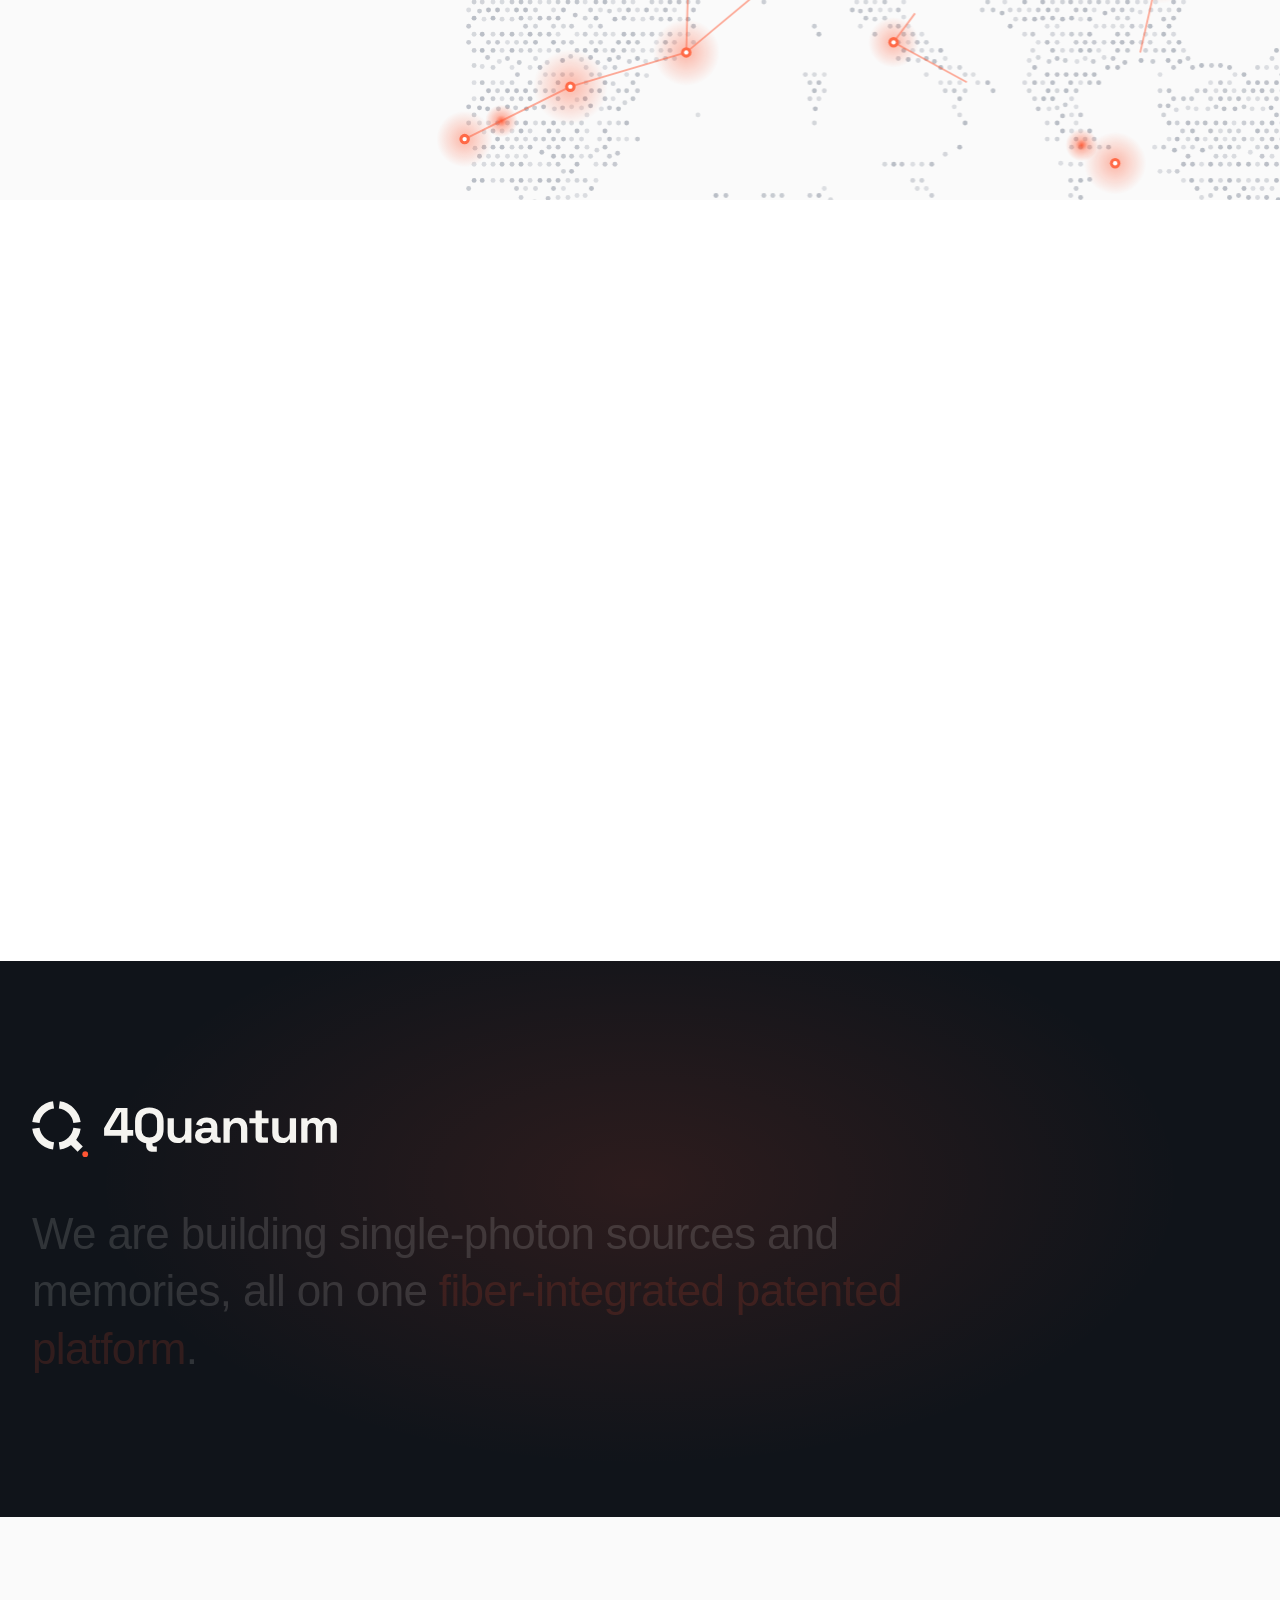
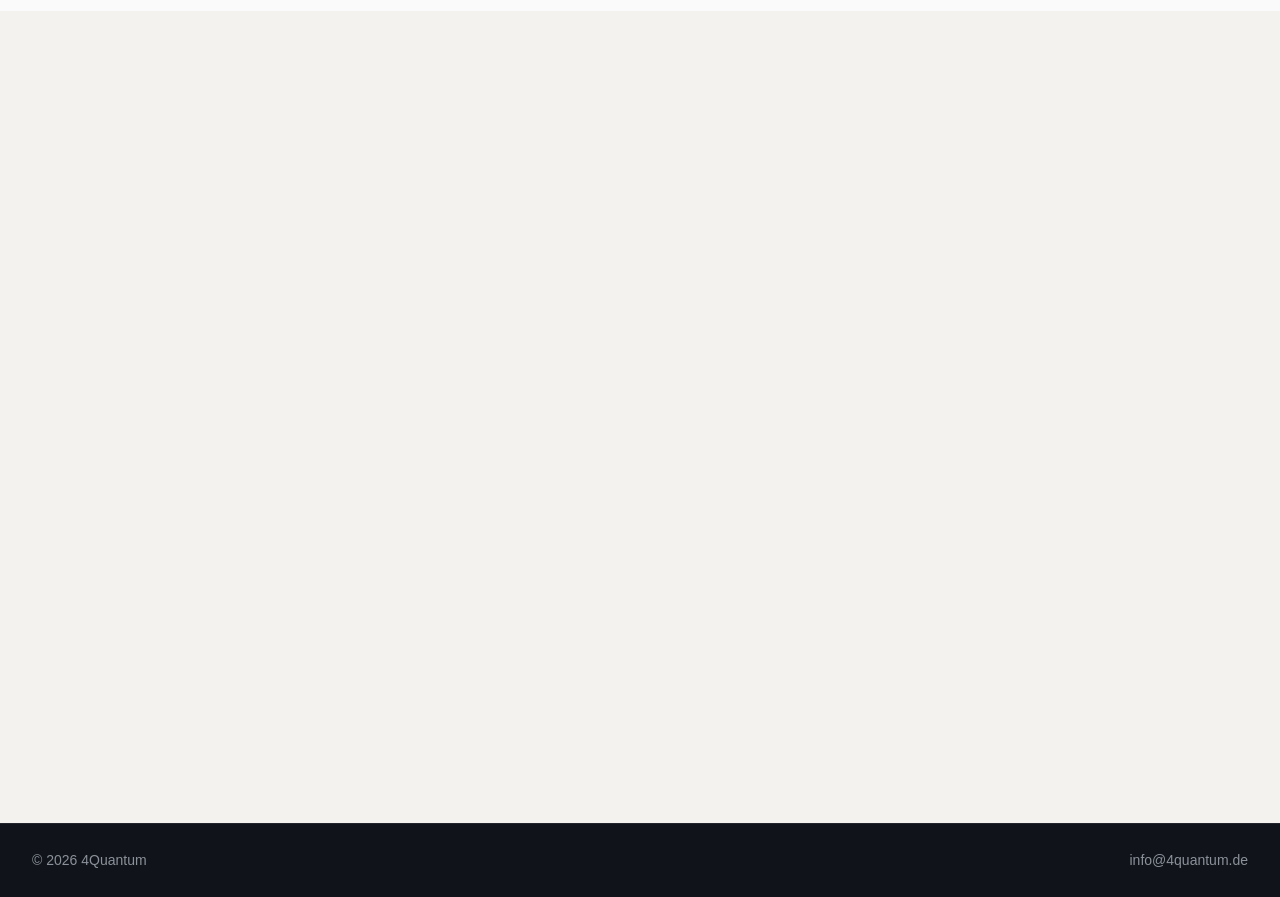
==== commit 5e1c150b: "Intro: shorter pause, slower eased scroll, replay once per day Co-Authored-By: Claude Sonnet 5.5 <no" ====
--- a/index.html
+++ b/index.html
@@ -13,7 +13,7 @@
   <script>
     (function () {
       var d = document.documentElement, skip = false;
-      try { skip = sessionStorage.getItem("q4-intro") === "1"; } catch (e) {}
+      try { var n = new Date(); skip = localStorage.getItem("q4-intro") === n.getFullYear() + "-" + (n.getMonth() + 1) + "-" + n.getDate(); } catch (e) {}
       if (skip || location.hash || window.matchMedia("(prefers-reduced-motion: reduce)").matches) { d.className += " skip-intro"; return; }
       d.className += " intro-lock";
       if ("scrollRestoration" in history) history.scrollRestoration = "manual";
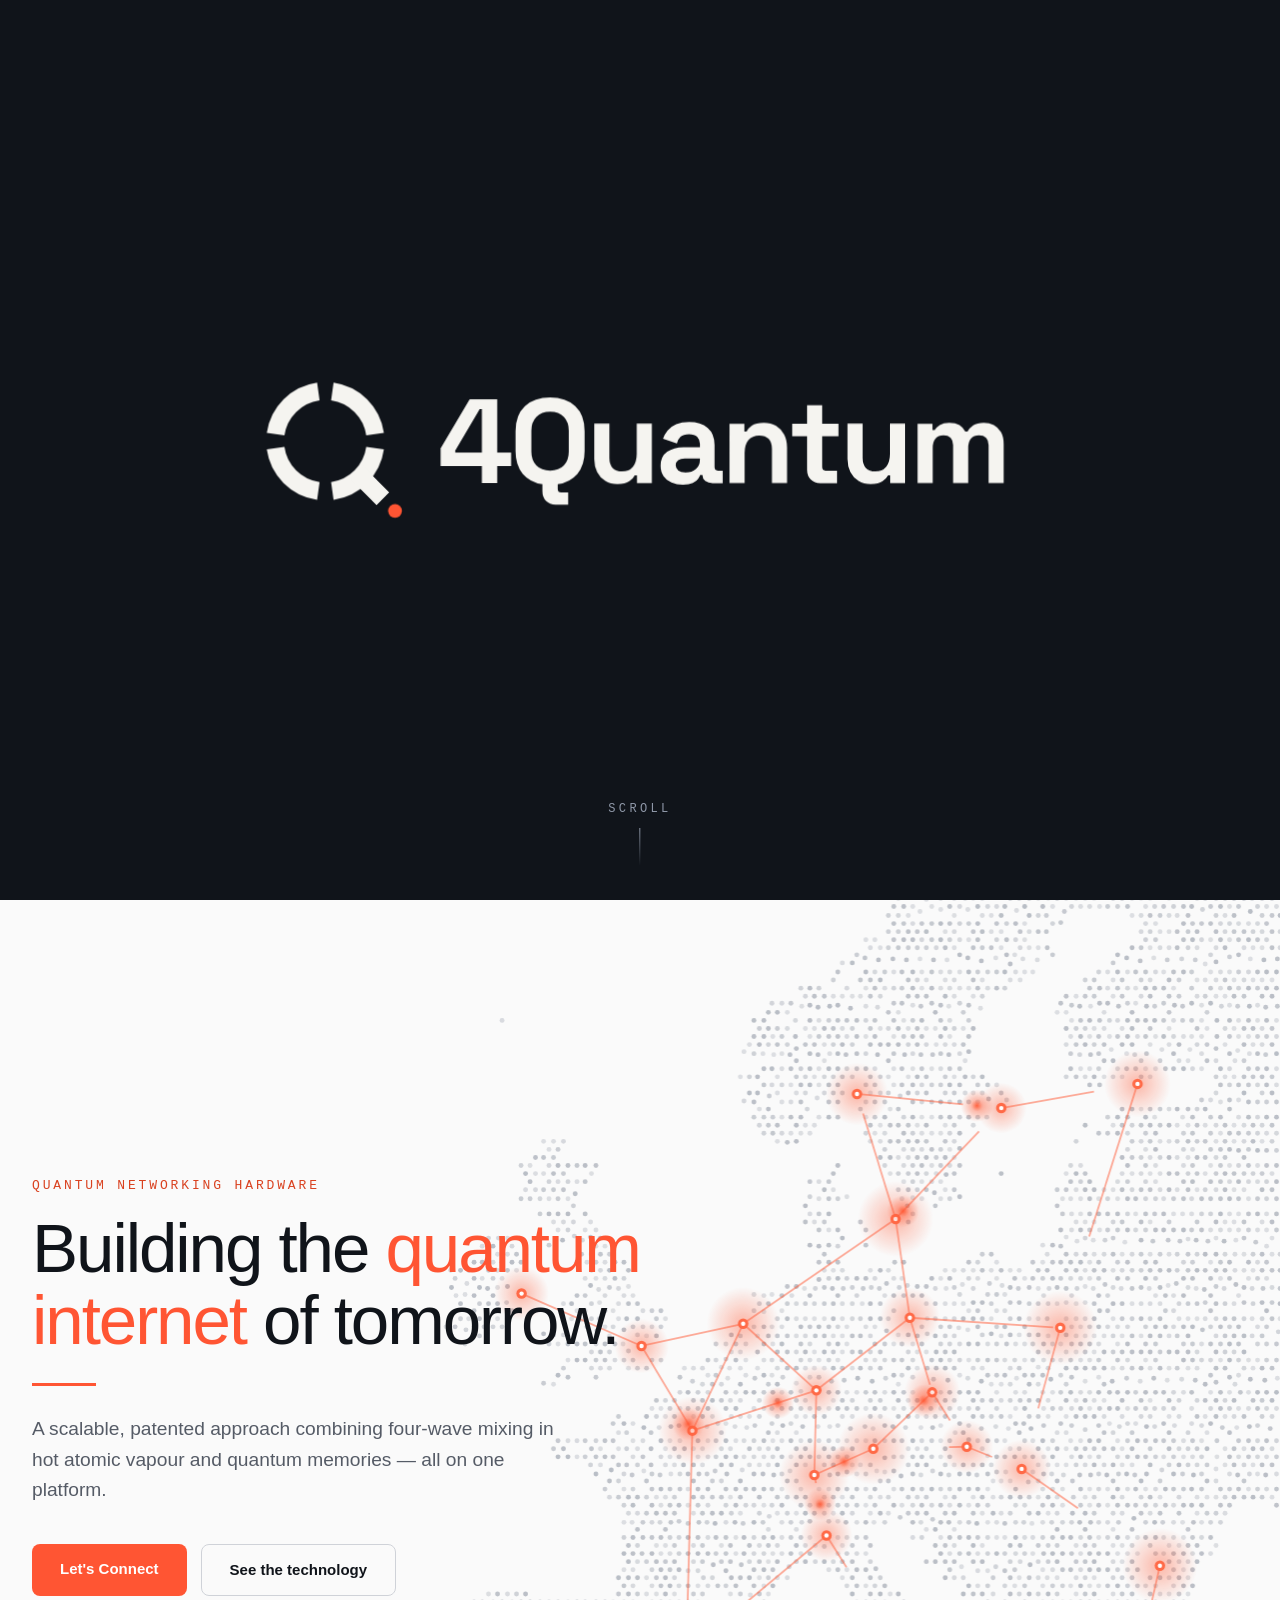
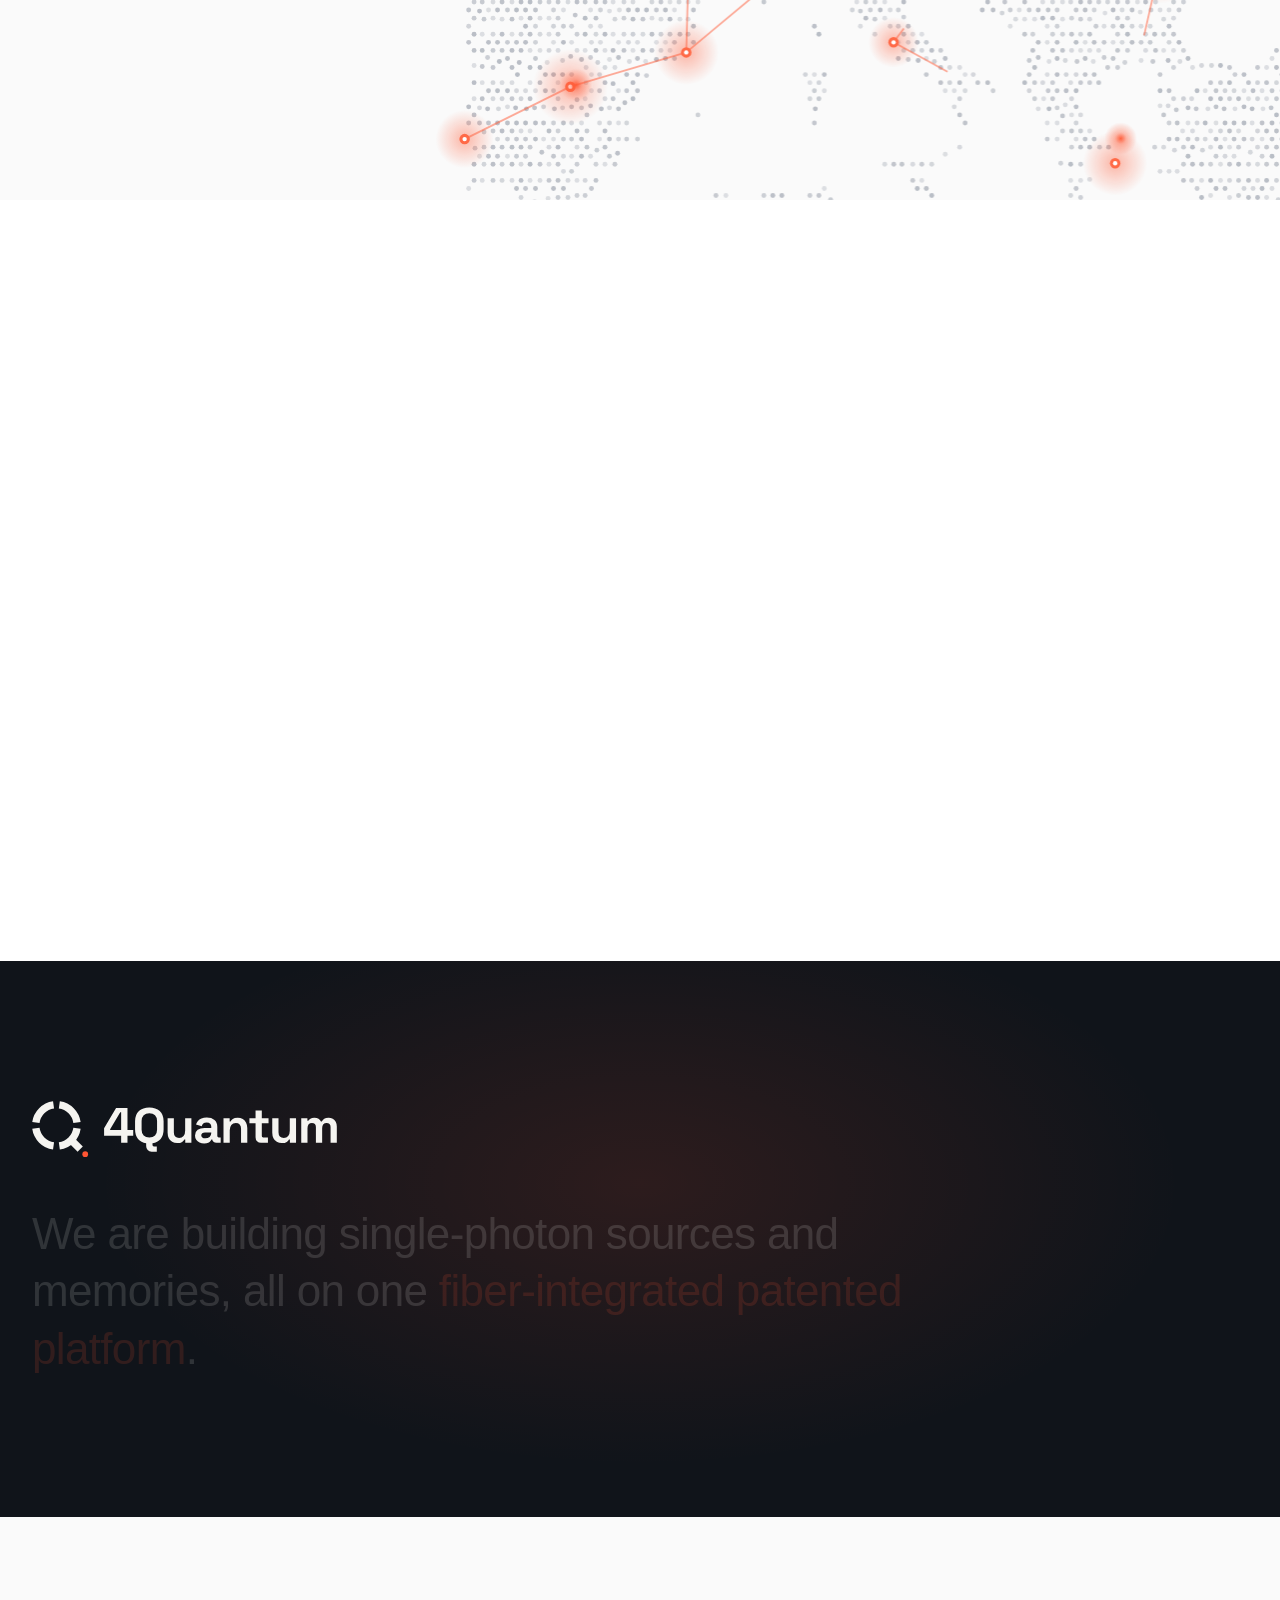
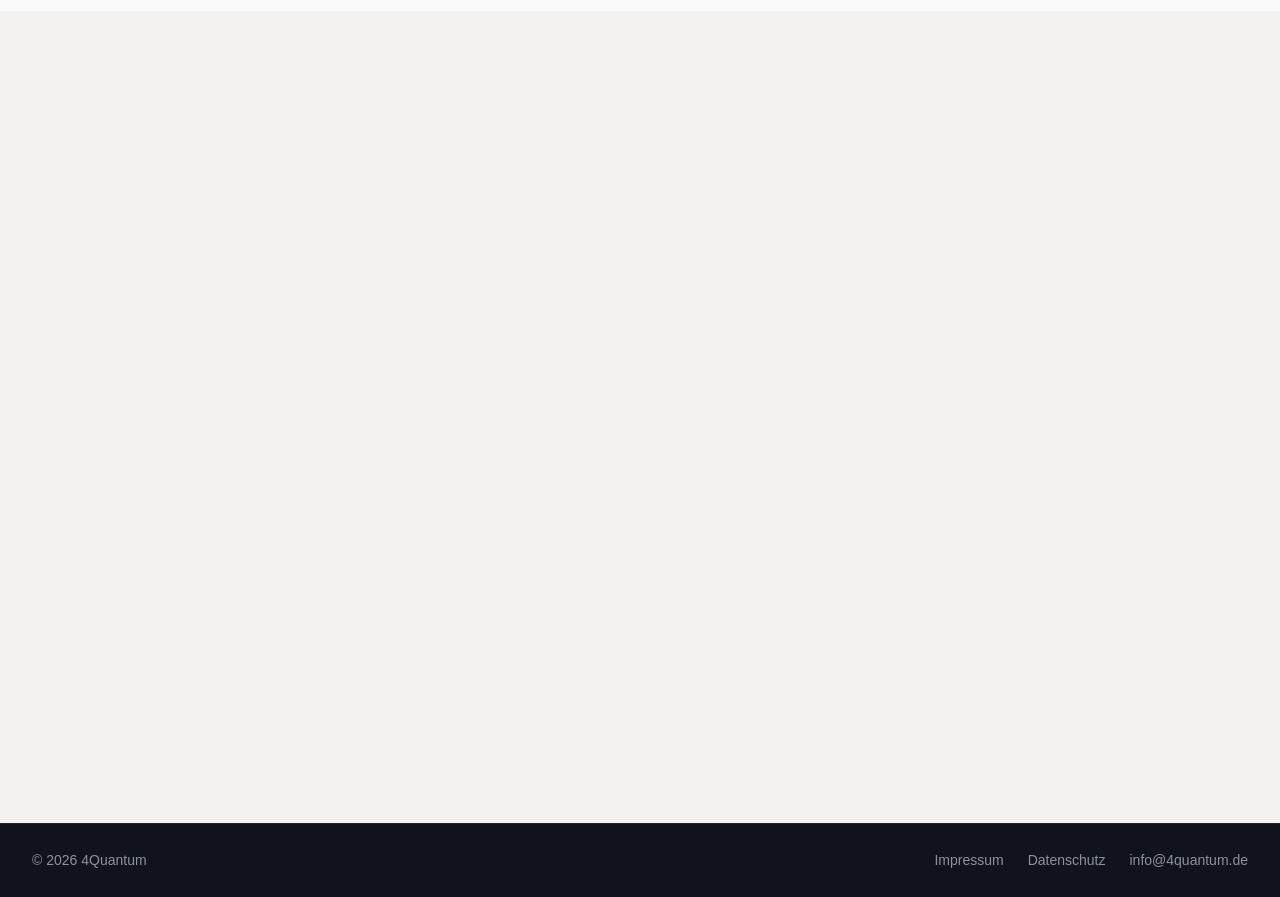
==== commit 1d632288: "Add placeholder Impressum and Datenschutz drafts, replay intro in every new tab Co-Authored-By: Clau" ====
--- a/index.html
+++ b/index.html
@@ -13,7 +13,7 @@
   <script>
     (function () {
       var d = document.documentElement, skip = false;
-      try { var n = new Date(); skip = localStorage.getItem("q4-intro") === n.getFullYear() + "-" + (n.getMonth() + 1) + "-" + n.getDate(); } catch (e) {}
+      try { skip = sessionStorage.getItem("q4-intro") === "1"; } catch (e) {}
       if (skip || location.hash || window.matchMedia("(prefers-reduced-motion: reduce)").matches) { d.className += " skip-intro"; return; }
       d.className += " intro-lock";
       if ("scrollRestoration" in history) history.scrollRestoration = "manual";
@@ -320,7 +320,7 @@
   <footer>
     <div class="wrap">
       <span>&copy; 2026 4Quantum</span>
-      <a href="mailto:info@4quantum.de">info@4quantum.de</a>
+      <span class="flinks"><a href="impressum.html">Impressum</a><a href="datenschutz.html">Datenschutz</a><a href="mailto:info@4quantum.de">info@4quantum.de</a></span>
     </div>
   </footer>
 
--- a/style.css
+++ b/style.css
@@ -172,6 +172,17 @@
 footer { background: var(--dark); color: #8b919a; border-top: 1px solid rgba(255,255,255,.08); padding: 26px 0; font-size: 14px; }
 footer .wrap { display: flex; justify-content: space-between; flex-wrap: wrap; gap: 12px; }
 footer a { text-decoration: none; }
+.flinks { display: flex; flex-wrap: wrap; gap: 8px 24px; }
+
+/* Legal pages */
+.legal { max-width: 780px; margin: 0 auto; padding: 130px 24px 90px; }
+.legal h1 { font-size: clamp(32px, 5vw, 48px); line-height: 1.1; margin-bottom: 28px; }
+.legal h2 { font-size: 22px; font-weight: 600; margin: 40px 0 10px; line-height: 1.25; }
+.legal p, .legal li { color: #3a3f47; font-size: 16px; line-height: 1.7; }
+.legal ul { padding-left: 22px; }
+.legal a { color: var(--accent-ink); }
+.legal mark { background: #fff1a8; color: #3a3300; padding: 1px 4px; border-radius: 4px; }
+.draft { border: 1px solid #e3c34a; background: #fff8d6; border-radius: 12px; padding: 16px 18px; margin-bottom: 32px; color: #4a3d00; font-size: 15px; line-height: 1.55; }
 footer a:hover { color: #fff; }
 
 /* Responsive */
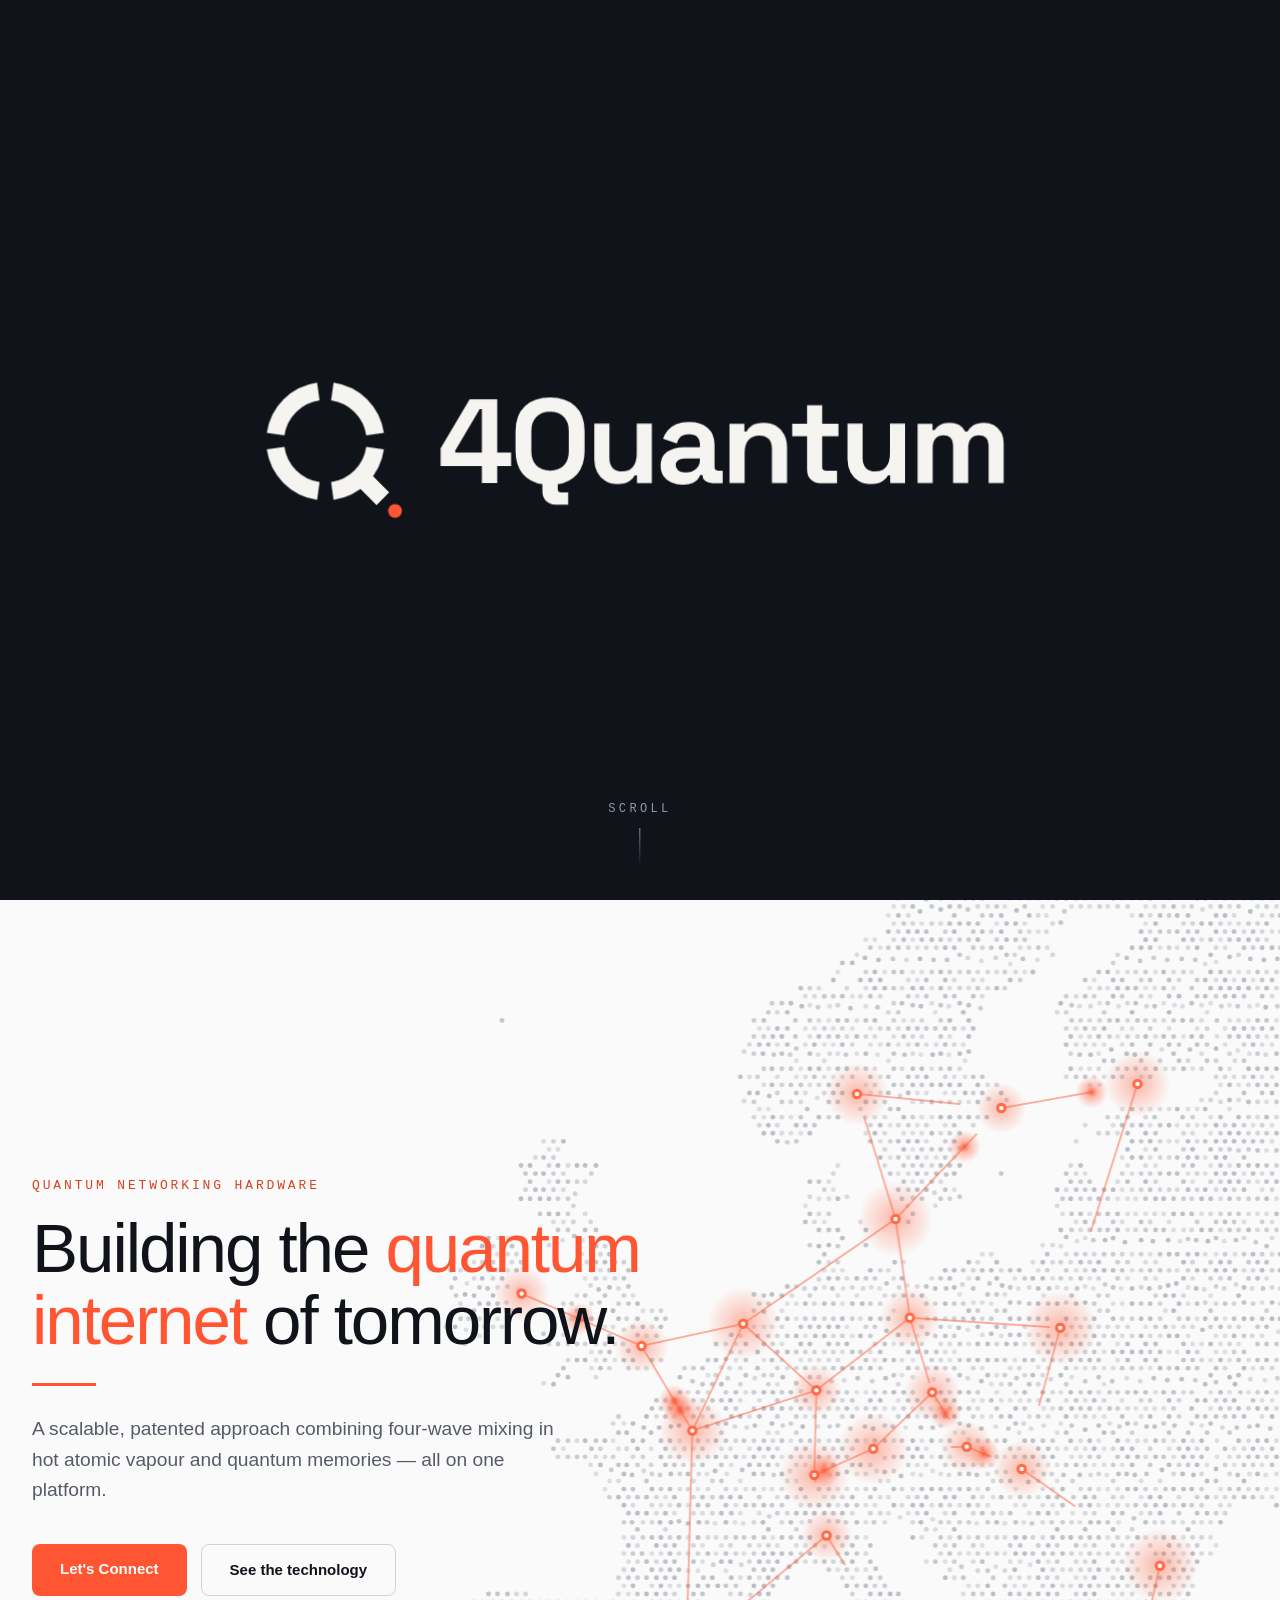
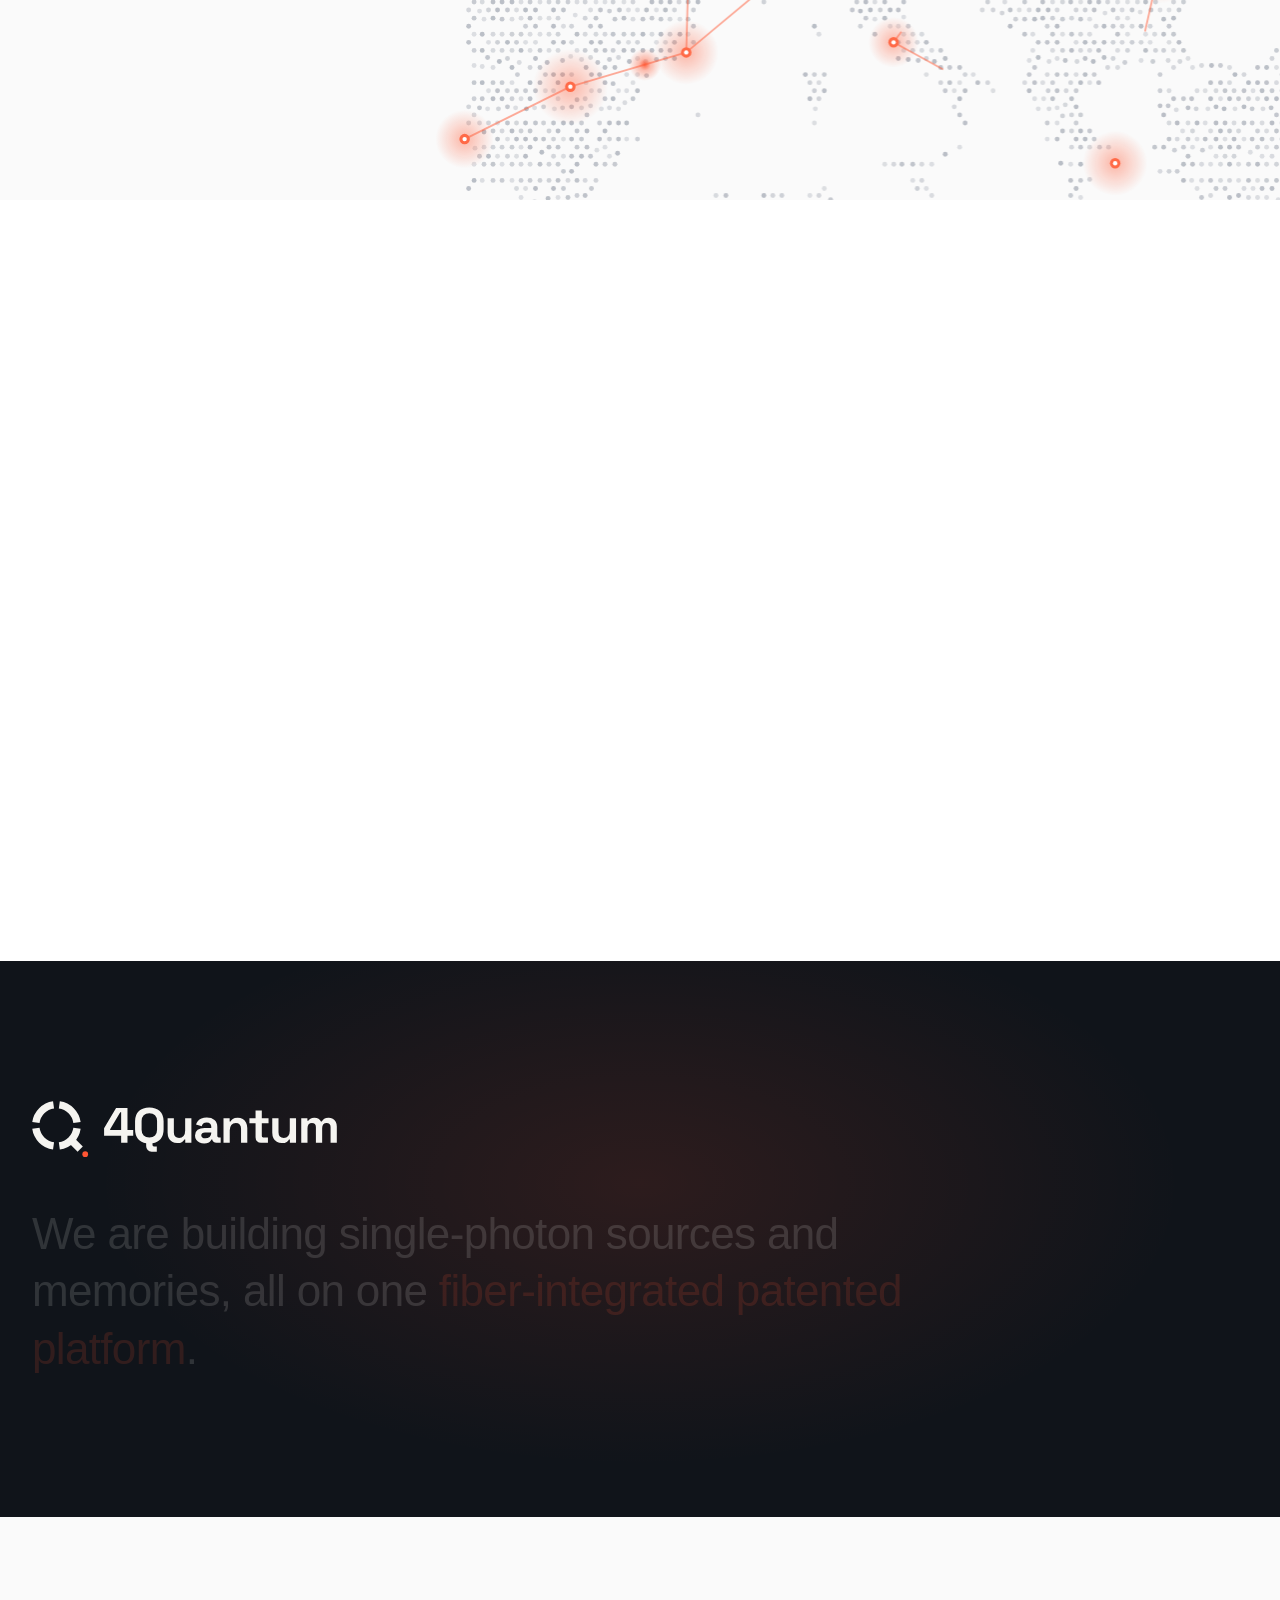
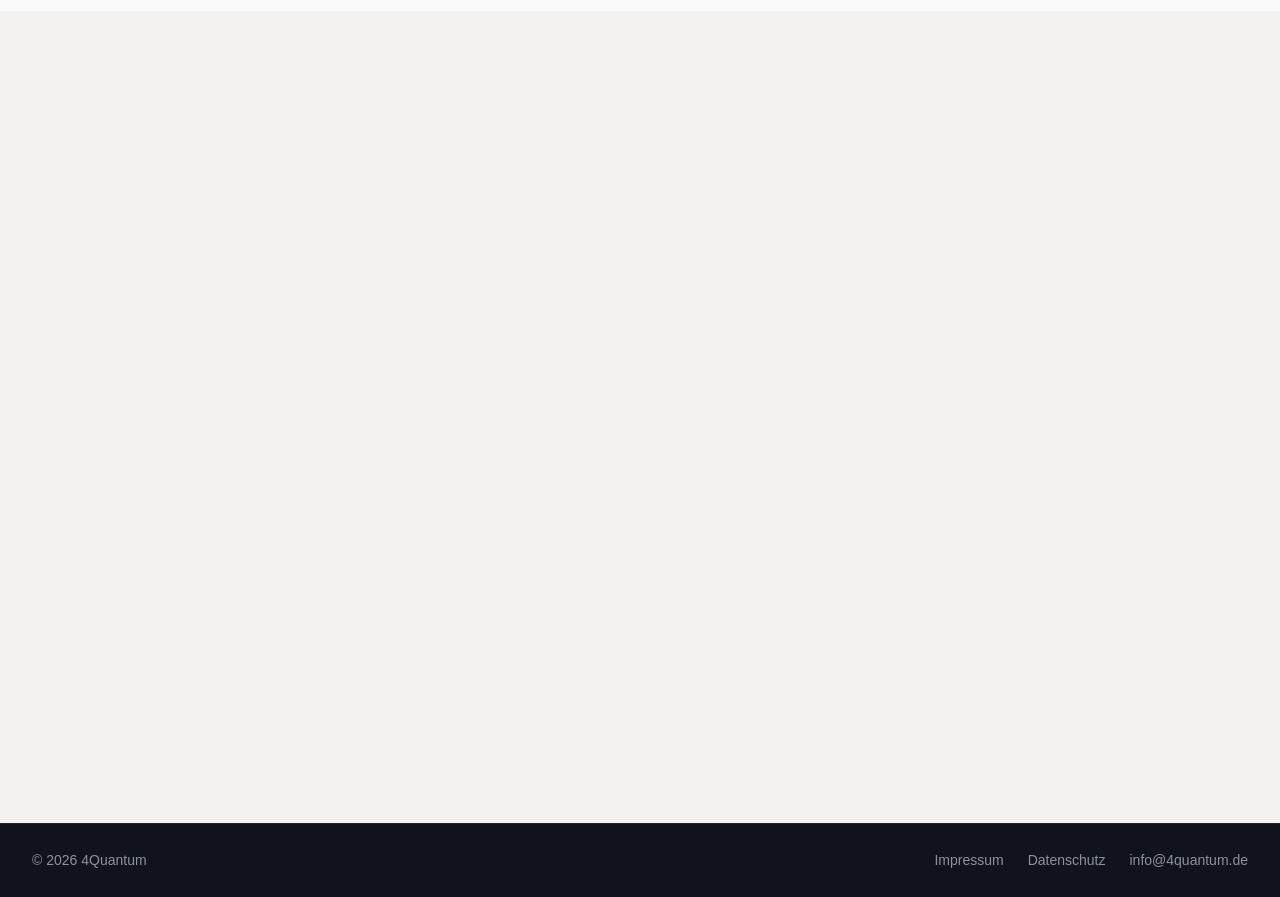
==== commit 3127b3b5: "Add Vercel Web Analytics, privacy section, sitemap, robots.txt, canonical and OG tags Co-Authored-By" ====
--- a/index.html
+++ b/index.html
@@ -2,10 +2,17 @@
 <html lang="en">
 <head>
   <meta charset="utf-8">
-  <title>4Quantum</title>
+  <title>4Quantum – Quantum Networking Hardware</title>
   <meta name="description" content="4Quantum builds single-photon sources and quantum memories on one fiber-integrated, patent-pending platform — the building blocks of the quantum internet.">
   <meta name="viewport" content="width=device-width, initial-scale=1">
   <meta name="theme-color" content="#0b0e12">
+  <link rel="canonical" href="https://www.4quantum.de/">
+  <meta property="og:type" content="website">
+  <meta property="og:site_name" content="4Quantum">
+  <meta property="og:title" content="4Quantum – Quantum Networking Hardware">
+  <meta property="og:description" content="4Quantum builds single-photon sources and quantum memories on one fiber-integrated, patent-pending platform — the building blocks of the quantum internet.">
+  <meta property="og:url" content="https://www.4quantum.de/">
+  <meta name="twitter:card" content="summary">
   <link rel="icon" type="image/svg+xml" href="assets/brand/favicon.svg">
   <link rel="icon" type="image/png" sizes="32x32" href="assets/brand/favicon-32.png">
   <link rel="apple-touch-icon" href="assets/brand/apple-touch-icon.png">
@@ -20,6 +27,8 @@
       setTimeout(function () { d.className = d.className.replace(" intro-lock", ""); }, 12000);
     })();
   </script>
+  <script>window.va = window.va || function () { (window.vaq = window.vaq || []).push(arguments); };</script>
+  <script defer src="/_vercel/insights/script.js"></script>
 </head>
 <body>
   <header>
--- a/style.css
+++ b/style.css
@@ -13,6 +13,8 @@
 
 * { box-sizing: border-box; }
 html { scroll-behavior: smooth; scroll-padding-top: 72px; }
+html { scrollbar-width: none; -ms-overflow-style: none; }
+html::-webkit-scrollbar, body::-webkit-scrollbar { display: none; width: 0; height: 0; }
 body {
   margin: 0;
   background: var(--bg);
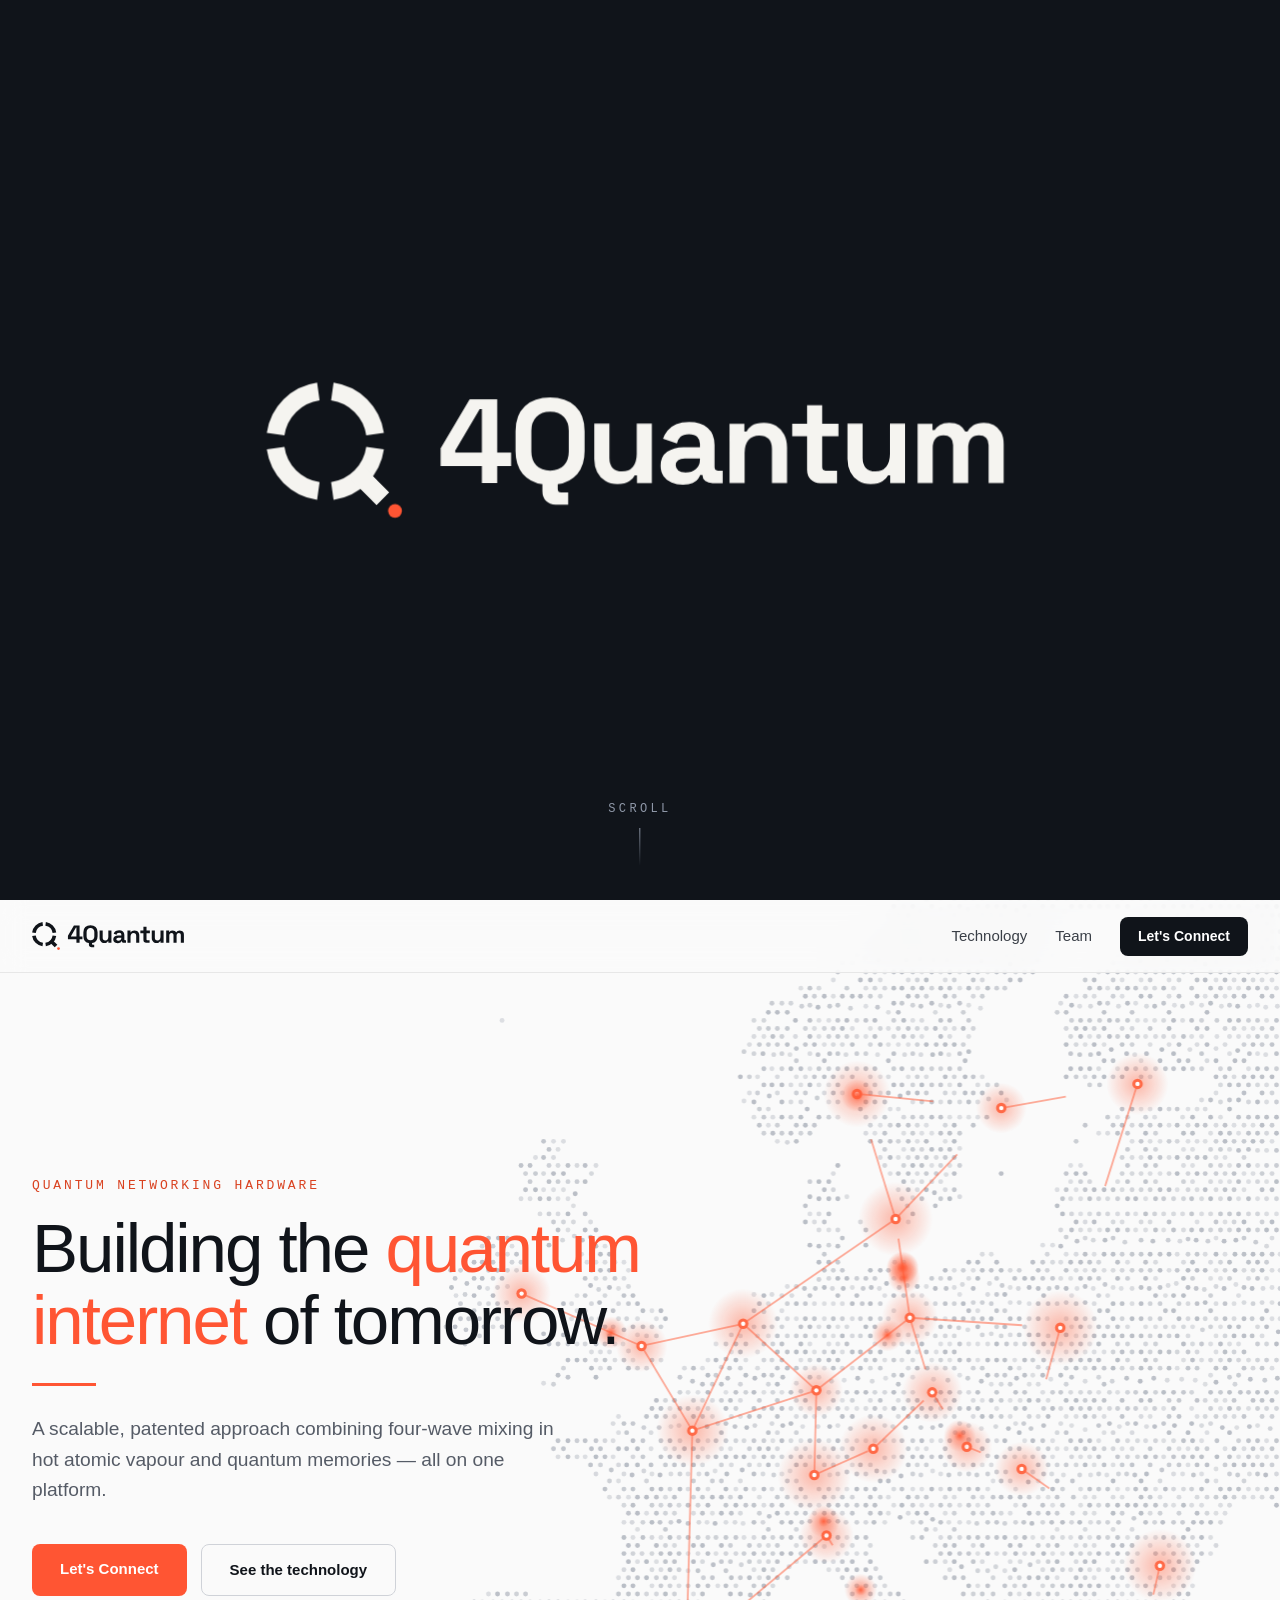
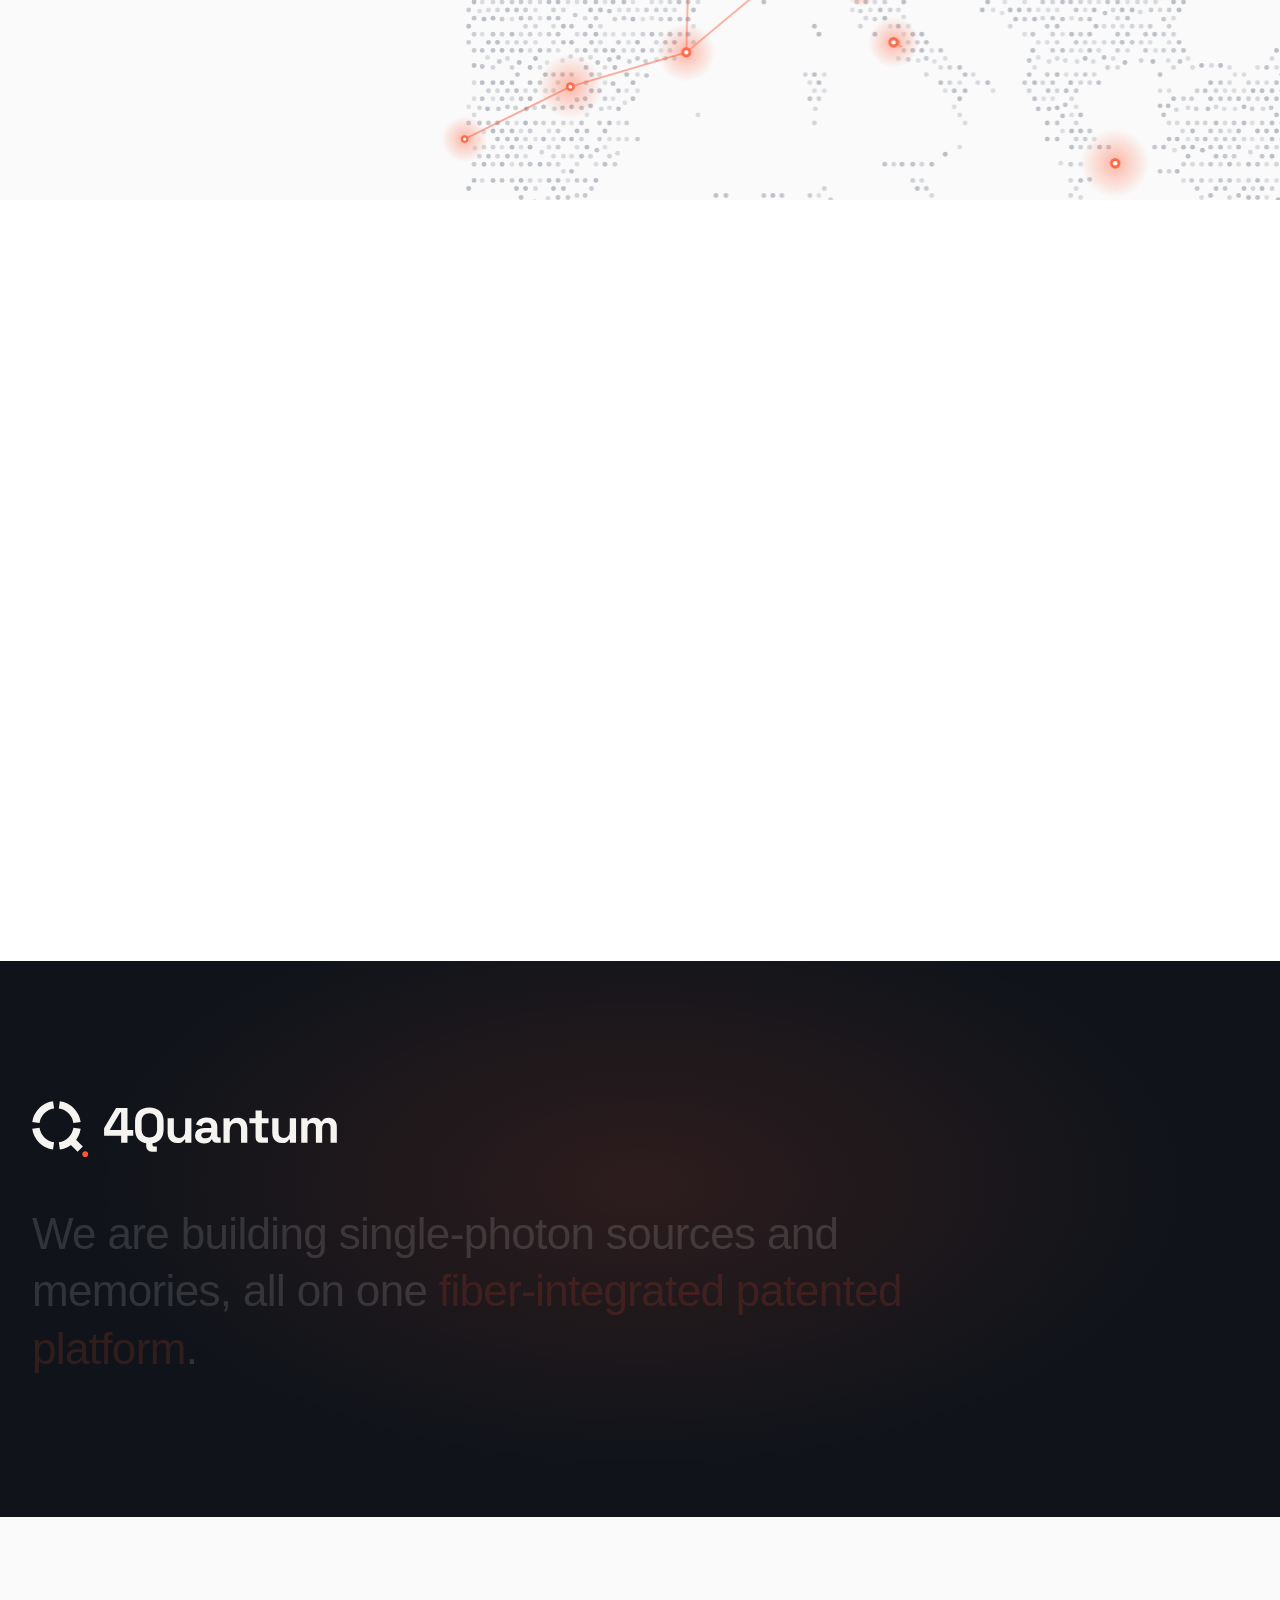
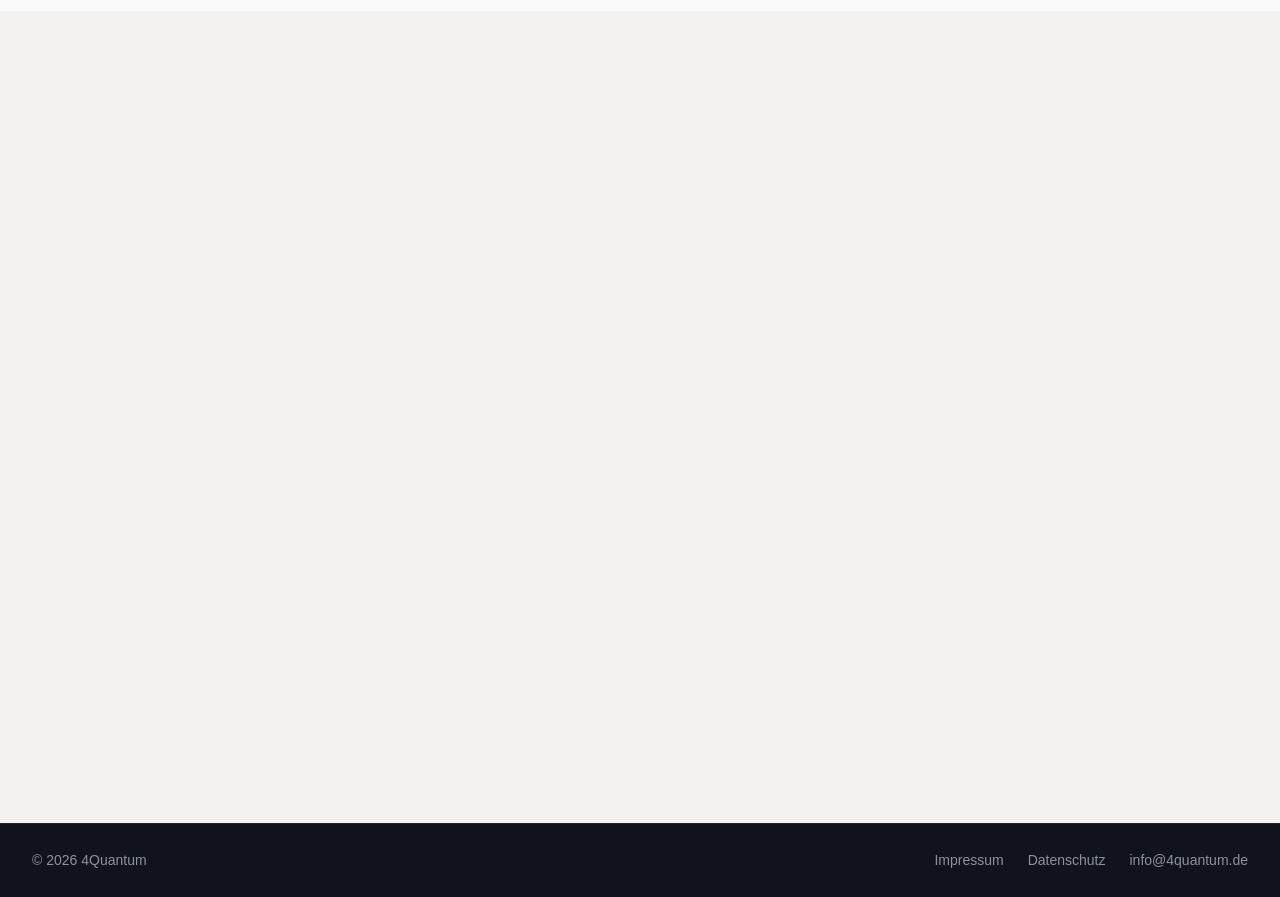
==== commit 23c82dae: "Add Open Graph preview image Co-Authored-By: Claude Opus 5.5 <noreply@anthropic.com>" ====
--- a/index.html
+++ b/index.html
@@ -12,7 +12,11 @@
   <meta property="og:title" content="4Quantum – Quantum Networking Hardware">
   <meta property="og:description" content="4Quantum builds single-photon sources and quantum memories on one fiber-integrated, patent-pending platform — the building blocks of the quantum internet.">
   <meta property="og:url" content="https://www.4quantum.de/">
-  <meta name="twitter:card" content="summary">
+  <meta property="og:image" content="https://www.4quantum.de/assets/og-image.jpg">
+  <meta property="og:image:width" content="1200">
+  <meta property="og:image:height" content="630">
+  <meta property="og:image:alt" content="4Quantum – Building the quantum internet">
+  <meta name="twitter:card" content="summary_large_image">
   <link rel="icon" type="image/svg+xml" href="assets/brand/favicon.svg">
   <link rel="icon" type="image/png" sizes="32x32" href="assets/brand/favicon-32.png">
   <link rel="apple-touch-icon" href="assets/brand/apple-touch-icon.png">
